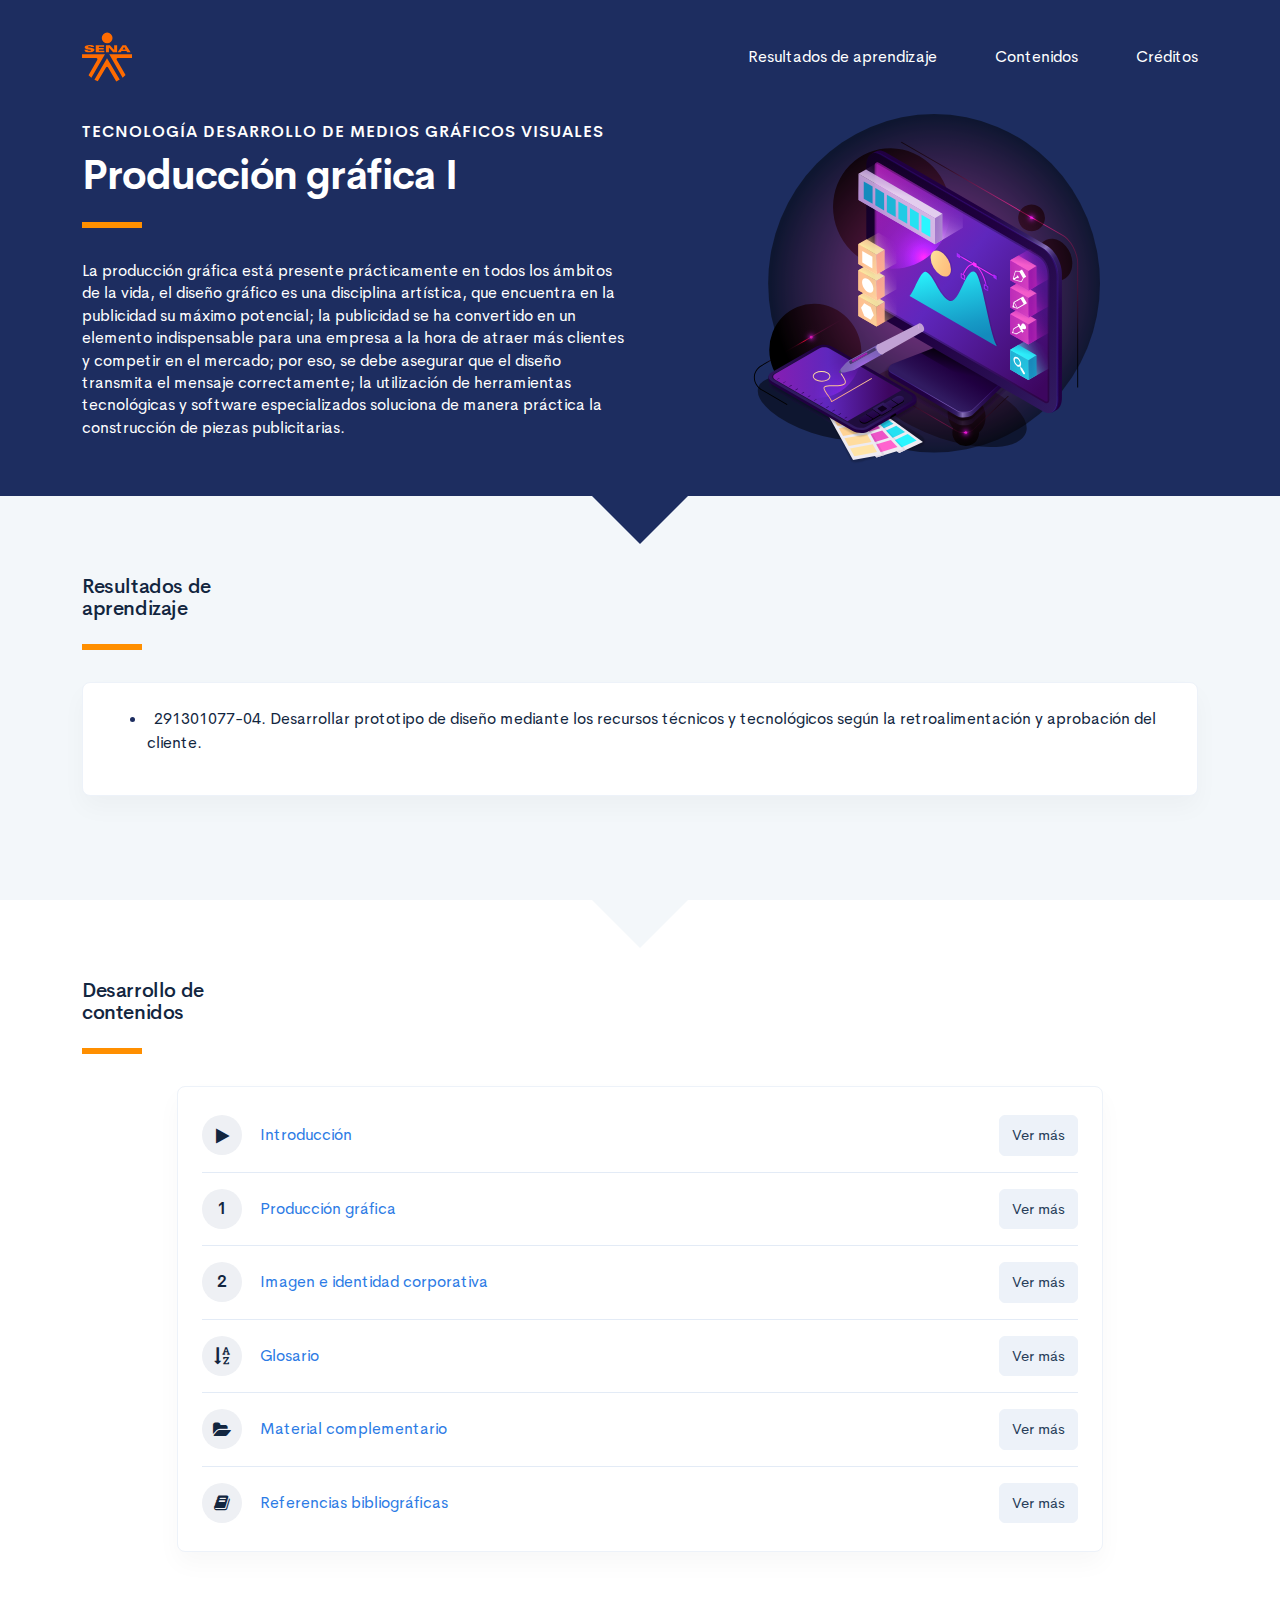
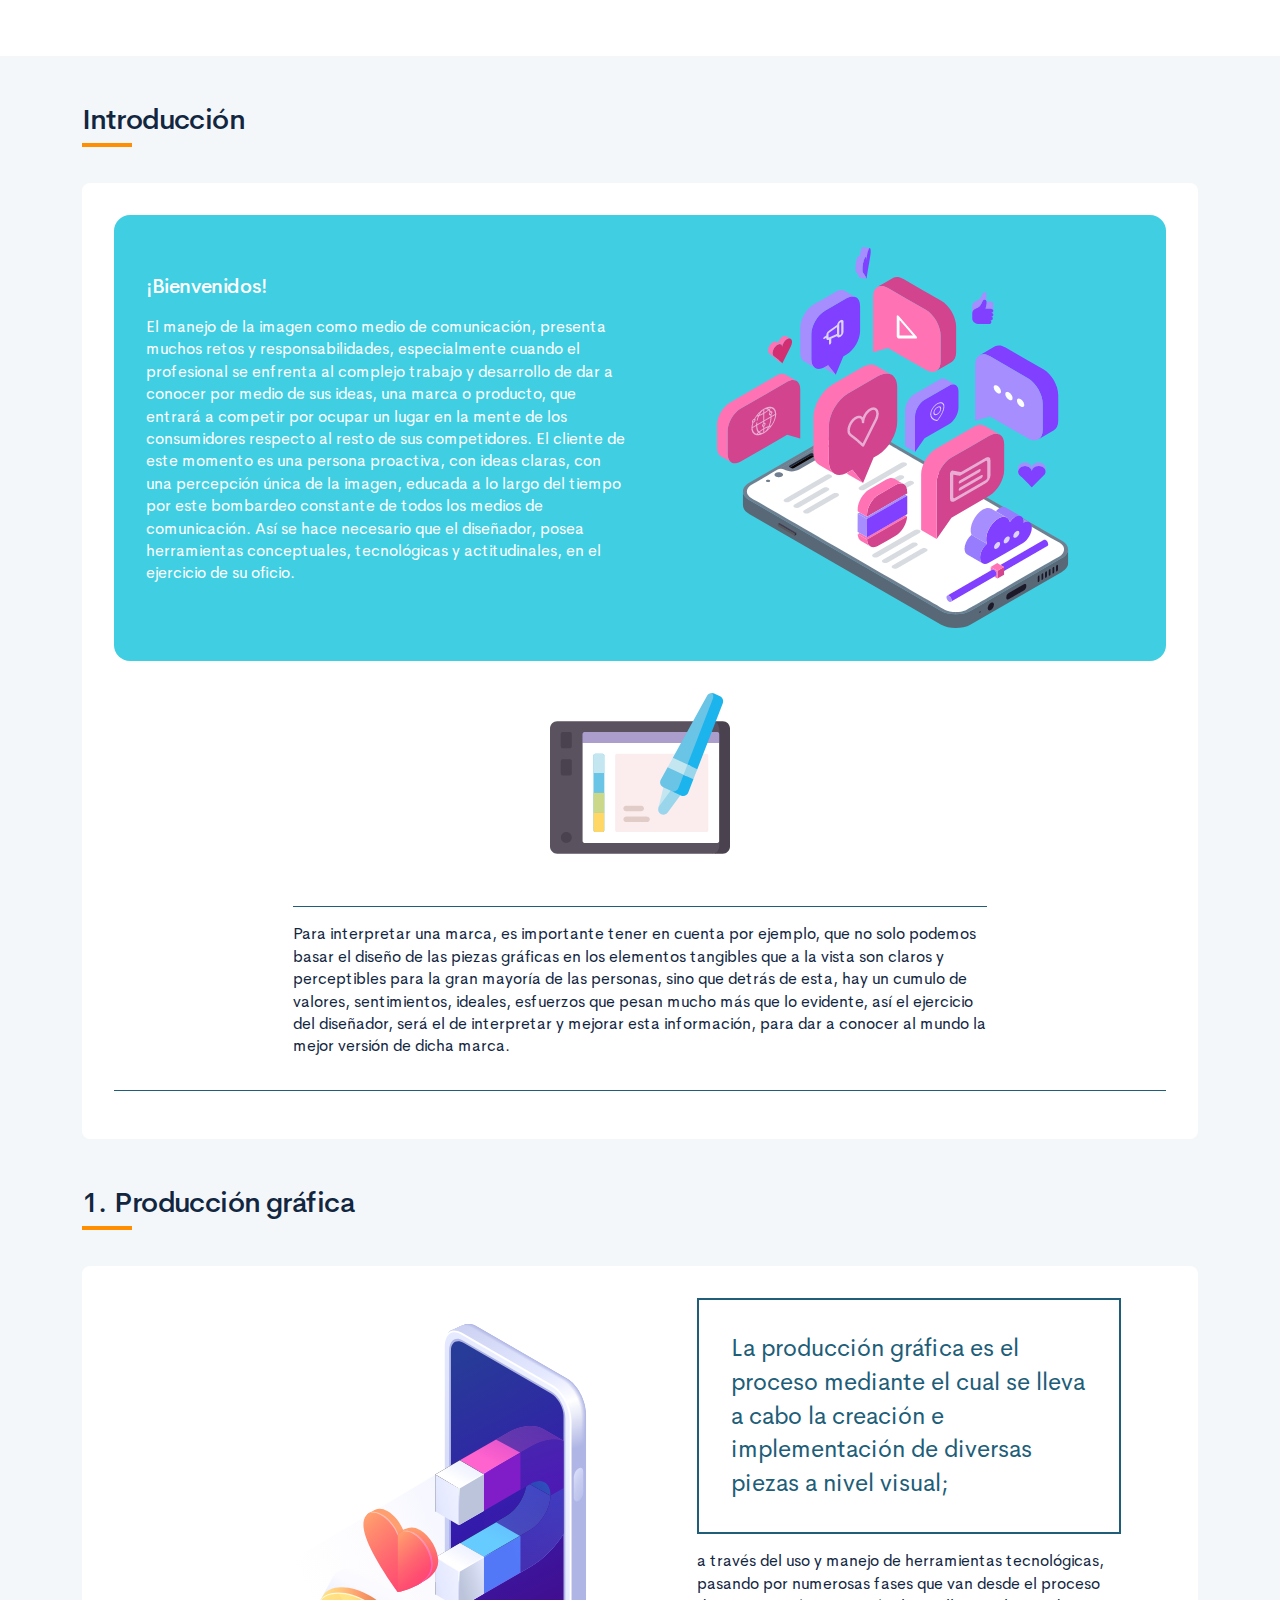
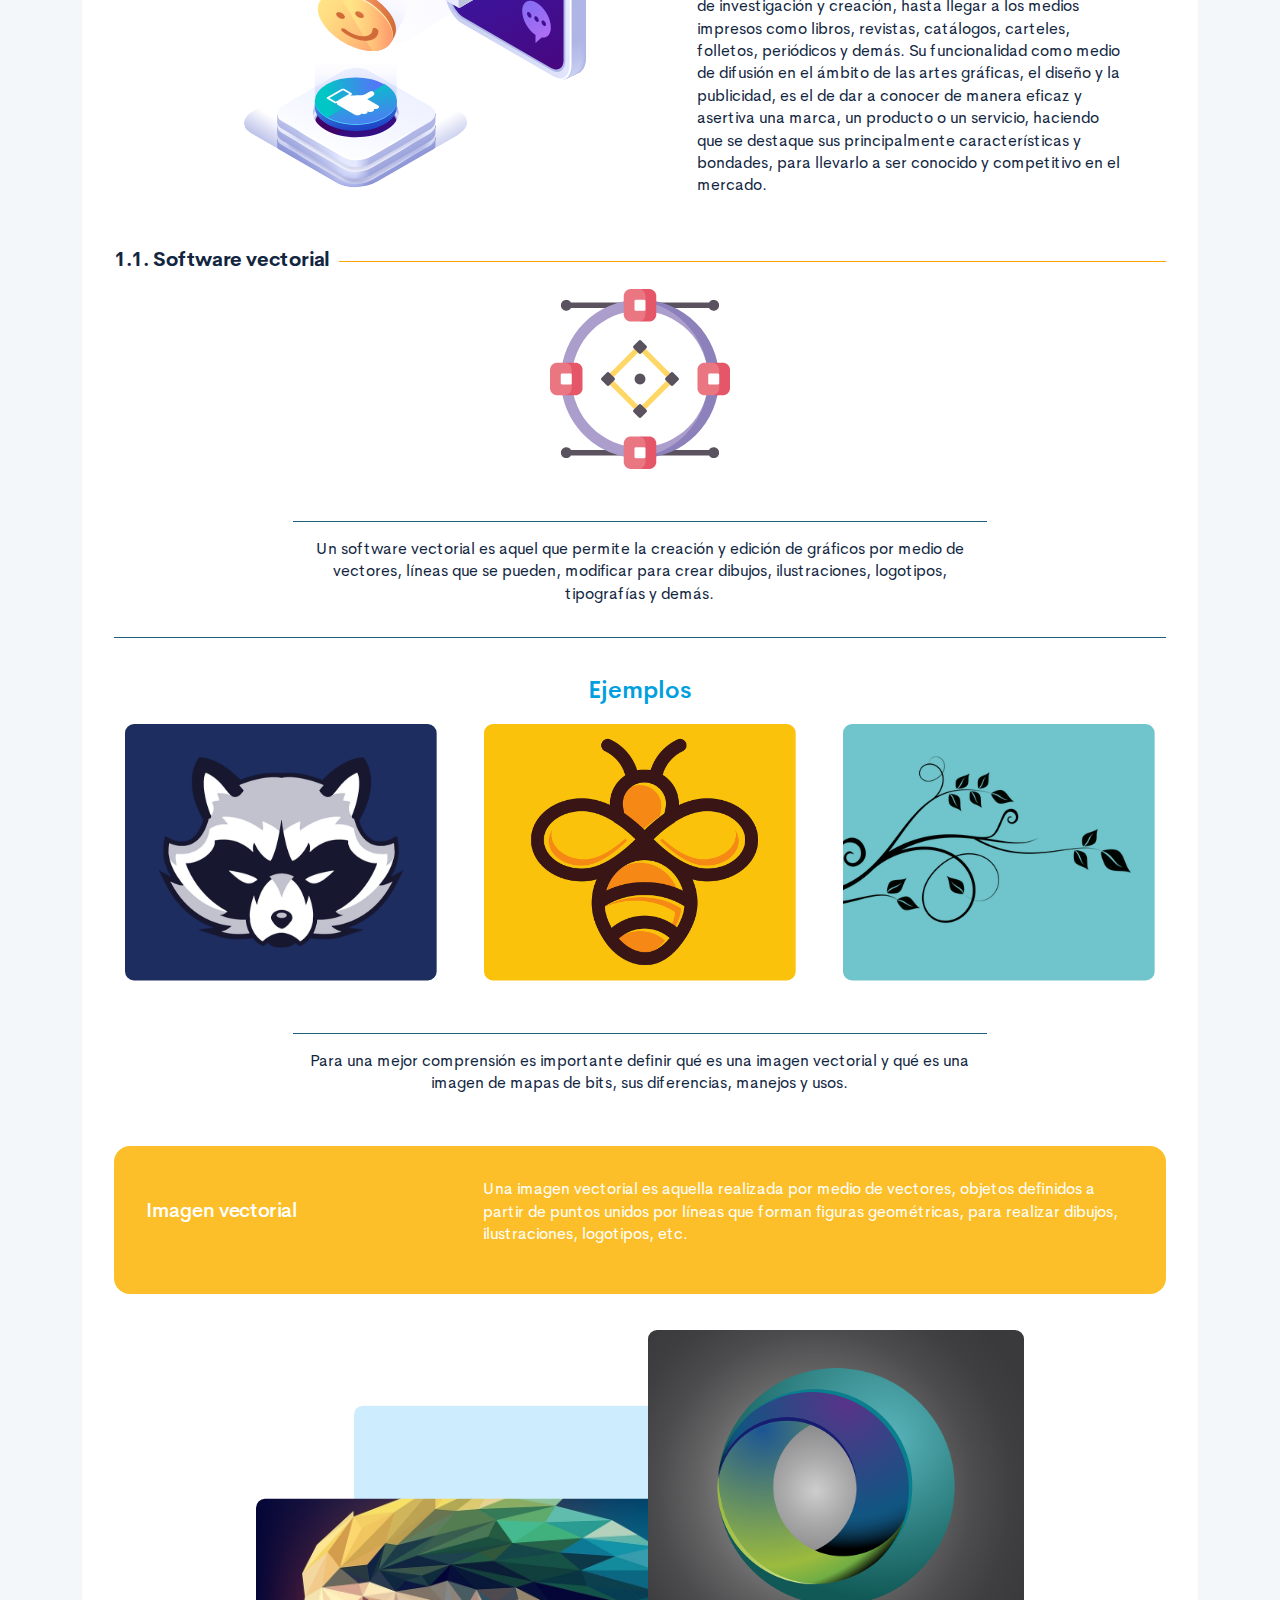
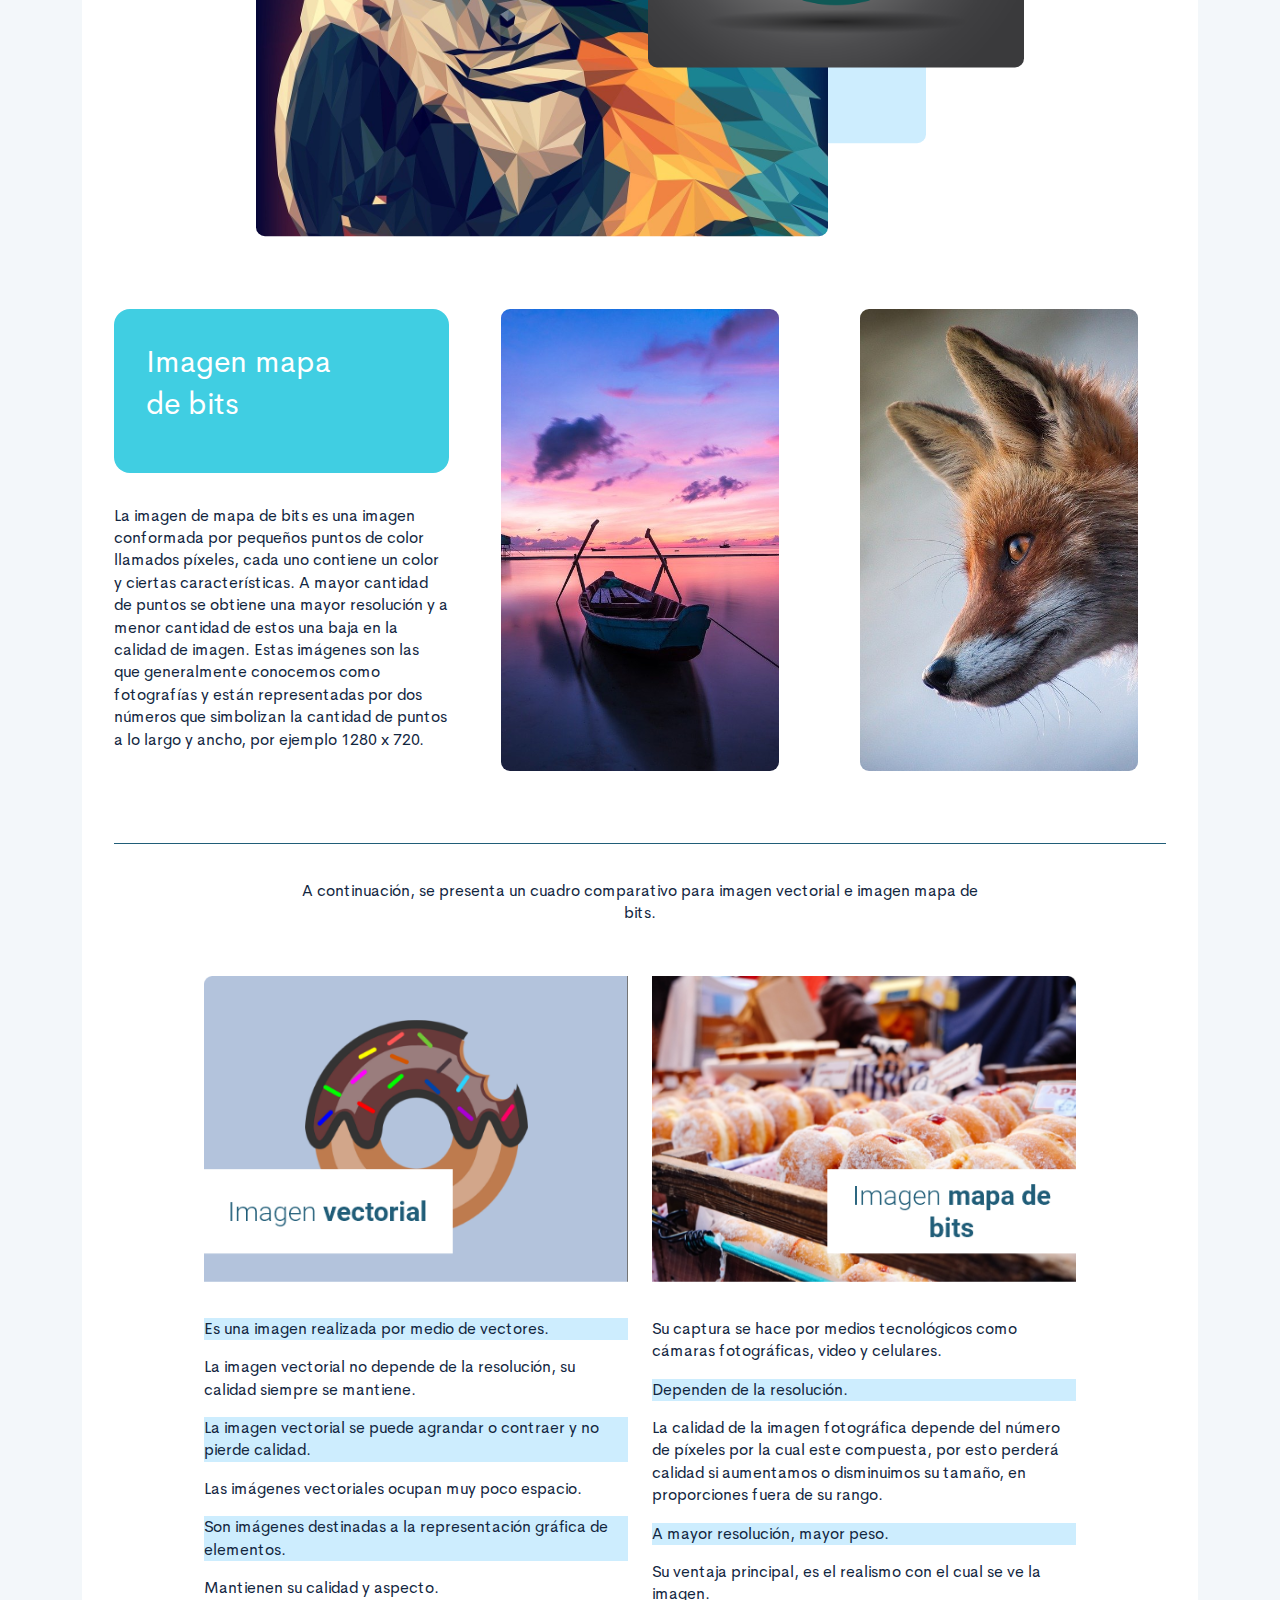
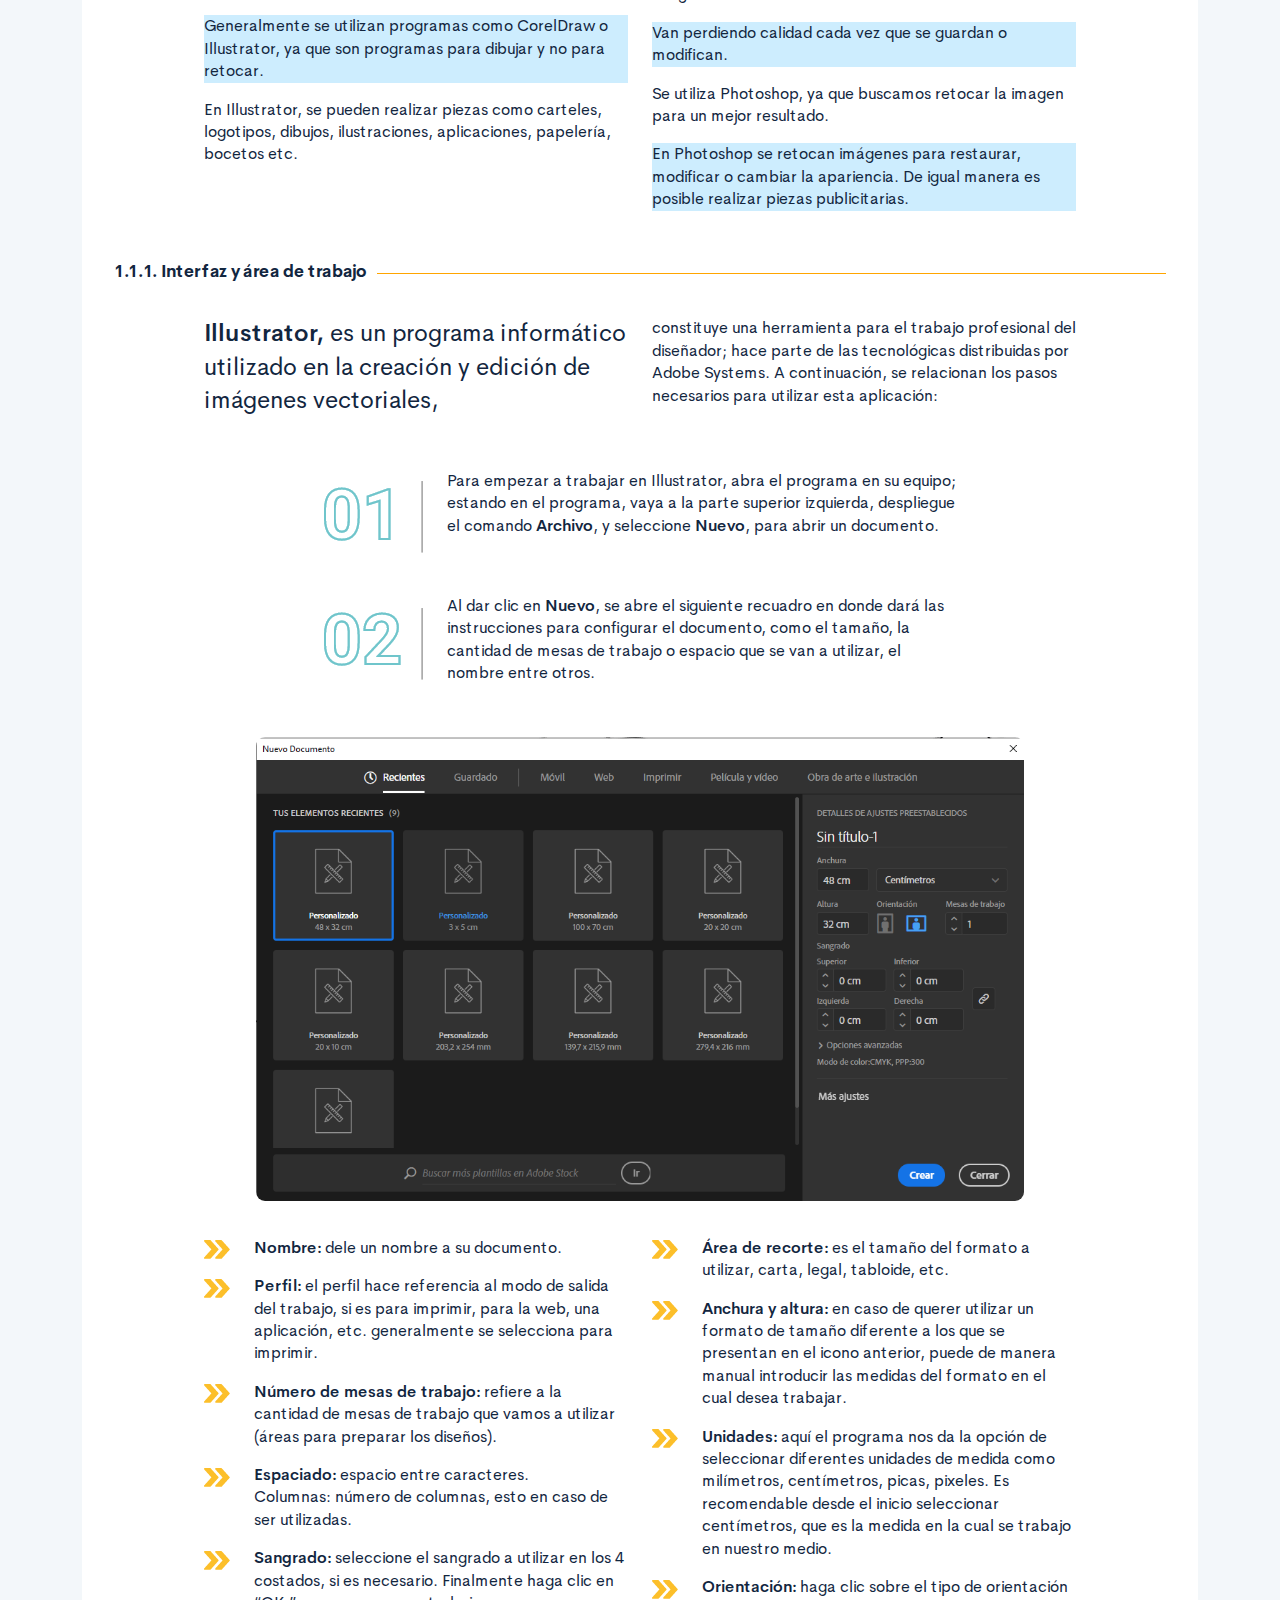
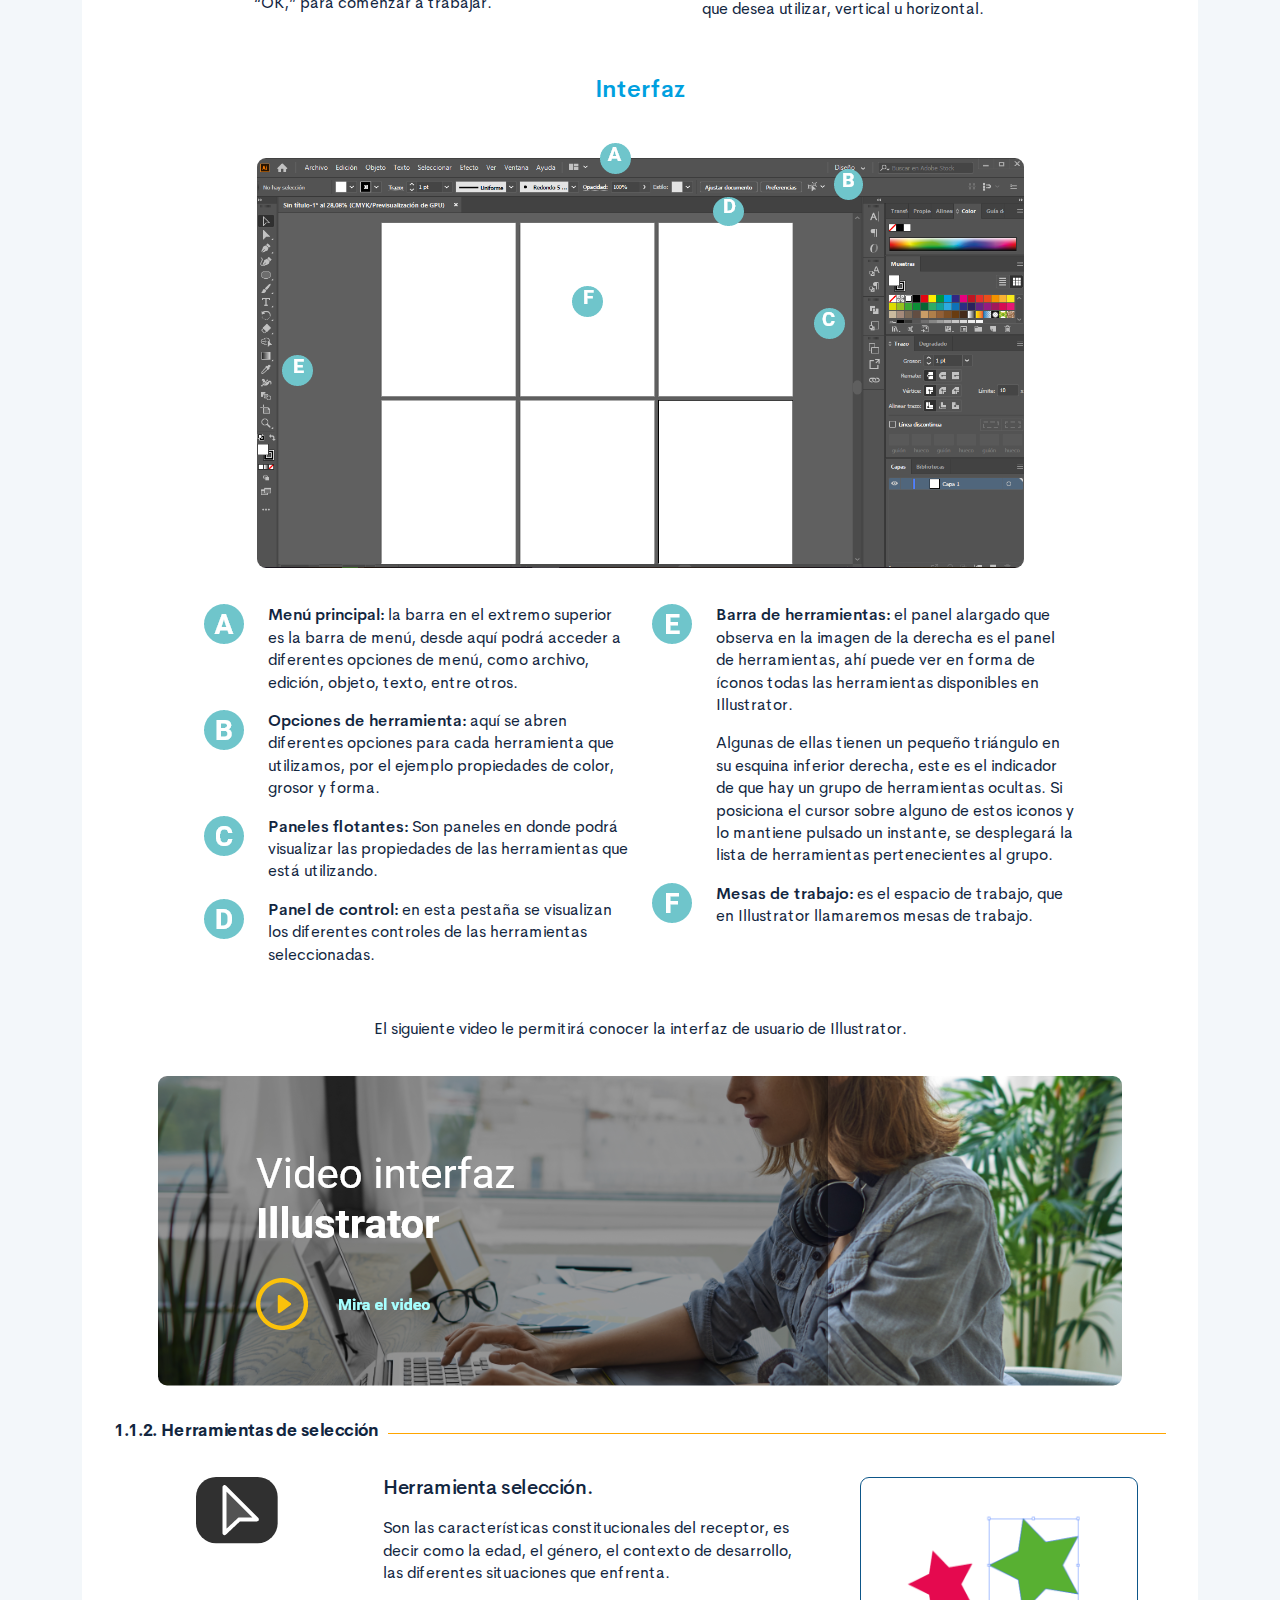
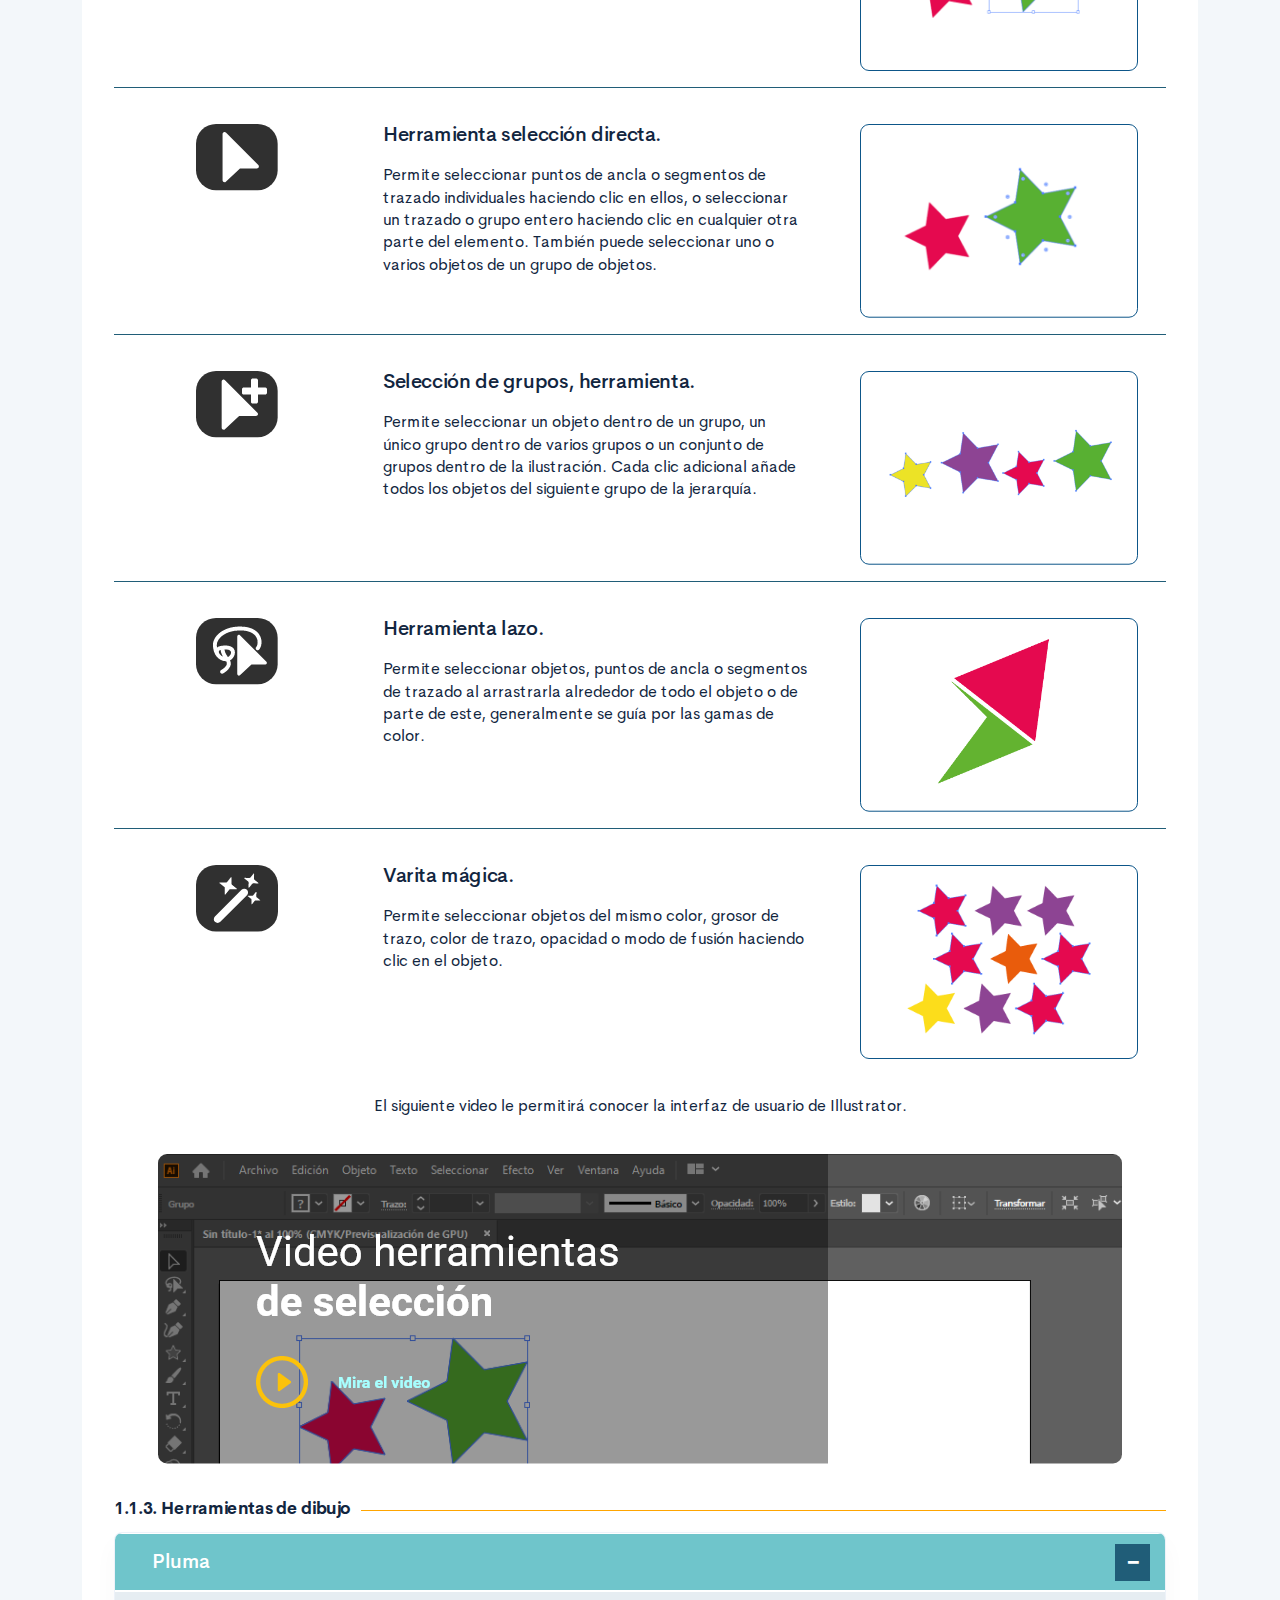
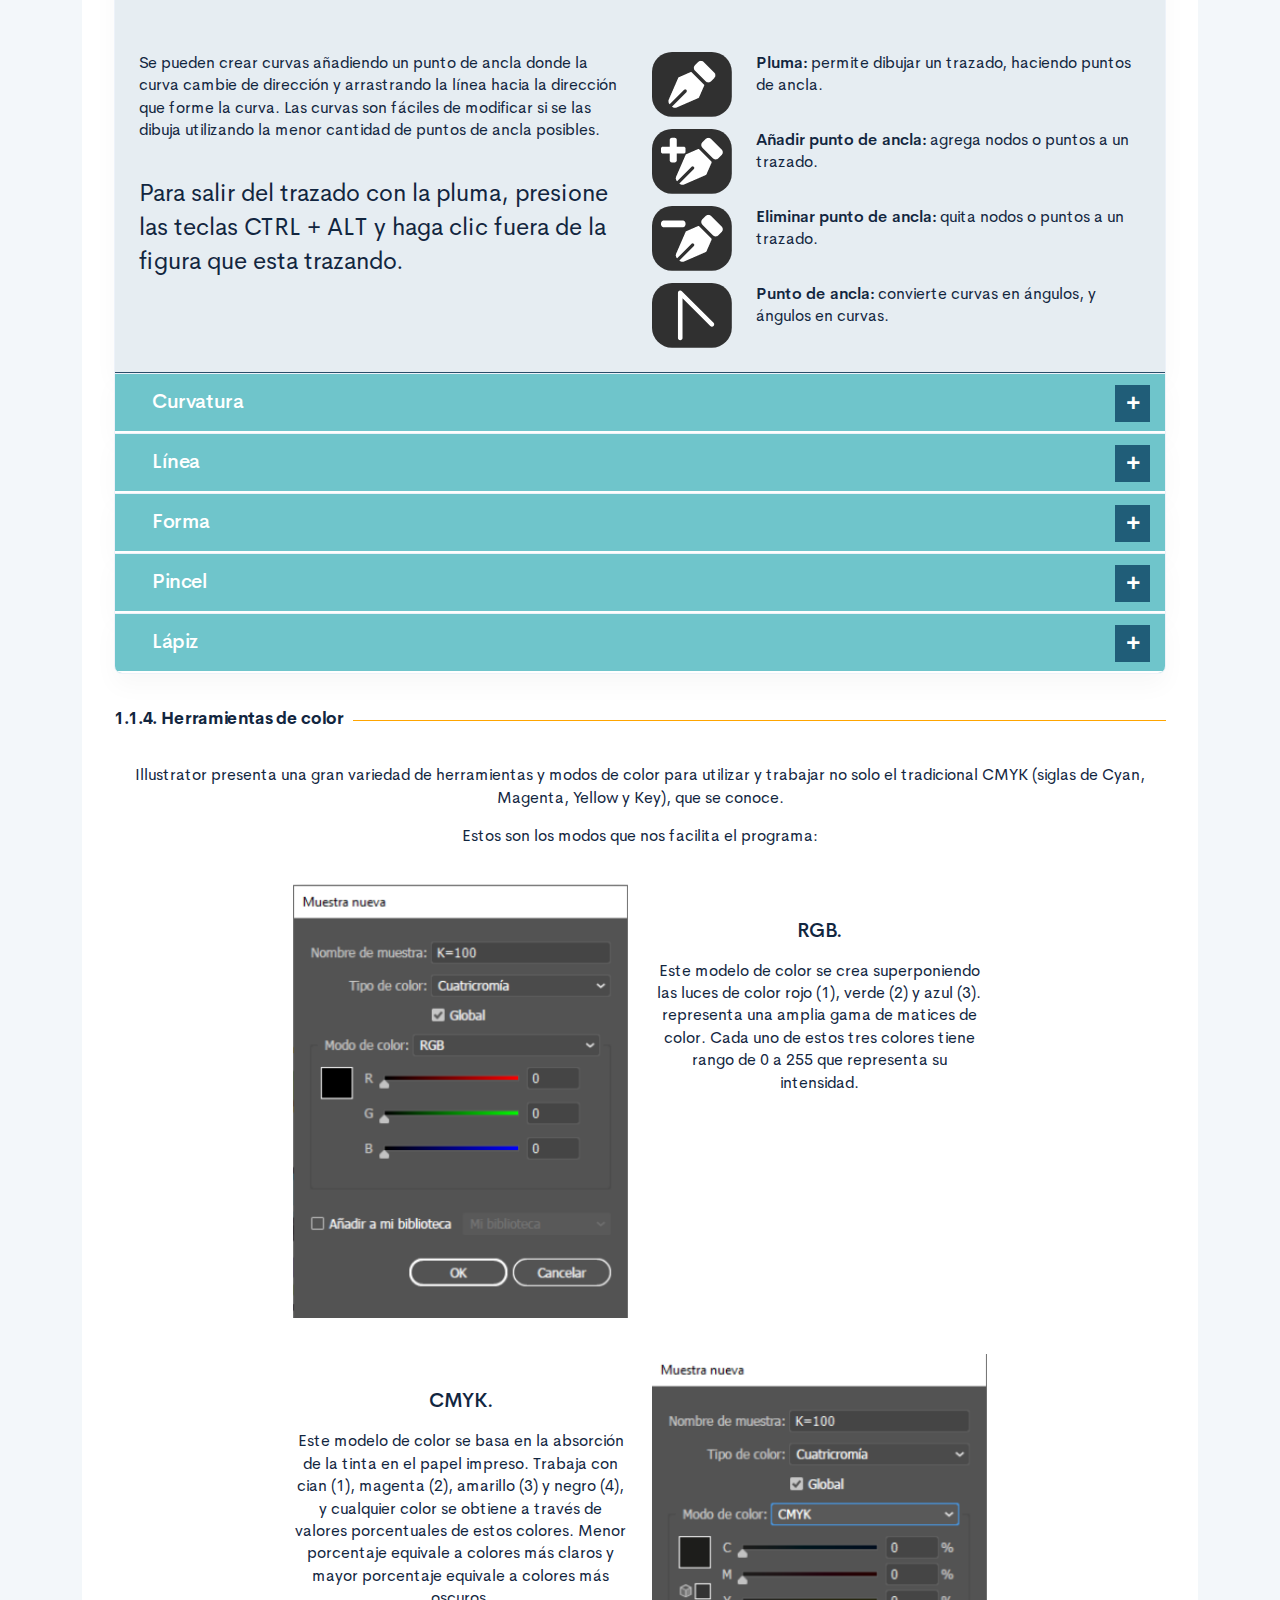
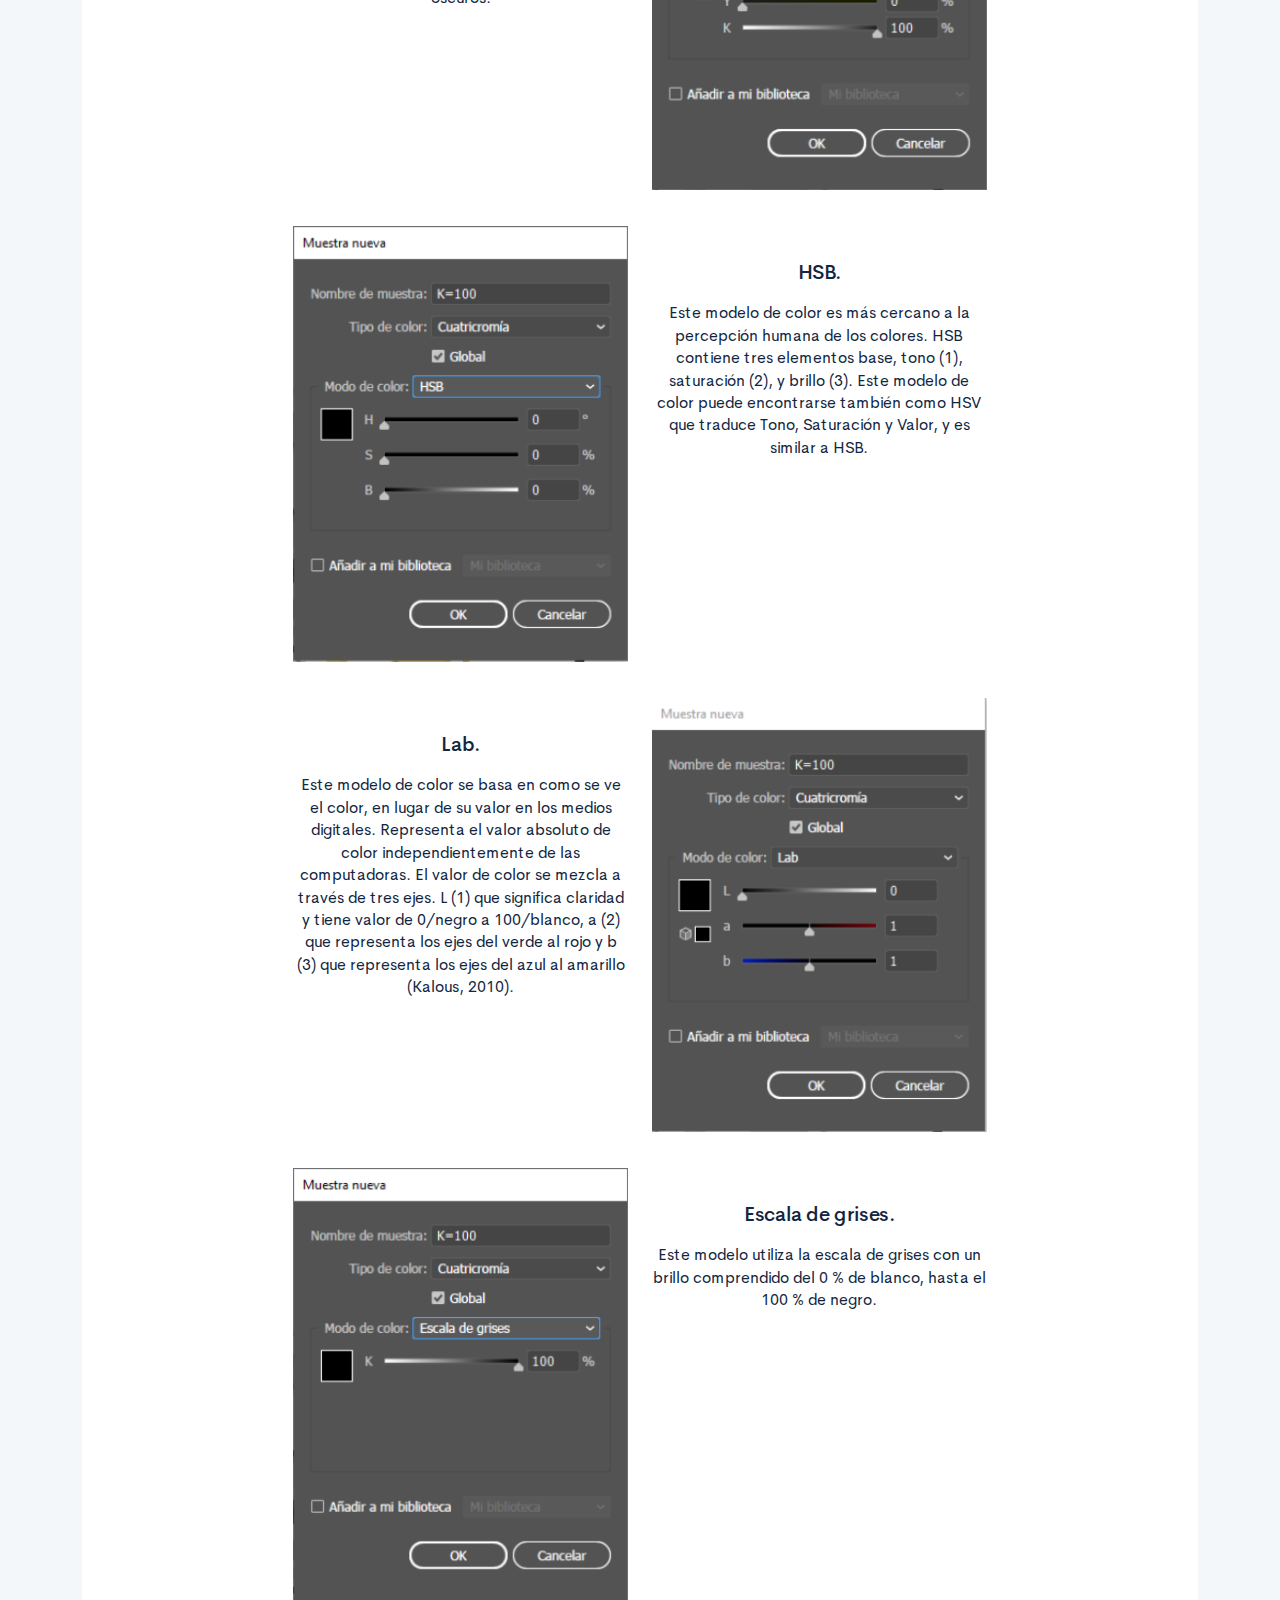
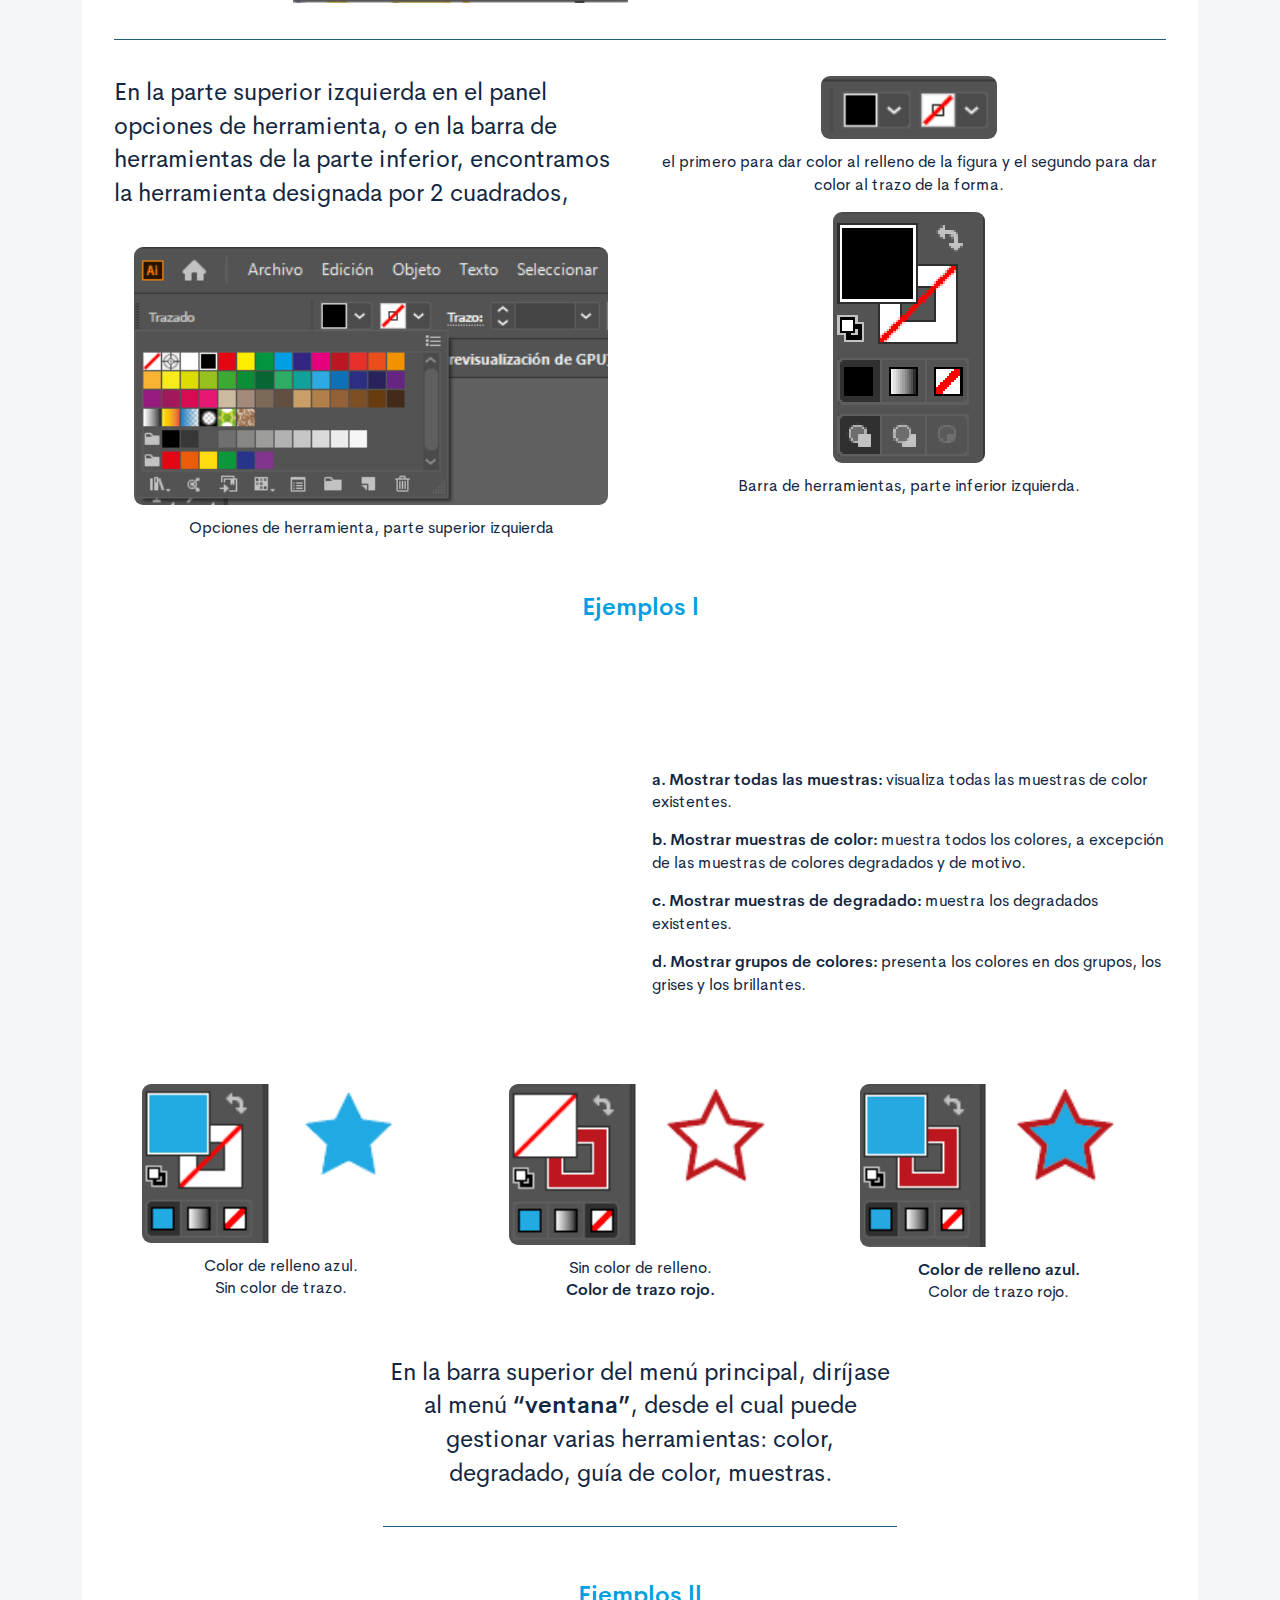
==== public/material.html @ a8b1a0a5 "Se finaliza el cargue de textos" ====
<!DOCTYPE html>
<html lang="es">
    <head>
        <meta charset="UTF-8">
        <meta name="viewport" content="width=device-width, user-scalable=no, initial-scale=1.0, maximum-scale=1.0, minimum-scale=1.0">
        <title>Plan de comunicación</title>
        <meta meta name="description" content="Un plan de comunicación como cualquier otro plan requiere la implementación de estrategias y acciones que lleven al cumplimiento de los objetivos propuestos, los cuales ya se han analizado en temas anteriores y deben tener dos tipos de enfoque: en los medios y en el mensaje. Por ende, en este plan se determinarán las actividades que una empresa debe realizar para el cumplimiento de dichos objetivos.">
        <link rel="icon" type="image/svg+xml" href="assets/images/logos/senaLogo.svg">
        <link rel="stylesheet" href="assets/fonts/feather/feather.css">
        <link rel="stylesheet" href="assets/fonts/fontawesome/css/font-awesome.css">
        <link href="assets/css/fancybox.css" rel="stylesheet">
        <link href="assets/css/animate.css" rel="stylesheet">
        <link rel="stylesheet" href="assets/css/main.css">
    </head>
    <body class="theme-dark page-header-textura" id="page-home">
        <header class="curso-presentacion page-header" id="CursoPresentacion">
            <div class="page-textura">
                <div class="container">
                    <div class="curso-topbar justify-content-center justify-content-md-between"><a class="curso-topbar__logo"><svg xmlns="http://www.w3.org/2000/svg" width="168.273" height="164.177" viewBox="0 0 168.273 164.177">
                                <path id="SENA_LOGO" data-name="SENA LOGO" d="M85.349,1a18.09,18.09,0,1,0,18.09,18.09h0A18.1,18.1,0,0,0,85.349,1ZM25.617,42.983a33.722,33.722,0,0,0-9.386,1.024,11.156,11.156,0,0,0-5.12,2.56A5.346,5.346,0,0,0,10.086,52.2c.683,1.707,2.56,2.9,4.608,3.584,4.437,1.536,9.386,1.877,13.994,2.731a5.1,5.1,0,0,1,2.389,1.024,1.369,1.369,0,0,1-.683,2.048,9.146,9.146,0,0,1-5.291.683A8.354,8.354,0,0,1,20.5,61.244a1.962,1.962,0,0,1-.853-2.389H9.233A7.663,7.663,0,0,0,10.6,63.463a7.59,7.59,0,0,0,4.267,2.389A28.541,28.541,0,0,0,23.4,66.876,52.426,52.426,0,0,0,35,66.023a11.043,11.043,0,0,0,5.8-2.9,5.358,5.358,0,0,0-1.365-8.533,21.267,21.267,0,0,0-5.8-2.048c-3.072-.683-5.973-1.024-9.045-1.536a9.114,9.114,0,0,1-3.072-.853,1.226,1.226,0,0,1,0-2.219,9.369,9.369,0,0,1,4.437-.683,10.554,10.554,0,0,1,4.608.853A1.877,1.877,0,0,1,31.59,49.81h9.9a5.669,5.669,0,0,0-1.195-3.584A8.875,8.875,0,0,0,35.515,43.5c-3.584-.341-6.827-.512-9.9-.512Zm21.333.683V67.217H75.792V62.1H57.531V57.489H73.744V52.54H57.531V48.786H75.109v-5.12Zm47.615,0H81.253V67.217H91.322V51.346l13.824,15.872h13.824V43.666H108.9v15.7Zm42.495,0L120.676,67.217h10.581l2.56-4.267H150.2l2.389,4.267h11.776l-15.53-23.551ZM142.35,49.3l5.12,8.533h-10.41ZM.7,74.044l.171,12.8L49,86.673c2.389.512,3.925,2.048,3.413,5.8l-29.7,51.711,9.557,9.045L78.01,74.044Zm91.646,0L137.4,152.89l9.9-8.874L117.433,92.3c-.512-3.584.853-5.291,3.413-5.8l48.127.171V74.044ZM84.837,87.185,42.512,159.546l11.264,5.461,28.159-47.615a4.283,4.283,0,0,1,2.9-1.195,4.681,4.681,0,0,1,3.072,1.195l28.159,47.786,11.605-5.973Z" transform="translate(-0.7 -1)" fill="#FF6B00" />
                            </svg>
                        </a><a class="curso-topbar__menubar collapsed btn-menu-responsive d-none" data-toggle="collapse" href="#curso-topbar__nav" aria-expanded="false"><span></span><span></span><span></span></a>
                        <nav class="curso-topbar__nav collapse show d-none d-md-block" id="curso-topbar__nav">
                            <ul class="curso-topbar__list">
                                <li class="curso-topbar__item"><a class="curso-topbar__link" href="#ResultadosAprendizaje"><span class="text-white">Resultados de aprendizaje</span></a></li>
                                <li class="curso-topbar__item"><a class="curso-topbar__link" href="#IndiceTematico"><span class="text-white">Contenidos</span></a></li>
                                <li class="curso-topbar__item"><a class="curso-topbar__link" href="#Creditos"><span class="text-white">Créditos</span></a></li>
                            </ul>
                        </nav>
                    </div>
                    <div class="curso-portada">
                        <div class="row align-items-center">
                            <div class="col-12 col-lg-6">
                                <h3 class="curso-subtitulo" id="curso-titulo-componente">TECNOLOGÍA DESARROLLO DE MEDIOS GRÁFICOS VISUALES</h3>
                                <h1 class="curso-titulo" id="curso-titulo-tema">Producción gráfica I</h1>
                                <div class="brand-line-primary"></div>
                                <p class="curso-descripcion">La producción gráfica está presente prácticamente en todos los ámbitos de la vida, el diseño gráfico es una disciplina artística, que encuentra en la publicidad su máximo potencial; la publicidad se ha convertido en un elemento indispensable para una empresa a la hora de atraer más clientes y competir en el mercado; por eso, se debe asegurar que el diseño transmita el mensaje correctamente; la utilización de herramientas tecnológicas y software especializados soluciona de manera práctica la construcción de piezas publicitarias. </p>
                            </div>
                            <div class="col-12 col-lg-6 text-center">
                                <div class="d-none d-lg-block"><img class="curso-imagen" src="assets/images/header/header_media.svg" /></div>
                            </div>
                        </div>
                    </div>
                </div>
            </div>
        </header>
        <section class="curso-resultados section bg-base-light" id="ResultadosAprendizaje">
            <div class="container">
                <h2> Resultados de <br>aprendizaje</h2>
                <div class="brand-line-primary"></div>
                <div class="card resultado-item">
                    <div class="card-body">
                        <ul class="bg-color-dark">
                            <li> <span>291301077-04. Desarrollar prototipo de diseño mediante los recursos técnicos y tecnológicos según la retroalimentación y aprobación del cliente.</span></li>
                        </ul>
                    </div>
                </div>
            </div>
        </section>
        <section class="curso-indice-tematico section" id="IndiceTematico">
            <div class="container">
                <h2>Desarrollo de <br>contenidos</h2>
                <div class="brand-line-primary"></div>
                <div class="row justify-content-center">
                    <div class="col-12 col-sm-10">
                        <div class="card wow flipInX" data-wow-delay=".4s">
                            <div class="card-body">
                                <ul class="list-group list-group-flush list my-n3 nav-temas">
                                    <li class="list-group-item nav-tema-item">
                                        <div class="row align-items-center">
                                            <div class="col-auto">
                                                <div class="avatar avatar-sm"><span class="nav-tema-item__icon avatar-title font-size-lg bg-secondary-soft rounded-circle text-primary font-weight-bold"> <i class="fa fa-play"></i></span></div>
                                            </div>
                                            <div class="col ml-n2"><span class="nav-tema-item__titulo"> <a href="#introduccion">Introducción</a></span></div>
                                            <div class="col-auto"> <a class="btn btn-light nav-tema-item__btn" href="#introduccion">Ver más</a></div>
                                        </div>
                                    </li>
                                    <li class="list-group-item nav-tema-item">
                                        <div class="row align-items-center">
                                            <div class="col-auto">
                                                <div class="avatar avatar-sm"><span class="nav-tema-item__icon avatar-title font-size-lg bg-secondary-soft rounded-circle text-primary font-weight-bold">1</span></div>
                                            </div>
                                            <div class="col ml-n2"><span class="nav-tema-item__titulo"> <a href="#tema-1">Producción gráfica</a></span></div>
                                            <div class="col-auto"> <a class="btn btn-light nav-tema-item__btn" href="#tema-1">Ver más</a></div>
                                        </div>
                                    </li>
                                    <li class="list-group-item nav-tema-item">
                                        <div class="row align-items-center">
                                            <div class="col-auto">
                                                <div class="avatar avatar-sm"><span class="nav-tema-item__icon avatar-title font-size-lg bg-secondary-soft rounded-circle text-primary font-weight-bold">2</span></div>
                                            </div>
                                            <div class="col ml-n2"><span class="nav-tema-item__titulo"> <a href="#tema-2">Imagen e identidad corporativa</a></span></div>
                                            <div class="col-auto"> <a class="btn btn-light nav-tema-item__btn" href="#tema-2">Ver más</a></div>
                                        </div>
                                    </li>
                                    <li class="list-group-item nav-tema-item">
                                        <div class="row align-items-center">
                                            <div class="col-auto">
                                                <div class="avatar avatar-sm"><span class="nav-tema-item__icon avatar-title font-size-lg bg-secondary-soft rounded-circle text-primary font-weight-bold"> <i class="fa fa-sort-alpha-asc"></i></span></div>
                                            </div>
                                            <div class="col ml-n2"><span class="nav-tema-item__titulo"> <a href="#glosario">Glosario</a></span></div>
                                            <div class="col-auto"> <a class="btn btn-light nav-tema-item__btn" href="#glosario">Ver más</a></div>
                                        </div>
                                    </li>
                                    <li class="list-group-item nav-tema-item">
                                        <div class="row align-items-center">
                                            <div class="col-auto">
                                                <div class="avatar avatar-sm"><span class="nav-tema-item__icon avatar-title font-size-lg bg-secondary-soft rounded-circle text-primary font-weight-bold"> <i class="fa fa-folder-open"></i></span></div>
                                            </div>
                                            <div class="col ml-n2"><span class="nav-tema-item__titulo"> <a href="#anexos">Material complementario</a></span></div>
                                            <div class="col-auto"> <a class="btn btn-light nav-tema-item__btn" href="#anexos">Ver más</a></div>
                                        </div>
                                    </li>
                                    <li class="list-group-item nav-tema-item">
                                        <div class="row align-items-center">
                                            <div class="col-auto">
                                                <div class="avatar avatar-sm"><span class="nav-tema-item__icon avatar-title font-size-lg bg-secondary-soft rounded-circle text-primary font-weight-bold"> <i class="fa fa-book"></i></span></div>
                                            </div>
                                            <div class="col ml-n2"><span class="nav-tema-item__titulo"> <a href="#referencias">Referencias bibliográficas</a></span></div>
                                            <div class="col-auto"> <a class="btn btn-light nav-tema-item__btn" href="#referencias">Ver más</a></div>
                                        </div>
                                    </li>
                                </ul>
                            </div>
                        </div>
                    </div>
                </div>
            </div>
        </section>
        <section id="mainContent">
            <div id="introduccion">
                <div class="container" id="page-introduccion">
                    <div class="header-ecored">
                        <h1>Introducción</h1>
                    </div>
                    <div class="jumbotron bg-white">
                        <div class="jumbotron jumbo_blue">
                            <div class="row justify-content-center align-items-center">
                                <div class="col-12 col-md-6">
                                    <h2>¡Bienvenidos!</h2>
                                    <p>El manejo de la imagen como medio de comunicación, presenta muchos retos y responsabilidades, especialmente cuando el profesional se enfrenta al complejo trabajo y desarrollo de dar a conocer por medio de sus ideas, una marca o producto, que entrará a competir por ocupar un lugar en la mente de los consumidores respecto al resto de sus competidores. El cliente de este momento es una persona proactiva, con ideas claras, con una percepción única de la imagen, educada a lo largo del tiempo por este bombardeo constante de todos los medios de comunicación. Así se hace necesario que el diseñador, posea herramientas conceptuales, tecnológicas y actitudinales, en el ejercicio de su oficio.</p>
                                </div>
                                <div class="col-12 col-md-6"><img class="img-a img-fluid" src="assets/images/pages/tema_1/img_1.png"></div>
                            </div>
                        </div><img class="img-a img-fluid" src="assets/images/pages/tema_1/img_2.png">
                        <div class="row justify-content-center align-items-center mt-5">
                            <div class="col-8">
                                <hr class="border-color-primary">
                                <p>Para interpretar una marca, es importante tener en cuenta por ejemplo, que no solo podemos basar el diseño de las piezas gráficas en los elementos tangibles que a la vista son claros y perceptibles para la gran mayoría de las personas, sino que detrás de esta, hay un cumulo de valores, sentimientos, ideales, esfuerzos que pesan mucho más que lo evidente, así el ejercicio del diseñador, será el de interpretar y mejorar esta información, para dar a conocer al mundo la mejor versión de dicha marca.</p>
                            </div>
                        </div>
                        <hr class="border-color-primary">
                    </div>
                </div>
            </div>
            <div id="tema-1">
                <div class="container">
                    <div class="header-ecored">
                        <h1>1. Producción gráfica</h1>
                    </div>
                    <div class="jumbotron bg-white">
                        <div class="row justify-content-center align-items-center">
                            <div class="col-12 col-md-6"><img class="img-a img-fluid" src="assets/images/pages/tema_1/img_3.png"></div>
                            <div class="col-12 col-md-5">
                                <p class="line_recua">La producción gráfica es el proceso mediante el cual se lleva a cabo la creación e implementación de diversas piezas a nivel visual; </p>
                                <p>a través del uso y manejo de herramientas tecnológicas, pasando por numerosas fases que van desde el proceso de investigación y creación, hasta llegar a los medios impresos como libros, revistas, catálogos, carteles, folletos, periódicos y demás. Su funcionalidad como medio de difusión en el ámbito de las artes gráficas, el diseño y la publicidad, es el de dar a conocer de manera eficaz y asertiva una marca, un producto o un servicio, haciendo que se destaque sus principalmente características y bondades, para llevarlo a ser conocido y competitivo en el mercado.</p>
                            </div>
                        </div>
                        <div class="sub-ecored mt-5" id="tema1_1">
                            <h2>1.1. Software vectorial</h2>
                        </div><img class="img-a img-fluid" src="assets/images/pages/tema_1/img_4.png">
                        <div class="row justify-content-center align-items-center mt-5">
                            <div class="col-8">
                                <hr class="border-color-primary">
                                <p class="text-center">Un software vectorial es aquel que permite la creación y edición de gráficos por medio de vectores, líneas que se pueden, modificar para crear dibujos, ilustraciones, logotipos, tipografías y demás.</p>
                            </div>
                        </div>
                        <hr class="border-color-primary">
                        <p class="mt-5 color_text text-center"><strong>Ejemplos</strong></p>
                        <div class="row justify-content-center align-items-center">
                            <div class="col-4 col-md-4"><img class="img-a img-fluid" src="assets/images/pages/tema_1/img_5.png"></div>
                            <div class="col-4 col-md-4"><img class="img-a img-fluid" src="assets/images/pages/tema_1/img_6.png"></div>
                            <div class="col-4 col-md-4"><img class="img-a img-fluid" src="assets/images/pages/tema_1/img_7.png"></div>
                        </div>
                        <div class="row justify-content-center align-items-center mt-5">
                            <div class="col-8">
                                <hr class="border-color-primary">
                                <p class="text-center">Para una mejor comprensión es importante definir qué es una imagen vectorial y qué es una imagen de mapas de bits, sus diferencias, manejos y usos.</p>
                            </div>
                        </div>
                        <div class="jumbotron jumbo_yel mt-5">
                            <div class="row justify-content-center align-items-center">
                                <div class="col-6 col-md-4">
                                    <h2>Imagen vectorial </h2>
                                </div>
                                <div class="col-6 col-md-8">
                                    <p>Una imagen vectorial es aquella realizada por medio de vectores, objetos definidos a partir de puntos unidos por líneas que forman figuras geométricas, para realizar dibujos, ilustraciones, logotipos, etc.</p>
                                </div>
                            </div>
                        </div><img class="mt-5 img-a img-fluid" src="assets/images/pages/tema_1/img_8.png">
                        <div class="row justify-content-center mt-6">
                            <div class="col-4 col-md-4">
                                <div class="jumbotron jumbo_blue">
                                    <p class="titulos_p">Imagen mapa <br>de bits</p>
                                </div>
                                <p>La imagen de mapa de bits es una imagen conformada por pequeños puntos de color llamados píxeles, cada uno contiene un color y ciertas características. A mayor cantidad de puntos se obtiene una mayor resolución y a menor cantidad de estos una baja en la calidad de imagen. Estas imágenes son las que generalmente conocemos como fotografías y están representadas por dos números que simbolizan la cantidad de puntos a lo largo y ancho, por ejemplo 1280 x 720.</p>
                            </div>
                            <div class="col-4 col-md-4"><img class="img-a img-fluid" src="assets/images/pages/tema_1/img_9.png"></div>
                            <div class="col-4 col-md-4"><img class="img-a img-fluid" src="assets/images/pages/tema_1/img_10.png"></div>
                        </div>
                        <hr class="border-color-primary mt-6">
                        <div class="row justify-content-center align-items-center mt-5">
                            <div class="col-8">
                                <p class="text-center">A continuación, se presenta un cuadro comparativo para imagen vectorial e imagen mapa de bits. </p>
                            </div>
                        </div>
                        <div class="row justify-content-center mt-5">
                            <div class="col-6 col-md-5"><img class="img-fluid" src="assets/images/pages/tema_1/img_11.png">
                                <p class="mt-5 text_blue">Es una imagen realizada por medio de vectores. </p>
                                <p>La imagen vectorial no depende de la resolución, su calidad siempre se mantiene. </p>
                                <p class="text_blue">La imagen vectorial se puede agrandar o contraer y no pierde calidad. </p>
                                <p>Las imágenes vectoriales ocupan muy poco espacio.</p>
                                <p class="text_blue">Son imágenes destinadas a la representación gráfica de elementos. </p>
                                <p>Mantienen su calidad y aspecto. </p>
                                <p class="text_blue">Generalmente se utilizan programas como CorelDraw o Illustrator, ya que son programas para dibujar y no para retocar. </p>
                                <p>En Illustrator, se pueden realizar piezas como carteles, logotipos, dibujos, ilustraciones, aplicaciones, papelería, bocetos etc. </p>
                            </div>
                            <div class="col-6 col-md-5"><img class="img-fluid" src="assets/images/pages/tema_1/img_12.png">
                                <p class="mt-5">Su captura se hace por medios tecnológicos como cámaras fotográficas, video y celulares. </p>
                                <p class="text_blue">Dependen de la resolución.</p>
                                <p>La calidad de la imagen fotográfica depende del número de píxeles por la cual este compuesta, por esto perderá calidad si aumentamos o disminuimos su tamaño, en proporciones fuera de su rango. </p>
                                <p class="text_blue">A mayor resolución, mayor peso.</p>
                                <p>Su ventaja principal, es el realismo con el cual se ve la imagen. </p>
                                <p class="text_blue">Van perdiendo calidad cada vez que se guardan o modifican. </p>
                                <p>Se utiliza Photoshop, ya que buscamos retocar la imagen para un mejor resultado. </p>
                                <p class="text_blue">En Photoshop se retocan imágenes para restaurar, modificar o cambiar la apariencia. De igual manera es posible realizar piezas publicitarias. </p>
                            </div>
                        </div>
                        <div class="sub-ecored mt-5" id="tema1_1_1">
                            <h3>1.1.1. Interfaz y área de trabajo</h3>
                            <div class="row justify-content-center mt-5">
                                <div class="col-6 col-md-5">
                                    <p class="tamano_text"><strong>Illustrator,</strong> es un programa informático utilizado en la creación y edición de imágenes vectoriales, </p>
                                </div>
                                <div class="col-6 col-md-5">
                                    <p>constituye una herramienta para el trabajo profesional del diseñador; hace parte de las tecnológicas distribuidas por Adobe Systems. A continuación, se relacionan los pasos necesarios para utilizar esta aplicación: </p>
                                </div>
                            </div>
                            <div class="row justify-content-center mt-5">
                                <div class="col-auto"> <img class="img-fluid" src="assets/images/pages/tema_1/img_13.png"></div>
                                <div class="col-6 col-md-6">
                                    <p>Para empezar a trabajar en Illustrator, abra el programa en su equipo; estando en el programa, vaya a la parte superior izquierda, despliegue el comando <strong>Archivo</strong>, y seleccione <strong>Nuevo</strong>, para abrir un documento. </p>
                                </div>
                            </div>
                            <div class="row justify-content-center mt-5">
                                <div class="col-auto"> <img class="img-fluid" src="assets/images/pages/tema_1/img_14.png"></div>
                                <div class="col-6 col-md-6">
                                    <p>Al dar clic en <strong>Nuevo</strong>, se abre el siguiente recuadro en donde dará las instrucciones para configurar el documento, como el tamaño, la cantidad de mesas de trabajo o espacio que se van a utilizar, el nombre entre otros. </p>
                                </div>
                            </div><img class="mt-5 img-a img-fluid" src="assets/images/pages/tema_1/img_15.png">
                            <div class="row justify-content-center mt-5">
                                <div class="col-6 col-md-5">
                                    <div class="row justify-content-center">
                                        <div class="col-auto"> <img class="img-fluid" src="assets/images/pages/tema_1/img_16.png"></div>
                                        <div class="col">
                                            <p><strong>Nombre:</strong> dele un nombre a su documento.</p>
                                        </div>
                                    </div>
                                    <div class="row justify-content-center">
                                        <div class="col-auto"> <img class="img-fluid" src="assets/images/pages/tema_1/img_16.png"></div>
                                        <div class="col">
                                            <p><strong>Perfil:</strong> el perfil hace referencia al modo de salida del trabajo, si es para imprimir, para la web, una aplicación, etc. generalmente se selecciona para imprimir. </p>
                                        </div>
                                    </div>
                                    <div class="row justify-content-center">
                                        <div class="col-auto"> <img class="img-fluid" src="assets/images/pages/tema_1/img_16.png"></div>
                                        <div class="col">
                                            <p><strong>Número de mesas de trabajo:</strong> refiere a la cantidad de mesas de trabajo que vamos a utilizar (áreas para preparar los diseños).</p>
                                        </div>
                                    </div>
                                    <div class="row justify-content-center">
                                        <div class="col-auto"> <img class="img-fluid" src="assets/images/pages/tema_1/img_16.png"></div>
                                        <div class="col">
                                            <p><strong>Espaciado:</strong> espacio entre caracteres. <br>Columnas: número de columnas, esto en caso de ser utilizadas.</p>
                                        </div>
                                    </div>
                                    <div class="row justify-content-center">
                                        <div class="col-auto"> <img class="img-fluid" src="assets/images/pages/tema_1/img_16.png"></div>
                                        <div class="col">
                                            <p><strong>Sangrado:</strong> seleccione el sangrado a utilizar en los 4 costados, si es necesario. Finalmente haga clic en “OK,” para comenzar a trabajar. </p>
                                        </div>
                                    </div>
                                </div>
                                <div class="col-6 col-md-5">
                                    <div class="row justify-content-center">
                                        <div class="col-auto"> <img class="img-fluid" src="assets/images/pages/tema_1/img_16.png"></div>
                                        <div class="col">
                                            <p><strong>Área de recorte:</strong> es el tamaño del formato a utilizar, carta, legal, tabloide, etc.</p>
                                        </div>
                                    </div>
                                    <div class="row justify-content-center">
                                        <div class="col-auto"> <img class="img-fluid" src="assets/images/pages/tema_1/img_16.png"></div>
                                        <div class="col">
                                            <p><strong>Anchura y altura:</strong> en caso de querer utilizar un formato de tamaño diferente a los que se presentan en el icono anterior, puede de manera manual introducir las medidas del formato en el cual desea trabajar. </p>
                                        </div>
                                    </div>
                                    <div class="row justify-content-center">
                                        <div class="col-auto"> <img class="img-fluid" src="assets/images/pages/tema_1/img_16.png"></div>
                                        <div class="col">
                                            <p><strong>Unidades:</strong> aquí el programa nos da la opción de seleccionar diferentes unidades de medida como milímetros, centímetros, picas, pixeles. Es recomendable desde el inicio seleccionar centímetros, que es la medida en la cual se trabajo en nuestro medio. </p>
                                        </div>
                                    </div>
                                    <div class="row justify-content-center">
                                        <div class="col-auto"> <img class="img-fluid" src="assets/images/pages/tema_1/img_16.png"></div>
                                        <div class="col">
                                            <p><strong>Orientación:</strong> haga clic sobre el tipo de orientación que desea utilizar, vertical u horizontal. </p>
                                        </div>
                                    </div>
                                </div>
                            </div>
                            <p class="mt-5 color_text text-center"><strong>Interfaz</strong></p><img class="mt-5 img-a img-fluid" src="assets/images/pages/tema_1/img_17.png">
                            <div class="row justify-content-center mt-5">
                                <div class="col-6 col-md-5">
                                    <div class="row justify-content-center">
                                        <div class="col-auto"> <img class="img-fluid" src="assets/images/pages/tema_1/img_18.png"></div>
                                        <div class="col">
                                            <p><strong>Menú principal:</strong> la barra en el extremo superior es la barra de menú, desde aquí podrá acceder a diferentes opciones de menú, como archivo, edición, objeto, texto, entre otros. </p>
                                        </div>
                                    </div>
                                    <div class="row justify-content-center">
                                        <div class="col-auto"> <img class="img-fluid" src="assets/images/pages/tema_1/img_19.png"></div>
                                        <div class="col">
                                            <p><strong>Opciones de herramienta:</strong> aquí se abren diferentes opciones para cada herramienta que utilizamos, por el ejemplo propiedades de color, grosor y forma.</p>
                                        </div>
                                    </div>
                                    <div class="row justify-content-center">
                                        <div class="col-auto"> <img class="img-fluid" src="assets/images/pages/tema_1/img_20.png"></div>
                                        <div class="col">
                                            <p><strong>Paneles flotantes:</strong> Son paneles en donde podrá visualizar las propiedades de las herramientas que está utilizando. </p>
                                        </div>
                                    </div>
                                    <div class="row justify-content-center">
                                        <div class="col-auto"> <img class="img-fluid" src="assets/images/pages/tema_1/img_21.png"></div>
                                        <div class="col">
                                            <p><strong>Panel de control:</strong> en esta pestaña se visualizan los diferentes controles de las herramientas seleccionadas.</p>
                                        </div>
                                    </div>
                                </div>
                                <div class="col-6 col-md-5">
                                    <div class="row justify-content-center">
                                        <div class="col-auto"> <img class="img-fluid" src="assets/images/pages/tema_1/img_22.png"></div>
                                        <div class="col">
                                            <p><strong>Barra de herramientas:</strong> el panel alargado que observa en la imagen de la derecha es el panel de herramientas, ahí puede ver en forma de íconos todas las herramientas disponibles en Illustrator.</p>
                                            <p>Algunas de ellas tienen un pequeño triángulo en su esquina inferior derecha, este es el indicador de que hay un grupo de herramientas ocultas. Si posiciona el cursor sobre alguno de estos iconos y lo mantiene pulsado un instante, se desplegará la lista de herramientas pertenecientes al grupo. </p>
                                        </div>
                                    </div>
                                    <div class="row justify-content-center">
                                        <div class="col-auto"> <img class="img-fluid" src="assets/images/pages/tema_1/img_23.png"></div>
                                        <div class="col">
                                            <p><strong>Mesas de trabajo:</strong> es el espacio de trabajo, que en Illustrator llamaremos mesas de trabajo.</p>
                                        </div>
                                    </div>
                                </div>
                            </div>
                            <p class="mt-5 text-center">El siguiente video le permitirá conocer la interfaz de usuario de Illustrator. </p>
                            <section class="my-5"><a href="https://youtu.be/L1wJVGV_fwI" target="_blank"> <img class="img-a img-fluid" src="assets/images/pages/tema_1/img_24.png" alt=""></a></section>
                        </div>
                        <div class="sub-ecored mt-5" id="tema1_1_2">
                            <h3>1.1.2. Herramientas de selección</h3>
                        </div>
                        <div class="row justify-content-center mt-5">
                            <div class="col-4 col-md-3"> <img class="img-a img-fluid" src="assets/images/pages/tema_1/img_25.png" alt=""></div>
                            <div class="col-4 col-md-5">
                                <h2>Herramienta selección.</h2>
                                <p>Son las características constitucionales del receptor, es decir como la edad, el género, el contexto de desarrollo, las diferentes situaciones que enfrenta. </p>
                            </div>
                            <div class="col-4 col-md-4"> <img class="img-a img-fluid" src="assets/images/pages/tema_1/img_26.png" alt=""></div>
                        </div>
                        <hr class="border-color-primary">
                        <div class="row justify-content-center mt-5">
                            <div class="col-4 col-md-3"> <img class="img-a img-fluid" src="assets/images/pages/tema_1/img_27.png" alt=""></div>
                            <div class="col-4 col-md-5">
                                <h2>Herramienta selección directa.</h2>
                                <p>Permite seleccionar puntos de ancla o segmentos de trazado individuales haciendo clic en ellos, o seleccionar un trazado o grupo entero haciendo clic en cualquier otra parte del elemento. También puede seleccionar uno o varios objetos de un grupo de objetos.</p>
                            </div>
                            <div class="col-4 col-md-4"> <img class="img-a img-fluid" src="assets/images/pages/tema_1/img_28.png" alt=""></div>
                        </div>
                        <hr class="border-color-primary">
                        <div class="row justify-content-center mt-5">
                            <div class="col-4 col-md-3"> <img class="img-a img-fluid" src="assets/images/pages/tema_1/img_29.png" alt=""></div>
                            <div class="col-4 col-md-5">
                                <h2>Selección de grupos, herramienta.</h2>
                                <p>Permite seleccionar un objeto dentro de un grupo, un único grupo dentro de varios grupos o un conjunto de grupos dentro de la ilustración. Cada clic adicional añade todos los objetos del siguiente grupo de la jerarquía.</p>
                            </div>
                            <div class="col-4 col-md-4"> <img class="img-a img-fluid" src="assets/images/pages/tema_1/img_30.png" alt=""></div>
                        </div>
                        <hr class="border-color-primary">
                        <div class="row justify-content-center mt-5">
                            <div class="col-4 col-md-3"> <img class="img-a img-fluid" src="assets/images/pages/tema_1/img_31.png" alt=""></div>
                            <div class="col-4 col-md-5">
                                <h2>Herramienta lazo.</h2>
                                <p>Permite seleccionar objetos, puntos de ancla o segmentos de trazado al arrastrarla alrededor de todo el objeto o de parte de este, generalmente se guía por las gamas de color.</p>
                            </div>
                            <div class="col-4 col-md-4"> <img class="img-a img-fluid" src="assets/images/pages/tema_1/img_32.png" alt=""></div>
                        </div>
                        <hr class="border-color-primary">
                        <div class="row justify-content-center mt-5">
                            <div class="col-4 col-md-3"> <img class="img-a img-fluid" src="assets/images/pages/tema_1/img_33.png" alt=""></div>
                            <div class="col-4 col-md-5">
                                <h2>Varita mágica.</h2>
                                <p>Permite seleccionar objetos del mismo color, grosor de trazo, color de trazo, opacidad o modo de fusión haciendo clic en el objeto.</p>
                            </div>
                            <div class="col-4 col-md-4"> <img class="img-a img-fluid" src="assets/images/pages/tema_1/img_34.png" alt=""></div>
                        </div>
                        <p class="mt-5 text-center">El siguiente video le permitirá conocer la interfaz de usuario de Illustrator. </p>
                        <section class="my-5"><a href="https://youtu.be/5JkAgpeyVIc" target="_blank"> <img class="img-a img-fluid" src="assets/images/pages/tema_1/img_35.png" alt=""></a></section>
                        <div class="sub-ecored mt-5" id="tema1_1_3">
                            <h3>1.1.3. Herramientas de dibujo</h3>
                        </div>
                        <div class="accordion" id="accordionExample">
                            <div class="card">
                                <div class="card-header" id="headingOne">
                                    <h2 class="mb-0"><button class="btn btn-link" type="button" data-toggle="collapse" data-target="#collapseOne" aria-expanded="true" aria-controls="collapseOne">
                                            <h2 class="mb-0 collapsable-title">Pluma</h2>
                                        </button></h2>
                                </div>
                                <div class="collapse show" id="collapseOne" aria-labelledby="headingOne" data-parent="#accordionExample">
                                    <div class="card-body">
                                        <div class="row justify-content-center mt-5">
                                            <div class="col-12 col-md-6">
                                                <p>Se pueden crear curvas añadiendo un punto de ancla donde la curva cambie de dirección y arrastrando la línea hacia la dirección que forme la curva. Las curvas son fáciles de modificar si se las dibuja utilizando la menor cantidad de puntos de ancla posibles.</p>
                                                <p class="tamano_text mt-5">Para salir del trazado con la pluma, presione las teclas CTRL + ALT y haga clic fuera de la figura que esta trazando.</p>
                                            </div>
                                            <div class="col-12 col-md-6">
                                                <div class="row justify-content-center">
                                                    <div class="col-auto"> <img class="img-fluid" src="assets/images/pages/tema_1/img_36.png" alt=""></div>
                                                    <div class="col">
                                                        <p><strong>Pluma:</strong> permite dibujar un trazado, haciendo puntos de ancla.</p>
                                                    </div>
                                                </div>
                                                <div class="row justify-content-center mt-3">
                                                    <div class="col-auto"> <img class="img-fluid" src="assets/images/pages/tema_1/img_37.png" alt=""></div>
                                                    <div class="col">
                                                        <p><strong>Añadir punto de ancla:</strong> agrega nodos o puntos a un trazado. </p>
                                                    </div>
                                                </div>
                                                <div class="row justify-content-center mt-3">
                                                    <div class="col-auto"> <img class="img-fluid" src="assets/images/pages/tema_1/img_38.png" alt=""></div>
                                                    <div class="col">
                                                        <p><strong>Eliminar punto de ancla:</strong> quita nodos o puntos a un trazado. </p>
                                                    </div>
                                                </div>
                                                <div class="row justify-content-center mt-3">
                                                    <div class="col-auto"> <img class="img-fluid" src="assets/images/pages/tema_1/img_39.png" alt=""></div>
                                                    <div class="col">
                                                        <p><strong>Punto de ancla:</strong> convierte curvas en ángulos, y ángulos en curvas. </p>
                                                    </div>
                                                </div>
                                            </div>
                                        </div>
                                    </div>
                                </div>
                            </div>
                            <div class="card">
                                <div class="card-header" id="headingTwo">
                                    <h2 class="mb-0"><button class="btn btn-link collapsed" type="button" data-toggle="collapse" data-target="#collapseTwo" aria-expanded="false" aria-controls="collapseTwo">
                                            <h2 class="mb-0 collapsable-title">Curvatura</h2>
                                        </button></h2>
                                </div>
                                <div class="collapse" id="collapseTwo" aria-labelledby="headingTwo" data-parent="#accordionExample">
                                    <div class="card-body">
                                        <div class="row justify-content-center mt-3">
                                            <div class="col-auto"> <img class="img-fluid" src="assets/images/pages/tema_1/img_40.png" alt=""></div>
                                            <div class="col-md-8">
                                                <p><strong>Curvatura:</strong> la herramienta curvatura funciona de manera similar que la pluma, facilita el trazo haciéndolo más intuitivo. </p>
                                            </div>
                                        </div>
                                    </div>
                                </div>
                            </div>
                            <div class="card">
                                <div class="card-header" id="headingThree">
                                    <h2 class="mb-0"><button class="btn btn-link collapsed" type="button" data-toggle="collapse" data-target="#collapseThree" aria-expanded="false" aria-controls="collapseThree">
                                            <h2 class="mb-0 collapsable-title">Línea</h2>
                                        </button></h2>
                                </div>
                                <div class="collapse" id="collapseThree" aria-labelledby="headingThree" data-parent="#accordionExample">
                                    <div class="card-body">
                                        <div class="row justify-content-center mt-5">
                                            <div class="col-12 col-md-6">
                                                <p>Permite realizar formas básicas basadas en la línea, como espirales, arcos y cuadrículas.</p>
                                            </div>
                                            <div class="col-12 col-md-6">
                                                <div class="row justify-content-center mt-3">
                                                    <div class="col-auto"> <img class="img-fluid" src="assets/images/pages/tema_1/img_41.png" alt=""></div>
                                                    <div class="col">
                                                        <p><strong>Herramienta Segmento de línea</strong></p>
                                                    </div>
                                                </div>
                                                <div class="row justify-content-center mt-3">
                                                    <div class="col-auto"> <img class="img-fluid" src="assets/images/pages/tema_1/img_42.png" alt=""></div>
                                                    <div class="col">
                                                        <p><strong>Herramienta Arco</strong></p>
                                                    </div>
                                                </div>
                                                <div class="row justify-content-center mt-3">
                                                    <div class="col-auto"> <img class="img-fluid" src="assets/images/pages/tema_1/img_43.png" alt=""></div>
                                                    <div class="col">
                                                        <p><strong>Herramienta Espiral</strong></p>
                                                    </div>
                                                </div>
                                                <div class="row justify-content-center mt-3">
                                                    <div class="col-auto"> <img class="img-fluid" src="assets/images/pages/tema_1/img_44.png" alt=""></div>
                                                    <div class="col">
                                                        <p><strong>Herramienta Cuadrícula rectangular</strong></p>
                                                    </div>
                                                </div>
                                                <div class="row justify-content-center mt-3">
                                                    <div class="col-auto"> <img class="img-fluid" src="assets/images/pages/tema_1/img_45.png" alt=""></div>
                                                    <div class="col">
                                                        <p><strong>Herramienta Cuadrícula polar</strong></p>
                                                    </div>
                                                </div>
                                            </div>
                                        </div>
                                    </div>
                                </div>
                            </div>
                            <div class="card">
                                <div class="card-header" id="headingFour">
                                    <h2 class="mb-0"><button class="btn btn-link collapsed" type="button" data-toggle="collapse" data-target="#collapseFour" aria-expanded="false" aria-controls="collapseFour">
                                            <h2 class="mb-0 collapsable-title">Forma</h2>
                                        </button></h2>
                                </div>
                                <div class="collapse" id="collapseFour" aria-labelledby="headingFour" data-parent="#accordionExample">
                                    <div class="card-body">
                                        <div class="row justify-content-center mt-5">
                                            <div class="col-12 col-md-6">
                                                <p>Esta herramienta sirve para crear diversas figuras como el círculo, rectángulo, elipse, etc. Con la tecla shift, logramos crear figuras que mantienen la proporción alto y ancho.</p>
                                                <p class="mt-3">En el caso de las herramientas polígono y estrella, podemos colocar la cantidad de lados que deseamos tenga una forma; por ejemplo, si se quiere dibujar una estrella de 9 puntas, lo primero que se debe hacer es seleccionar la herramienta estrella, luego ubicarse en la mesa de trabajo, dar clic izquierdo sobre el ratón, seguidamente se abre el siguiente cuadro en donde podemos determinar la cantidad de lados de la figura.</p>
                                                <p class="mt-3">Para termina haga clic en el botón OK, automáticamente el programa dibuja la forma. </p>
                                            </div>
                                            <div class="col-12 col-md-6">
                                                <div class="row justify-content-center mt-3">
                                                    <div class="col-auto"> <img class="img-fluid" src="assets/images/pages/tema_1/img_46.png" alt=""></div>
                                                    <div class="col">
                                                        <p><strong>Herramienta Rectángulo</strong></p>
                                                    </div>
                                                </div>
                                                <div class="row justify-content-center mt-3">
                                                    <div class="col-auto"> <img class="img-fluid" src="assets/images/pages/tema_1/img_47.png" alt=""></div>
                                                    <div class="col">
                                                        <p><strong>Herramienta Rectángulo redondeado</strong></p>
                                                    </div>
                                                </div>
                                                <div class="row justify-content-center mt-3">
                                                    <div class="col-auto"> <img class="img-fluid" src="assets/images/pages/tema_1/img_48.png" alt=""></div>
                                                    <div class="col">
                                                        <p><strong>Herramienta Elipse</strong></p>
                                                    </div>
                                                </div>
                                                <div class="row justify-content-center mt-3">
                                                    <div class="col-auto"> <img class="img-fluid" src="assets/images/pages/tema_1/img_49.png" alt=""></div>
                                                    <div class="col">
                                                        <p><strong>Herramienta Polígono</strong></p>
                                                    </div>
                                                </div>
                                                <div class="row justify-content-center mt-3">
                                                    <div class="col-auto"> <img class="img-fluid" src="assets/images/pages/tema_1/img_50.png" alt=""></div>
                                                    <div class="col">
                                                        <p><strong>Herramienta Estrella</strong></p>
                                                    </div>
                                                </div>
                                                <div class="row justify-content-center mt-3">
                                                    <div class="col-auto"> <img class="img-fluid" src="assets/images/pages/tema_1/img_51.png" alt=""></div>
                                                    <div class="col">
                                                        <p><strong>Herramienta Destello</strong></p>
                                                    </div>
                                                </div>
                                            </div>
                                        </div>
                                    </div>
                                </div>
                            </div>
                            <div class="card">
                                <div class="card-header" id="headingFive">
                                    <h2 class="mb-0"><button class="btn btn-link collapsed" type="button" data-toggle="collapse" data-target="#collapseFive" aria-expanded="false" aria-controls="collapseFive">
                                            <h2 class="mb-0 collapsable-title">Pincel</h2>
                                        </button></h2>
                                </div>
                                <div class="collapse" id="collapseFive" aria-labelledby="headingFive" data-parent="#accordionExample">
                                    <div class="card-body">
                                        <div class="row justify-content-center mt-5">
                                            <div class="col-12 col-md-6">
                                                <p>Illustrator proporciona distintos pinceles: caligráficos, de dispersión, de arte, de motivo, y pinceles de cerdas. Con estos pinceles se pueden conseguir diversos efectos; para acceder, seleccione la herramienta pincel, en la parte superior en opciones de herramienta, despliegue la opción definición del pincel y escoja la opción deseada de las bibliotecas. </p>
                                            </div>
                                            <div class="col-12 col-md-6">
                                                <div class="row justify-content-center mt-3">
                                                    <div class="col-auto"> <img class="img-fluid" src="assets/images/pages/tema_1/img_52.png" alt=""></div>
                                                    <div class="col">
                                                        <p><strong>Pincel</strong></p>
                                                    </div>
                                                </div>
                                            </div>
                                        </div>
                                    </div>
                                </div>
                            </div>
                            <div class="card">
                                <div class="card-header" id="headingSix">
                                    <h2 class="mb-0"><button class="btn btn-link collapsed" type="button" data-toggle="collapse" data-target="#collapseSix" aria-expanded="false" aria-controls="collapseSix">
                                            <h2 class="mb-0 collapsable-title">Lápiz</h2>
                                        </button></h2>
                                </div>
                                <div class="collapse" id="collapseSix" aria-labelledby="headingSix" data-parent="#accordionExample">
                                    <div class="card-body">
                                        <div class="row justify-content-center mt-3">
                                            <div class="col-auto"> <img class="img-fluid" src="assets/images/pages/tema_1/img_53.png" alt=""></div>
                                            <div class="col-md-8">
                                                <p><strong>Lápiz:</strong> Se utiliza como un lápiz normal, el cual dibuja la línea por donde se realiza el trazo.</p>
                                            </div>
                                        </div>
                                        <div class="row justify-content-center mt-3">
                                            <div class="col-auto"> <img class="img-fluid" src="assets/images/pages/tema_1/img_54.png" alt=""></div>
                                            <div class="col-md-8">
                                                <p><strong>Herramienta suavizar:</strong> suaviza el dibujo realizado con el lápiz, lo vuelve armónico, y quita las imperfecciones del mismo, simplemente se pasa por encima del trazo anteriormente realizado y así se suaviza. </p>
                                            </div>
                                        </div>
                                    </div>
                                </div>
                            </div>
                        </div>
                        <div class="sub-ecored mt-5" id="tema1_1_4">
                            <h3>1.1.4. Herramientas de color</h3>
                            <p class="mt-5 text-center">Illustrator presenta una gran variedad de herramientas y modos de color para utilizar y trabajar no solo el tradicional CMYK (siglas de Cyan, Magenta, Yellow y Key), que se conoce. </p>
                            <p class="text-center">Estos son los modos que nos facilita el programa: </p>
                        </div>
                        <div class="row justify-content-center mt-5">
                            <div class="col-md-4"><img class="img-a img-fluid" src="assets/images/pages/tema_1/img_55.png" alt=""></div>
                            <div class="col-md-4">
                                <h2 class="text-center mt-5">RGB.</h2>
                                <p class="text-center mt-3">Este modelo de color se crea superponiendo las luces de color rojo (1), verde (2) y azul (3). representa una amplia gama de matices de color. Cada uno de estos tres colores tiene rango de 0 a 255 que representa su intensidad.</p>
                            </div>
                        </div>
                        <div class="row justify-content-center mt-5">
                            <div class="col-md-4">
                                <h2 class="text-center mt-5">CMYK.</h2>
                                <p class="text-center mt-3">Este modelo de color se basa en la absorción de la tinta en el papel impreso. Trabaja con cian (1), magenta (2), amarillo (3) y negro (4), y cualquier color se obtiene a través de valores porcentuales de estos colores. Menor porcentaje equivale a colores más claros y mayor porcentaje equivale a colores más oscuros. </p>
                            </div>
                            <div class="col-md-4"><img class="img-a img-fluid" src="assets/images/pages/tema_1/img_56.png" alt=""></div>
                        </div>
                        <div class="row justify-content-center mt-5">
                            <div class="col-md-4"><img class="img-a img-fluid" src="assets/images/pages/tema_1/img_57.png" alt=""></div>
                            <div class="col-md-4">
                                <h2 class="text-center mt-5">HSB.</h2>
                                <p class="text-center mt-3">Este modelo de color es más cercano a la percepción humana de los colores. HSB contiene tres elementos base, tono (1), saturación (2), y brillo (3). Este modelo de color puede encontrarse también como HSV que traduce Tono, Saturación y Valor, y es similar a HSB.</p>
                            </div>
                        </div>
                        <div class="row justify-content-center mt-5">
                            <div class="col-md-4">
                                <h2 class="text-center mt-5">Lab.</h2>
                                <p class="text-center mt-3">Este modelo de color se basa en como se ve el color, en lugar de su valor en los medios digitales. Representa el valor absoluto de color independientemente de las computadoras. El valor de color se mezcla a través de tres ejes. L (1) que significa claridad y tiene valor de 0/negro a 100/blanco, a (2) que representa los ejes del verde al rojo y b (3) que representa los ejes del azul al amarillo (Kalous, 2010).</p>
                            </div>
                            <div class="col-md-4"><img class="img-a img-fluid" src="assets/images/pages/tema_1/img_58.png" alt=""></div>
                        </div>
                        <div class="row justify-content-center mt-5">
                            <div class="col-md-4"><img class="img-a img-fluid" src="assets/images/pages/tema_1/img_59.png" alt=""></div>
                            <div class="col-md-4">
                                <h2 class="text-center mt-5">Escala de grises.</h2>
                                <p class="text-center mt-3">Este modelo utiliza la escala de grises con un brillo comprendido del 0 % de blanco, hasta el 100 % de negro. </p>
                            </div>
                        </div>
                        <hr class="mt-5 border-color-primary">
                        <div class="row justify-content-center mt-5">
                            <div class="col-6 col-md-6">
                                <p class="tamano_text">En la parte superior izquierda en el panel opciones de herramienta, o en la barra de herramientas de la parte inferior, encontramos la herramienta designada por 2 cuadrados, </p><img class="mt-5 img-a img-fluid" src="assets/images/pages/tema_1/img_60.png" alt="">
                                <p class="mt-3 text-center">Opciones de herramienta, parte superior izquierda</p>
                            </div>
                            <div class="col-6 col-md-6"><img class="img-a img-fluid" src="assets/images/pages/tema_1/img_61.png" alt="">
                                <p class="mt-3 text-center">el primero para dar color al relleno de la figura y el segundo para dar color al trazo de la forma. </p><img class="mt-3 img-a img-fluid" src="assets/images/pages/tema_1/img_62.png" alt="">
                                <p class="mt-3 text-center">Barra de herramientas, parte inferior izquierda.</p>
                            </div>
                        </div>
                        <p class="mt-5 color_text text-center"><strong>Ejemplos l</strong></p>
                        <div class="row justify-content-center mt-5">
                            <div class="col-6 col-md-6"> <img class="mt-5 img-a img-fluid" src="assets/images/pages/tema_1/img_63.png" alt=""></div>
                            <div class="col-6 col-md-6">
                                <p class="mt-7"><strong>a. Mostrar todas las muestras:</strong> visualiza todas las muestras de color existentes.</p>
                                <p><strong>b. Mostrar muestras de color:</strong> muestra todos los colores, a excepción de las muestras de colores degradados y de motivo.</p>
                                <p><strong>c. Mostrar muestras de degradado:</strong> muestra los degradados existentes.</p>
                                <p><strong>d. Mostrar grupos de colores:</strong> presenta los colores en dos grupos, los grises y los brillantes. </p>
                            </div>
                        </div>
                        <div class="row justify-content-center mt-5">
                            <div class="col-4 col-md-4 mt-5"><img class="img-a img-fluid" src="assets/images/pages/tema_1/img_64.png" alt="">
                                <p class="mt-3 text-center">Color de relleno azul. <br>Sin color de trazo.</p>
                            </div>
                            <div class="col-4 col-md-4 mt-5"><img class="img-a img-fluid" src="assets/images/pages/tema_1/img_65.png" alt="">
                                <p class="mt-3 text-center">Sin color de relleno. <br> <strong>Color de trazo rojo.</strong></p>
                            </div>
                            <div class="col-4 col-md-4 mt-5"><img class="img-a img-fluid" src="assets/images/pages/tema_1/img_66.png" alt="">
                                <p class="mt-3 text-center"><strong>Color de relleno azul.</strong> <br>Color de trazo rojo.</p>
                            </div>
                        </div>
                        <div class="row justify-content-center">
                            <div class="col-6 col-md-6">
                                <p class="mt-5 tamano_text text-center">En la barra superior del menú principal, diríjase al menú <strong>“ventana”</strong>, desde el cual puede gestionar varias herramientas: color, degradado, guía de color, muestras.</p>
                                <hr class="mt-5 border-color-primary">
                            </div>
                        </div>
                        <p class="mt-5 color_text text-center"><strong>Ejemplos ll</strong></p><img class="mt-5 img-a img-fluid" src="assets/images/pages/tema_1/img_67.png" alt="">
                        <p class="mt-5 text-center">En el siguiente video aprenderá a manejar muestras de color, crear nuevos colores y gestionar paletas de colores.</p>
                        <section class="my-5"><a href="https://youtu.be/lLLYZj56FNM" target="_blank"> <img class="img-a img-fluid" src="assets/images/pages/tema_1/img_68.png" alt=""></a></section>
                        <div class="sub-ecored mt-5" id="tema1_1_5">
                            <h3>1.1.5. Herramientas de texto </h3><img class="mt-5 img-a img-fluid" src="assets/images/pages/tema_1/img_69.png" alt="">
                            <div class="row justify-content-center mt-5">
                                <div class="col-8 col-md-8">
                                    <hr class="mt-5 border-color-primary">
                                    <p>Al utilizar la herramienta “texto” es muy importante tener en cuenta todas las variaciones en la barra de herramientas. </p>
                                </div>
                            </div>
                            <hr class="border-color-primary"><img class="mt-5 img-a img-fluid" src="assets/images/pages/tema_1/img_70.png" alt="">
                            <p class="mt-5 text-center">Para utilizar la herramienta de texto, diríjase a la barra de herramientas en la parte izquierda denominada así. </p>
                        </div>
                        <div class="row justify-content-center mt-5">
                            <div class="col-auto"><img class="img-a img-fluid" src="assets/images/pages/tema_1/img_71.png" alt=""></div>
                            <div class="col-4 col-md-4"><img class="img-a img-fluid" src="assets/images/pages/tema_1/img_72.png" alt=""></div>
                            <div class="col-4 col-md-4">
                                <p>Al desplegar el menú, nos muestra todas las herramientas disponibles de texto. </p>
                                <p>La herramienta texto permiten escribir en cualquier parte de la mesa de trabajo, solo hay que seleccionar la herramienta, hacer clic en la mesa de trabajo y escribir. </p>
                            </div>
                        </div>
                        <div class="row justify-content-center mt-6">
                            <div class="col-auto"><img class="img-a img-fluid" src="assets/images/pages/tema_1/img_73.png" alt=""></div>
                            <div class="col-4 col-md-4">
                                <h2>Herramienta texto de área</h2>
                                <p>El texto se limita dentro de un área de trabajo específica. </p>
                            </div>
                            <div class="col-4 col-md-4"> <img class="img-a img-fluid" src="assets/images/pages/tema_1/img_74.png" alt=""></div>
                        </div>
                        <hr class="border-color-primary">
                        <div class="row justify-content-center mt-6">
                            <div class="col-auto"><img class="img-a img-fluid" src="assets/images/pages/tema_1/img_75.png" alt=""></div>
                            <div class="col-4 col-md-4">
                                <h2>Herramienta texto en trazado</h2>
                                <p>El texto toma el orden del trazado dibujado. </p>
                            </div>
                            <div class="col-4 col-md-4"> <img class="img-a img-fluid" src="assets/images/pages/tema_1/img_76.png" alt=""></div>
                        </div>
                        <hr class="border-color-primary">
                        <div class="row justify-content-center mt-6">
                            <div class="col-auto"><img class="img-a img-fluid" src="assets/images/pages/tema_1/img_77.png" alt=""></div>
                            <div class="col-4 col-md-4">
                                <h2>Herramienta texto vertical</h2>
                                <p>Hace que el texto se dirija esta dirección. </p>
                            </div>
                            <div class="col-4 col-md-4"> <img class="img-a img-fluid" src="assets/images/pages/tema_1/img_78.png" alt=""></div>
                        </div>
                        <hr class="border-color-primary">
                        <div class="row justify-content-center mt-6">
                            <div class="col-auto"><img class="img-a img-fluid" src="assets/images/pages/tema_1/img_79.png" alt=""></div>
                            <div class="col-4 col-md-4">
                                <h2>Herramienta texto vertical en trazado</h2>
                                <p>Hace que el texto fluya de manera vertical. </p>
                            </div>
                            <div class="col-4 col-md-4"> <img class="img-a img-fluid" src="assets/images/pages/tema_1/img_80.png" alt=""></div>
                        </div>
                        <hr class="border-color-primary">
                        <div class="row justify-content-center mt-6">
                            <div class="col-auto"><img class="img-a img-fluid" src="assets/images/pages/tema_1/img_81.png" alt=""></div>
                            <div class="col-4 col-md-4">
                                <h2>Herramienta texto de área vertical</h2>
                                <p>hace que el texto contenido en una figura vertical tome esta dirección. </p>
                            </div>
                            <div class="col-4 col-md-4"> <img class="img-a img-fluid" src="assets/images/pages/tema_1/img_82.png" alt=""></div>
                        </div>
                        <div class="row justify-content-center align-items-center mt-7">
                            <div class="col-6 col-md-4">
                                <p class="tamano_text">En opciones de herramienta menú <strong>“Ventana”</strong>, abrimos la opción de texto, donde puede editar varios aspectos como el tamaño de fuente, interlineado, kerning, tracking, tipo de párrafo, etc. </p>
                            </div>
                            <div class="col-auto"> <img class="img-a img-fluid" src="assets/images/pages/tema_1/img_83.png" alt=""></div>
                        </div>
                        <div class="row justify-content-center mt-5">
                            <div class="col-8 col-md-8">
                                <p class="text-center">En el siguiente video podrá reconocer las diferentes herramientas de texto y párrafo; modificar y editar texto, y generar efectos. </p>
                            </div>
                        </div>
                        <section class="my-5"><a href="https://youtu.be/HZheVkx1FPQ" target="_blank"> <img class="img-a img-fluid" src="assets/images/pages/tema_1/img_84.png" alt=""></a></section>
                        <div class="sub-ecored mt-5" id="tema1_1_6">
                            <h3>1.1.6. Herramientas de efectos </h3><img class="mt-5 img-a img-fluid" src="assets/images/pages/tema_1/img_85.png" alt="">
                            <p class="mt-5 tamano_text line_recua text-center">Efectos de <strong>Illustrator</strong></p>
                        </div>
                        <div class="accordion" id="accordionExample">
                            <div class="card">
                                <div class="card-header" id="headingSeven">
                                    <h2 class="mb-0"><button class="btn btn-link" type="button" data-toggle="collapse" data-target="#collapseSeven" aria-expanded="true" aria-controls="collapseSeven">
                                            <h2 class="mb-0 collapsable-title">Aplicar – girar</h2>
                                        </button></h2>
                                </div>
                                <div class="collapse show" id="collapseSeven" aria-labelledby="headingSevenv" data-parent="#accordionExample">
                                    <div class="card-body">
                                        <div class="row justify-content-center">
                                            <div class="col-8 col-md-8">
                                                <p>Permite que el objeto gire en su propio eje y que surja un elemento tridimensional. </p>
                                            </div>
                                        </div>
                                    </div>
                                </div>
                            </div>
                            <div class="card">
                                <div class="card-header" id="headingEight">
                                    <h2 class="mb-0"><button class="btn btn-link collapsed" type="button" data-toggle="collapse" data-target="#collapseEight" aria-expanded="false" aria-controls="collapseEight">
                                            <h2 class="mb-0 collapsable-title">3D</h2>
                                        </button></h2>
                                </div>
                                <div class="collapse" id="collapseEight" aria-labelledby="headingEight" data-parent="#accordionExample">
                                    <div class="card-body">
                                        <div class="row justify-content-center">
                                            <div class="col-md-8">
                                                <p>Convierte los trazos abiertos o cerrados, o los mapas de bits, en objetos tridimensionales (3D) que se pueden rotar, iluminar y sombrear. </p>
                                                <p>En esta herramienta encontramos 3 parámetros para trabajar, extrusión y biselado, girar y rotar, cada uno utilizado con una función específica.</p>
                                            </div>
                                        </div>
                                    </div>
                                </div>
                            </div>
                            <div class="card">
                                <div class="card-header" id="headingNine">
                                    <h2 class="mb-0"><button class="btn btn-link collapsed" type="button" data-toggle="collapse" data-target="#collapseNine" aria-expanded="false" aria-controls="collapseNine">
                                            <h2 class="mb-0 collapsable-title">Buscatrazos</h2>
                                        </button></h2>
                                </div>
                                <div class="collapse" id="collapseNine" aria-labelledby="headingNine" data-parent="#accordionExample">
                                    <div class="card-body">
                                        <div class="row justify-content-center mt-5">
                                            <div class="col-8-md-8">
                                                <p>Combina grupos, capas o subcapas en objetos editables sencillos. </p>
                                            </div>
                                        </div>
                                    </div>
                                </div>
                            </div>
                            <div class="card">
                                <div class="card-header" id="headingTen">
                                    <h2 class="mb-0"><button class="btn btn-link collapsed" type="button" data-toggle="collapse" data-target="#collapseTen" aria-expanded="false" aria-controls="collapseTen">
                                            <h2 class="mb-0 collapsable-title">Deformar</h2>
                                        </button></h2>
                                </div>
                                <div class="collapse" id="collapseTen" aria-labelledby="headingTen" data-parent="#accordionExample">
                                    <div class="card-body">
                                        <div class="row justify-content-center">
                                            <div class="col-8 col-md-8">
                                                <p>Distorsiona o deforma los objetos, incluidos trazados, texto, mallas, fusiones e imágenes rasterizadas.</p>
                                            </div>
                                        </div><img class="mt-5 img-a img-fluid" src="assets/images/pages/tema_1/img_86.png" alt="">
                                    </div>
                                </div>
                            </div>
                            <div class="card">
                                <div class="card-header" id="headingEleven">
                                    <h2 class="mb-0"><button class="btn btn-link collapsed" type="button" data-toggle="collapse" data-target="#collapseEleven" aria-expanded="false" aria-controls="collapseEleven">
                                            <h2 class="mb-0 collapsable-title">Distorsionar y deformar</h2>
                                        </button></h2>
                                </div>
                                <div class="collapse" id="collapseEleven" aria-labelledby="headingEleven" data-parent="#accordionExample">
                                    <div class="card-body">
                                        <div class="row justify-content-center">
                                            <div class="col-8 col-md-8">
                                                <p>Reforma objetos vectoriales o aplica los efectos a un relleno o un trazo añadido a un objeto de mapa de bits con el panel apariencia (Adobe, s.f.). </p>
                                            </div>
                                        </div>
                                    </div>
                                </div>
                            </div>
                            <div class="card">
                                <div class="card-header" id="headingTwelve">
                                    <h2 class="mb-0"><button class="btn btn-link collapsed" type="button" data-toggle="collapse" data-target="#collapseTwelve" aria-expanded="false" aria-controls="collapseTwelve">
                                            <h2 class="mb-0 collapsable-title">Rasterizar</h2>
                                        </button></h2>
                                </div>
                                <div class="collapse" id="collapseTwelve" aria-labelledby="headingTwelve" data-parent="#accordionExample">
                                    <div class="card-body">
                                        <div class="row justify-content-center mt-3">
                                            <div class="col-8-md-8">
                                                <p>convierte un gráfico vectorial en una imagen de mapa de bits.</p>
                                            </div>
                                        </div>
                                    </div>
                                </div>
                            </div>
                            <div class="card">
                                <div class="card-header" id="headingThirteen">
                                    <h2 class="mb-0"><button class="btn btn-link collapsed" type="button" data-toggle="collapse" data-target="#collapseThirteen" aria-expanded="false" aria-controls="collapseThirteen">
                                            <h2 class="mb-0 collapsable-title">Marcas de recorte</h2>
                                        </button></h2>
                                </div>
                                <div class="collapse" id="collapseThirteen" aria-labelledby="headingTwelve" data-parent="#accordionExample">
                                    <div class="card-body">
                                        <div class="row justify-content-center mt-3">
                                            <div class="col-8-md-8">
                                                <p>Muestra marcas de recorte del objeto.</p>
                                            </div>
                                        </div>
                                    </div>
                                </div>
                            </div>
                        </div>
                        <div class="row justify-content-center mt-5">
                            <div class="col-md-6">
                                <p class="text-center">En el siguiente video aprenderá a seleccionar una forma bidimensional y convertirla en tridimensional </p>
                            </div>
                        </div>
                        <section class="my-5"><a href="https://youtu.be/I_dSK7XeAlg" target="_blank"> <img class="img-a img-fluid" src="assets/images/pages/tema_1/img_87.png" alt=""></a></section>
                        <div class="row justify-content-center mt-5">
                            <div class="col-md-6">
                                <p class="text-center">En le siguiente video aprenderá a manejar la herramienta buscatrazos para crear nuevas formas a partir de formas básicas. </p>
                            </div>
                        </div>
                        <section class="my-5"><a href="https://youtu.be/gPOnR-GNOKg" target="_blank"> <img class="img-a img-fluid" src="assets/images/pages/tema_1/img_88.png" alt=""></a></section>
                        <div class="sub-ecored mt-5" id="tema1_1_7">
                            <h3>1.1.7. Almacenamiento, importación y exportación</h3>
                            <p class="mt-5 text-center">Al almacenar elementos en Illustrator es importante tener en cuenta:</p>
                            <div class="row justify-content-center mt-5">
                                <div class="col-12 col-md-6 my-6 my-md-0">
                                    <div class="card card_color">
                                        <div class="card-body text-center"><img class="img-a img-fluid" src="assets/images/pages/tema_1/img_89.png" alt="">
                                            <h4 class="mt-3">Tipografías e imágenes</h4>
                                            <p>En su gran mayoría cuando se trabaja textos en cualquier programa, se utilizan algunas fuentes tipográficas, es necesario llevar consigo las carpetas de dichas fuentes, ya que en muchos de los sitios de impresión es probable que no cuenten con las mismas, esto se hace para que no haya cambios imprevistos en el trabajo. </p>
                                            <p>Si no se cuenta con esta posibilidad, en el menú “texto – crear contornos”, puede convertir la tipografía en trazo.</p>
                                        </div>
                                    </div>
                                </div>
                                <div class="col-12 col-md-6 my-6 my-md-0">
                                    <div class="card card_color_1">
                                        <div class="card-body text-center"><img class="img-a img-fluid" src="assets/images/pages/tema_1/img_90.png" alt="">
                                            <h4 class="mt-3">Empaquetar archivos</h4>
                                            <p>Función disponible en Adobe Illustrator CS6, CC y posteriores. Puede recopilar los archivos utilizados, incluidas las fuentes (a excepción del chino, coreano y japonés) y los gráficos enlazados para distribuirlos de manera más fácil. Al empaquetar un archivo, se crea una carpeta que contiene el documento de Illustrator junto con todas las fuentes necesarias, gráficos enlazados y un informe del paquete. Este informe, se guarda como un archivo de texto, e incluye información sobre los archivos empaquetados (Adobe, 2017). </p>
                                        </div>
                                    </div>
                                </div>
                            </div>
                            <div class="row justify-content-center mt-5">
                                <div class="col-12 col-md-6 my-6 my-md-0">
                                    <div class="card card_color_2">
                                        <div class="card-body text-center"><img class="img-a img-fluid" src="assets/images/pages/tema_1/img_91.png" alt="">
                                            <h4 class="mt-3">Enlazar e incrustar</h4>
                                            <p>se emplean los términos enlazar e incrustar, para textos como imágenes. Enlazar hace referencia a que la imagen está conectada, pero es independiente del documento; mientras que incrustar la imagen se copia en el documento a resolución completa. </p>
                                        </div>
                                    </div>
                                </div>
                                <div class="col-12 col-md-6 my-6 my-md-0">
                                    <div class="card card_color_3">
                                        <div class="card-body">
                                            <p>Al guardar o exportar ilustraciones, Illustrator escribe los datos de la ilustración en un archivo. La estructura de los datos depende de la selección del formato de archivo. Hay cinco formatos de archivo básicos, en los que puede guardar ilustraciones (AI, PDF, EPS, FXG y SVG); estos son llamados formatos nativos, ya que permiten guardar todos los datos de Illustrator, incluidas varias mesas de trabajo. En el caso de seleccionar los formatos PDF y SVG, debe seleccionar la opción conservar capacidades de edición de Illustrator, para guardar todos los datos de Illustrator. Los formatos EPS y FXG permiten, además, guardar mesas de trabajo individuales como archivos independientes. En el formato SVG, aunque solo se guarda la mesa de trabajo activa, se exhibe el contenido de todas las mesas de trabajo.</p>
                                            <p class="mt-3">También es posible exportar ilustraciones en diferentes formatos de archivo para utilizarlas fuera de Illustrator. Estos formatos son llamados formatos no nativos, ya que Illustrator no podrá recuperar todos los datos si vuelve a abrir el archivo en programa. Por este motivo, es recomendable guardar las ilustraciones en formato “AI” hasta que termine de crearlas y, posteriormente, exportarlas al formato deseado.</p>
                                        </div>
                                    </div>
                                </div>
                            </div>
                        </div>
                        <div class="row justify-content-center mt-5">
                            <div class="col-md-6">
                                <p class="text-center">En el siguiente video aprenderá a importar y exportar elementos desde Illustrator y a enlazar e incrustar imágenes. </p>
                            </div>
                        </div>
                        <section class="my-5"><a href="https://youtu.be/6GzOsey_LuI" target="_blank"> <img class="img-a img-fluid" src="assets/images/pages/tema_1/img_92.png" alt=""></a></section>
                        <div class="header-arrow mt-5">
                            <h2 class="text-center">Para ampliar la información sobre el uso de Illustrator, se recomienda consultar la Ayuda de Adobe Illustrator CC, también disponible en el material complementario de este programa. </h2>
                        </div>
                        <div class="row justify-content-center mt-5">
                            <div class="col-6"><a class="media-link" href="https://helpx.adobe.com/es/pdf/illustrator_reference.pdf" target="_blank"> <img class="media-link-icon" src="assets/images/icons/icon_pdf.svg" alt="">
                                    <div class="media-link-title">
                                        <p><strong>Ayuda de Adobe Illustrator CC</strong></p>
                                    </div>
                                </a></div>
                        </div>
                    </div>
                </div>
            </div>
            <div id="tema-2">
                <div class="container">
                    <div class="header-ecored">
                        <h1>2. Imagen e identidad corporativa </h1>
                    </div>
                    <div class="jumbotron bg-white">
                        <div class="row justify-content-center mt-5">
                            <div class="col-6 col-md-6">
                                <p class="text-center">En el siguiente cuadro podrá conocer la definición de imagen e identidad corporativa. </p>
                            </div>
                        </div>
                        <div class="row justify-content-center mt-5">
                            <div class="col-12 col-md-5"><img class="img-fluid" src="assets/images/pages/tema_2/img_1.png">
                                <p class="mt-5">La imagen corporativa es la concepción que tenemos de una empresa, marca, producto, o servicio, en relación a si es bueno(a) o malo(a), cuál es el valor que percibimos de la misma, si cumple con lo que promete o no, entre otras. </p>
                                <p class="text_blue">La imagen corporativa hace referencia a los valores exernos de la marca. </p>
                                <p>Es percibida por la gente a través de los servicios que proyecta la empresa en el exterior. </p>
                                <p class="text_blue">o construye el público a partir de situaciones, vivencias, o influencia de otras personas. </p>
                                <p>El concepto que tiene un cliente sobre una marca o producto es muy dificil de controlar, ya que pesan elementos como la tradición, el precio, el empaque, etc. </p>
                            </div>
                            <div class="col-12 col-md-5"><img class="img-fluid" src="assets/images/pages/tema_2/img_2.png">
                                <p class="mt-5 text_blue">La identidad corporativa es de gran importancia en una organización, ya que influye en todos los ambitos decisivos de la misma. La identidad tiene que ver con los valores de la marca, su buen nombre, su espíritu y escencia, es el ADN de la misma. </p>
                                <p>La identidad corporativa son los factores internos de la organización, muchas veces intangibles. <br>Se crea una identidad distintiva dentro de toda la organización, por medio de rasgos característicos de la misma. </p>
                                <p class="text_blue">Se construye internamente a partir de lo que quiere y desea expresar la misma empresa. <br>Se controla a voluntad, ya que son los procesos internos de la empresa, los cuales por lo general tienen un equipo robusto de trabajo. </p>
                            </div>
                        </div>
                        <div class="sub-ecored mt-5" id="tema2_1">
                            <h2>2.1 Imagen e identidad corporativa </h2>
                        </div>
                        <div class="row justify-content-center mt-5">
                            <div class="col-12 col-md-6">
                                <h2>Diseño de marca</h2>
                                <p>El diseño de marca es la representación gráfica de los valores más relevantes de una empresa. Es parte de la cara visible de la empresa al público, esta compuesta por factores psicológicos, gráficos y visuales, intangibles, que son compartidos a los consumidores. </p>
                            </div>
                            <div class="col-12 col-md-6"><img class="img-a img-fluid" src="assets/images/pages/tema_2/img_3.png"></div>
                        </div>
                        <div class="row justify-content-center mt-5">
                            <div class="col-12 col-md-6"><img class="img-a img-fluid" src="assets/images/pages/tema_2/img_4.png"></div>
                            <div class="col-12 col-md-6">
                                <h2>Branding</h2>
                                <p>Se entienden como el proceso de construcción de una marca, y todos los aspectos que intervienen. Construir una marca es mucho más que elegir un nombre y diseñar un logotipo, es lograr que sea conocida y recordada en la mente de los consumidores; para ello es necesario crear un ecosistema completo donde todo esté interconectado y se generen acciones relacionadas con ese propósito. </p>
                                <p>El branding comprende experiencias, ideas, sensaciones, colores, y personas; un conjunto de elementos, mayormente intangibles, que tienen que ver más con las emociones y la psicología, que con lo externo de las cosas; pero que son capaces de transmitir la propuesta de valor que diferencia a la empresa en el mercado y la hace competitiva. </p>
                            </div>
                        </div>
                        <div class="row justify-content-center mt-5">
                            <div class="col-6 col-md-8">
                                <hr class="border-color-primary">
                                <p class="text-center">Estos son algunos de los pasos resumidos para la construcción de una marca:</p>
                            </div>
                        </div>
                        <hr class="border-color-primary">
                        <nav class="nav-tab-ecored my-5">
                            <div class="nav nav-tabs" id="nav-tab" role="tablist"><a class="nav-item nav-link active text-center" id="nav-01-tab" data-toggle="tab" href="#nav-01" role="tab" aria-controls="nav-01" aria-selected="true"> <img class="mt-4 img-a img-fluid" src="assets/images/pages/tema_2/img_42.png"><strong>Brief</strong></a><a class="nav-item nav-link text-center" id="nav-02-tab" data-toggle="tab" href="#nav-02" role="tab" aria-controls="nav-02" aria-selected="false"> <img class="mt-3 img-a img-fluid" src="assets/images/pages/tema_2/img_43.png"><strong>Investigación</strong></a><a class="nav-item nav-link text-center" id="nav-03-tab" data-toggle="tab" href="#nav-03" role="tab" aria-controls="nav-03" aria-selected="false"><img class="mt-2 img-a img-fluid" src="assets/images/pages/tema_2/img_44.png"><strong>Propuesta de valor</strong></a><a class="nav-item nav-link text-center" id="nav-04-tab" data-toggle="tab" href="#nav-04" role="tab" aria-controls="nav-04" aria-selected="false"> <img class="mt-1 img-a img-fluid" src="assets/images/pages/tema_2/img_45.png"><strong>Naming</strong></a><a class="nav-item nav-link text-center" id="nav-05-tab" data-toggle="tab" href="#nav-05" role="tab" aria-controls="nav-05" aria-selected="false"> <img class="mt-1 img-a img-fluid" src="assets/images/pages/tema_2/img_46.png"><strong>Diseño de marca</strong></a></div>
                            <div class="tab-content" id="nav-tabContent">
                                <div class="tab-pane fade show active" id="nav-01" role="tabpanel" aria-labelledby="nav-01-tab">
                                    <p>El brief es un factor que se debe tener en cuenta para un buen planteamiento del proyecto. Este informe que puede realizar de acuerdo con sus propios parámetros es fundamental, ya que allí están consignados y descritos, no solo la información del producto, sino los objetivos y resultados que el cliente espera obtener con el diseño de su marca. </p>
                                </div>
                                <div class="tab-pane fade" id="nav-02" role="tabpanel" aria-labelledby="nav-02-tab">
                                    <p>Antes del brief no se conoce realmente al cliente, como tampoco a la marca que representa; la cual será parte del análisis y trabajo del diseñador durante un periodo de tiempo; es por esto que, la etapa investigativa es esencial. Una vez realizada la investigación permitirá tener un mayor conocimiento del cliente, publico objetivo y herramientas requeridas, para la construcción de criterios con los cuales fundamentar la propuesta. Es importante hacer énfasis en el mercado, analizar la competencia por parte de otras marcas del sector, cuáles son las propuestas de valor que ofrecen, los clores que utilizan, las formas que emplean, las tipografías, como dinamizan el espacio, que lenguaje utilizan, cómo son los empaques, que materiales emplean, cuáles son sus estrategias, entre otros aspectos. </p>
                                </div>
                                <div class="tab-pane fade" id="nav-03" role="tabpanel" aria-labelledby="nav-03-tab">
                                    <p>Ya con una visión más realista y temporal, se realiza la construcción de los elementos principales que van a destacar la marca, que le darán valor, y que potencializarán y resaltarán sus características; en este paso pueden resultar elementos que valorizan la marca misma, además de aquellos que ya se conocen. </p>
                                </div>
                                <div class="tab-pane fade" id="nav-04" role="tabpanel" aria-labelledby="nav-04-tab">
                                    <div class="row justify-content-center align-items-center">
                                        <div class="col-6 col-md-6">
                                            <p class="tamano_text"><strong>El namign</strong> es el proceso que se lleva a cabo para determinar el mejor nombre para la marca. </p>
                                            <p class="mt-3">Es tan importante el naming que se convierte en un activo empresarial, ya que el público va a relacionar de primera mano el nombre de la marca, con sus atributos, valores, y beneficios.</p>
                                        </div>
                                        <div class="col-6 col-md-6"><img class="img-a img-fluid" src="assets/images/pages/tema_2/img_5.png"></div>
                                    </div>
                                    <p class="mt-5 tamano_text line_recua text-center">Tipos de <strong>naming</strong></p>
                                    <div class="row justify-content-center">
                                        <div class="col-12 col-md-6">
                                            <p class="text-right"><strong>Nombre descriptivo:</strong> el naming descriptivo, es aquel que en su marca cita específicamente o describe la actividad comercial principal del producto de la marca. Esta asociación de marca – producto, genera gran recordación en el cliente. Por ejemplo, Burger King, pinturas Tito Pabón.</p>
                                            <p class="text-right"><strong>Nombres acrónimos:</strong> un acrónimo, es el término formado por la unión de dos o más palabras; por ejemplo, docudrama, de documental dramático; MERCOSUR, de Mercado Común del Sur; es más práctico decir AFE que Asociación de Futbolistas Españoles; o CAR, que Corporaciones Autónomas Regionales (Rivas, 2020).</p>
                                        </div>
                                        <div class="col-12 col-md-6">
                                            <p><strong>Nombres abstractos:</strong> refiere principalmente al uso de palabras inventadas; por ejemplo, la palabra Google, proviene de la palabra “Googol”, creada por el matemático norteamericano Edward Kasner y cuyo significado es diez elevado a cien.</p>
                                            <p><strong>Nombres sugerentes:</strong> estos se construyen a partir de las sensaciones, emociones o experiencias que la marca genera en el consumidor; movilizan al cliente a la selección de dichos productos basados precisamente en la experiencia que les genera. </p>
                                        </div>
                                    </div>
                                    <div class="row justify-content-center align-items-center mt-5">
                                        <div class="col-12 col-md-6">
                                            <div class="jumbotron jumbo_yel">
                                                <p class="text-center">Características de <strong>un buen naming:</strong> </p>
                                            </div>
                                        </div>
                                        <div class="col-12 col-md-6">
                                            <p>Existen diferentes métodos para comprobar si el naming seleccionado es el adecuado o no, considere las siguientes características básicas:</p>
                                        </div>
                                    </div>
                                    <div class="row justify-content-center align-items-center mt-5">
                                        <div class="col-12 col-md-6"><img class="img-a img-fluid" src="assets/images/pages/tema_2/img_6.png"></div>
                                        <div class="col-12 col-md-6">
                                            <div class="row justify-content-center">
                                                <div class="col-12 col-md-6">
                                                    <h2>Expresión</h2>
                                                    <p>¿El nombre demuestra de qué se trata su marca? ¿Se ajusta a la personalidad de la marca?</p>
                                                </div>
                                                <div class="col-12 col-md-6">
                                                    <h2>Sonoridad</h2>
                                                    <p>Pronuncie el nombre en voz alta, ¿Cómo suena? ¿es fácil de decir? ¿es poético?</p>
                                                </div>
                                            </div>
                                            <div class="row justify-content-center">
                                                <div class="col-12 col-md-6">
                                                    <h2>Recuerdo</h2>
                                                    <p>¿Es fácil recordar el nombre? ¿Cuántas veces tienes que escucharlo antes de recordarlo?</p>
                                                </div>
                                                <div class="col-12 col-md-6">
                                                    <h2>Apariencia</h2>
                                                    <p>¿Cómo se ve la palabra impresa? ¿Se ve tan bien cómo suena? (Razak, s.f.).</p>
                                                </div>
                                            </div>
                                            <div class="row">
                                                <div class="col-12 col-md-6">
                                                    <h2>Distintivo</h2>
                                                    <p>¿Cómo se destaca el nombre entre la competencia?</p>
                                                </div>
                                            </div>
                                        </div>
                                    </div>
                                    <div class="tab-pane fade" id="nav-05" role="tabpanel" aria-labelledby="nav-05-tab"></div>
                                    <p>Una vez cubiertos los pasos anteriores, es momento de empezar a crear la marca, la estrategia de comunicación, diseñar y ejecutar las piezas propuestas, todo lo anterior, basado en los estudios previos realizados. </p>
                                </div>
                            </div>
                        </nav>
                        <div class="sub-ecored mt-5" id="tema2_1_1">
                            <h3>2.1.1. Tipos de branding</h3>
                        </div>
                        <div class="row justify-content-center mt-5">
                            <div class="col-12 col-md-4 my-6 my-md-0">
                                <div class="card">
                                    <div class="card-body text-center"><img class="img-a img-fluid" src="assets/images/pages/tema_2/img_7.png" alt="">
                                        <h4 class="mt-3">Branding personal</h4>
                                        <p class="text-center">Se refiere a personas que son su propia marca, que venden su imagen, formación, conocimiento o experiencias a un público en especifico; pueden ser conferencistas, personas de negocios, o cualquier individuo interesado en gestionar y proyectar su imagen. </p>
                                    </div>
                                </div>
                            </div>
                            <div class="col-12 col-md-4 my-6 my-md-0">
                                <div class="card text_blue" style="min-height: 400px;">
                                    <div class="card-body text-center"><img class="img-a img-fluid" src="assets/images/pages/tema_2/img_8.png" alt="">
                                        <h4 class="mt-3">Branding comercial</h4>
                                        <p class="text-center">Su principal función es la de diferenciar un producto frente a otro de la competencia, basado en sus características principales tangibles y sus valores intangibles. </p>
                                    </div>
                                </div>
                            </div>
                            <div class="col-12 col-md-4 my-6 my-md-0">
                                <div class="card">
                                    <div class="card-body text-center"><img class="img-a img-fluid" src="assets/images/pages/tema_2/img_9.png" alt="">
                                        <h4 class="mt-3">Country branding</h4>
                                        <p class="text-center">Este branding es utilizado por ciudades o países, para vender su propia marca, con ello desean consolidarse a nivel turístico, mostrando las diferencias que los hacen únicos frente a otros lugares similares, resaltando su cultura; paisajes, comida, hospitalidad de su gente, mejores precios, entre otros. </p>
                                    </div>
                                </div>
                            </div>
                        </div>
                        <div class="row justify-content-center">
                            <div class="col-12 col my-6 my-md-0">
                                <div class="card text_blue">
                                    <div class="card-body text-center"><img class="img-a img-fluid" src="assets/images/pages/tema_2/img_10.png" alt="">
                                        <h4 class="mt-3">Digital branding</h4>
                                        <p class="text-center">Hace referencia a estrategias de marca que se llevan a cabo concretamente a través de medios digitales; el branding digital es necesario para fomentar relaciones más estrechas y profundas entre las marcas y las personas. Dentro de estos escenarios digitales existen puntos de contacto como (Angie, 2020):</p>
                                        <div class="row justify-content-center mt-5">
                                            <div class="col-12 col-md-2">
                                                <div class="jumbotron jumbo_1">
                                                    <p>Social media</p>
                                                </div>
                                            </div>
                                            <div class="col-12 col-md-2">
                                                <div class="jumbotron jumbo_1">
                                                    <p> Marketing de influencia</p>
                                                </div>
                                            </div>
                                            <div class="col-12 col-md-2">
                                                <div class="jumbotron jumbo_1">
                                                    <p> Marketing de contenidos</p>
                                                </div>
                                            </div>
                                            <div class="col-12 col-md-2">
                                                <div class="jumbotron jumbo_1">
                                                    <p> Marketing de correo</p>
                                                </div>
                                            </div>
                                            <div class="col-12 col-md-2">
                                                <div class="jumbotron jumbo_1">
                                                    <p> Motores de búsqueda</p>
                                                </div>
                                            </div>
                                        </div>
                                    </div>
                                </div>
                            </div>
                        </div>
                        <div class="row justify-content-center align-items-center mt-5">
                            <div class="col-12 col-md-6">
                                <div class="jumbotron jumbo_1">
                                    <p class="tamano_text">Para ampliar la información, se recomienda consultar el libro de <strong>Paul Capriotti (2009),</strong> </p>
                                </div>
                            </div>
                            <div class="col-12 col-md-6">
                                <p>referente a <strong>Branding corporativo, fundamentos para la gestión estratégica de la identidad corporativa</strong>, disponible también en el material complementario de este programa. </p>
                            </div>
                        </div>
                        <div class="row justify-content-center mt-5">
                            <div class="col-6"><a class="media-link" href="http://www.analisisdemedios.com/branding/BrandingCorporativo.pdf" target="_blank"> <img class="media-link-icon" src="assets/images/icons/icon_pdf.svg" alt="">
                                    <div class="media-link-title">
                                        <p><strong>Branding corporativo, fundamentos para la gestión estratégica de la identidad corporativa</strong></p>
                                    </div>
                                </a></div>
                        </div>
                        <div class="sub-ecored mt-5" id="tema2_1_2">
                            <h3>2.1.2. Manual de identidad corporativa </h3>
                        </div>
                        <div class="row justify-content-center align-items-center mt-5">
                            <div class="col-12 col-md-6"><img class="img-a img-fluid" src="assets/images/pages/tema_2/img_11.png" alt=""></div>
                            <div class="col-12 col-md-6">
                                <p class="tamano_text">El <strong>manual de identidad corporativa</strong> es un documento que tiene como objetivo plasmar los lineamentos que tendrá la marca;</p>
                                <p>es decir, debe reunir los elementos visuales y comunicativos que permitan darle identidad a una empresa u organización y que también sirva como producto comunicativo en uso interno. </p>
                                <p>Pero no es solo la imagen y el texto lo que comunica en una identidad corporativa, también existe una cultura corporativa que se refleja en el comportamiento, ideología y creencias por parte de los miembros que la conforman, así como también la interacción que establecen con sus clientes; es decir, es una representación de la empresa ante todo el público.</p>
                            </div>
                        </div>
                        <div class="row justify-content-center align-items-center mt-5">
                            <div class="col-6 col-md-6">
                                <p class="text-center">La estructura de un manual de identidad corporativa se compone de los siguientes aspectos: </p>
                            </div>
                        </div>
                        <div class="row justify-content-center mt-5">
                            <div class="col-12 col-md-4 my-6 my-md-0">
                                <div class="card card_height">
                                    <div class="card-body"><img class="img-a img-fluid" src="assets/images/pages/tema_2/img_12.png" alt="">
                                        <h4 class="mt-3">Introducción a la marca</h4>
                                        <p>Se deben comunicar las bases sobre las cuales se va a construir la identidad corporativa, cuales son sus valores, que filosofía empresarial tiene. </p>
                                    </div>
                                </div>
                            </div>
                            <div class="col-12 col-md-4 my-6 my-md-0">
                                <div class="card text_blue card_height">
                                    <div class="card-body"><img class="img-a img-fluid" src="assets/images/pages/tema_2/img_13.png" alt="">
                                        <h4 class="mt-3">Logotipo</h4>
                                        <p class="text-center">Debe incluir las especificaciones referentes al diseño, el espacio entre los elementos, los colores y las escalas permitidas, así como el área de seguridad. También es necesario incluir los usos correctos e incorrectos del logo para evitar posibles errores. </p>
                                    </div>
                                </div>
                            </div>
                            <div class="col-12 col-md-4 my-6 my-md-0">
                                <div class="card card_height">
                                    <div class="card-body"><img class="img-a img-fluid" src="assets/images/pages/tema_2/img_14.png" alt="">
                                        <h4 class="mt-3">Color</h4>
                                        <p>Cuáles son los tonos permitidos en torno de la marca y cuáles combinaciones son inadmisibles, además de indicar los patrones para materiales impresos, así como el color HEX para aquellos digitales. </p>
                                    </div>
                                </div>
                            </div>
                        </div>
                        <div class="row justify-content-center mt-5">
                            <div class="col-12 col-md-4 my-6 my-md-0">
                                <div class="card text_blue card_height">
                                    <div class="card-body"><img class="img-a img-fluid" src="assets/images/pages/tema_2/img_15.png" alt="">
                                        <h4 class="mt-3">Composición</h4>
                                        <p>Contiene las normas básicas de diseño que reflejen la intención de la marca; ayuda a crear una disposición visual distintiva. </p>
                                    </div>
                                </div>
                            </div>
                            <div class="col-12 col-md-4 my-6 my-md-0">
                                <div class="card card_height">
                                    <div class="card-body"><img class="img-a img-fluid" src="assets/images/pages/tema_2/img_16.png" alt="">
                                        <h4 class="mt-3">Íconos y otros elementos</h4>
                                        <p>Explica como utilizar la biblioteca de íconos que la empresa incluye en impresos o medios digitales; por ejemplo, cómo utilizar el ícono de "descargar" en cuanto a tamaños y colores. </p>
                                    </div>
                                </div>
                            </div>
                            <div class="col-12 col-md-4 my-6 my-md-0">
                                <div class="card text_blue card_height">
                                    <div class="card-body"><img class="img-a img-fluid" src="assets/images/pages/tema_2/img_17.png" alt="">
                                        <h4 class="mt-3">Imágenes</h4>
                                        <p>Incluye el uso y tratamiento de las fotografías e ilustraciones, así como el tipo de enfoque permitido; por ejemplo, puede que la marca solo utilice imágenes duotono (compuestas solo por dos colores) o fotografías que transmitan diversidad.</p>
                                    </div>
                                </div>
                            </div>
                        </div>
                        <div class="row justify-content-center mt-5">
                            <div class="col-12 col-md-4 my-6 my-md-0">
                                <div class="card text_blue">
                                    <div class="card-body"><img class="img-a img-fluid" src="assets/images/pages/tema_2/img_18.png" alt="">
                                        <h4 class="mt-3">Tipografía</h4>
                                        <p>indique cómo utilizar las fuentes de tu marca, incluyendo tamaño, espaciado, uso de fondos oscuros y claros, así como combinaciones entre títulos y párrafos de texto; ejemplo, H1, H2, H3 y párrafo (Samsing, 2019).</p>
                                    </div>
                                </div>
                            </div>
                        </div>
                        <div class="sub-ecored mt-5" id="tema2_2">
                            <h2>2.2. Productos editoriales</h2><img class="img-a img-fluid" src="assets/images/pages/tema_2/img_19.png" alt="">
                            <div class="row justify-content-center mt-5">
                                <div class="col-12 col-md-6">
                                    <p class="text-right">Los podemos definir como todos aquellos productos que puedan ser impresos y que tengan como fin llegar a un público determinado; estas obras editoriales corresponden a libros, revistas, folletos, manuales técnicos y didácticos, carteles, y demás productos que requieran impresión y que en su contenido tengan una información concreta para un público especifico. </p>
                                </div>
                                <div class="col-12 col-md-6">
                                    <p>Cada producto editorial tiene una manera única de desarrollar su contenido; los cuales cuentan con algunos elementos y requerimientos que deben considerarse en la elaboración de las piezas editoriales; aún cuando la estructura puede ser similar, el desarrollo interno de cada uno será diferente.</p>
                                </div>
                            </div>
                            <p class="color_text"><strong>Los elementos que van a definir el producto gráfico y que debe tener muy en cuenta son:</strong> </p>
                            <div class="row justify-content-center mt-5">
                                <div class="col-12 col-md-7">
                                    <div class="row justify-content-center">
                                        <div class="col-8 col-md-10">
                                            <p class="jumbotron card_color_3 tamano_text_1"><strong>Cuáles</strong> serán los criterios de manejo de la información para la construcción editorial. </p>
                                        </div>
                                    </div>
                                    <div class="row justify-content-center">
                                        <div class="col-8 col-md-10">
                                            <p class="jumbotron card_color_3 tamano_text_1"><strong>Qué</strong> argumento va a desarrollarse en las ilustraciones que realcen su contenido. </p>
                                        </div>
                                    </div>
                                    <div class="row justify-content-center">
                                        <div class="col-8 col-md-10">
                                            <p class="jumbotron card_color_3 tamano_text_1"><strong>Cuáles</strong> son los requisitos de maquetación que harán parte del diseño interior de la paginas escritas y visuales del material editorial; <strong>sin olvidar las tintas y el proceso de color</strong>.</p>
                                        </div>
                                    </div>
                                </div>
                                <div class="col-12 col-md-5"> <img class="img-a img-fluid" src="assets/images/pages/tema_2/img_20.png" alt=""></div>
                            </div>
                            <div class="row justify-content-center mt-5">
                                <div class="col-12 col-md-5"> <img class="img-a img-fluid" src="assets/images/pages/tema_2/img_21.png" alt=""></div>
                                <div class="col-12 col-md-7">
                                    <div class="row justify-content-center">
                                        <div class="col-8 col-md-10">
                                            <p class="jumbotron card_color_3 tamano_text_1"><strong>Cuál</strong> será la organización y distribución de los elementos <strong>(maquetación y diagramación)</strong>. </p>
                                        </div>
                                    </div>
                                    <div class="row justify-content-center">
                                        <div class="col-8 col-md-10">
                                            <p class="jumbotron card_color_3 tamano_text_1"><strong>Qué</strong> requieren los productos impresos en su elaboración, teniendo en cuenta elementos textuales, gráficos, y tipográficos; <strong>esenciales para generar impacto visual e interés editorial</strong>.</p>
                                        </div>
                                    </div>
                                </div>
                            </div>
                            <div class="row justify-content-center align-items-center mt-5">
                                <div class="col-12 col-md-4">
                                    <p class="tamano_text text-right">Son tantos los componentes <strong>de estilo, forma y estructura</strong> que intervienen en los productos impresos, <strong>que cada editorial ha definido su modelo y estilo propio</strong>; </p>
                                </div>
                                <div class="col-12 col-md-8">
                                    <p>no se puede olvidar que la digitalización ha configurado una nueva dinámica en la industria editorial; pues aunque anteriormente se mencionan algunos de los aspectos a tomar en consideración al momento de generar un contenido editorial, desde la editorial digital también se cumplen con aquellas especificidades, aunque no hay material impreso la estructura de elaboración será la misma y en igual grado de importancia.</p>
                                    <p>Una corta reflexión y contextualización del tema, sugiere que la digitalización amplia de manera exponencial las posibilidades gráficas, generando una alta circulación a través de medios masivos de comunicación. En el contenido digital recobra interés lo gráfico, las posibilidades creativas, el nuevo lenguaje del color, las formas, los espacios, siendo elementos que no deben descuidarse.</p>
                                </div>
                            </div>
                        </div>
                        <div class="sub-ecored mt-5" id="tema2_2_1">
                            <h3>2.2.1. Editoriales</h3>
                            <div class="row justify-content-center mt-5">
                                <div class="col-6 col-md-6">
                                    <p class="text-right">Hacer referencia a editoriales, es establecer que son sociedades empresariales encargadas de publicar y distribuir escritos. Una empresa editorial tiene necesidades particulares y públicos específicos; esta es la base para que cada editorial conserve una línea en su concepto de contenido; esta línea de ejecución que es intelectual, conceptual y creativa, tiene una postura ideológica y desde ahí se desarrollan las propuestas; es decir, las estructuras comunicativas, el lenguaje, la iconografía, tipografía, imágenes, entre otros, son dados para llegar al mercado, clientes, lectores y consumidores del editorial.</p>
                                </div>
                                <div class="col-6 col-md-6"><img class="img-a img-fluid" src="assets/images/pages/tema_2/img_22.png" alt=""></div>
                            </div>
                            <div class="row justify-content-center align-items-center mt-5">
                                <div class="col-6 col-md-6"><img class="img-a img-fluid" src="assets/images/pages/tema_2/img_23.png" alt=""></div>
                                <div class="col-6 col-md-6">
                                    <p class="tamano_text line_recua">Ahora bien, la editorial tiene productos editoriales, esto es <strong>periódicos, revistas, libros, manuales didácticos, revistas corporativas</strong> y algunos otros productos derivados de mercado. </p>
                                </div>
                            </div>
                        </div>
                        <h2 class="mt-5 text-center">Periódico</h2>
                        <div class="row justify-content-center align-items-center mt-5">
                            <div class="col-6 col-md-6">
                                <p class="text-right">Dentro de los productos derivados de casa editorial están los periódicos; como su nombre lo indica es una publicación periódica, es decir estable y continua; su estructura editorial es noticiosa y narrativa puede desarrollarse como crónica o reportaje. Incluye la opinión desde sus columnistas, periodistas que a nombre propio asumen una posición acerca de un tema en particular del contexto de interés del periódico; de igual manera contiene información policial, económica, deportiva, cultural y de entretenimiento; </p>
                            </div>
                            <div class="col-6 col-md-6">
                                <p>por lo general, un periódico tiene un amplio espectro de información de esa manera tiene un público amplio en intereses, edades, y posturas ideológicas y políticas. Entendiendo lo anterior, tienen secciones como tiras cómicas, crucigramas u otras propuestas para el entretenimiento. En el mercado editorial se encuentran periódicos semanales o quincenales, que pueden abordar una sola temática, como la economía, que estaría dirigido a un solo segmento de público. Se destaca en el periódico las gráficas y el material fotográfico. </p>
                            </div>
                        </div>
                        <h2 class="mt-5 text-center">Revista</h2><img class="img-a img-fluid" src="assets/images/pages/tema_2/img_24.png" alt="">
                        <div class="row justify-content-center mt-5">
                            <div class="col-12 col-md-4">
                                <p>La revista también es una publicación periódica, podríamos decir que los tiempos de elaboración y por tanto de circulación son más amplios que en el periódico; es decir, seria quincenal o mensual por su formato y contenido. Su mercado principal es la publicidad por lo que tendrá dentro de su contenido espacios pactados y pautados que influenciarán en el diseño interior de cada página en la revista. Como el periódico pueden ser variada o de temáticas específicas, siendo las últimas las más frecuentes. </p>
                            </div>
                            <div class="col-12 col-md-8">
                                <p class="my-0 tamano_text"><strong>La iconografía, tipografía</strong> son altamente relevantes; </p>
                                <p>el aspecto físico de la revista es muy importante, ya que el impacto que debe dar al público debe ser el adecuado según su segmento de contenidos. Sus textos en la mayoría son artículos.</p>
                            </div>
                        </div>
                        <h2 class="mt-5 text-center">Libro</h2>
                        <div class="row justify-content-center mt-5">
                            <div class="col-12 col-md-6">
                                <p class="text-right">El libro, es una obra escrita, que en su mayoría y de manera tradicional se distribuye de manera impresa; sin embargo, hoy en día los libros tienen gran influencia de la era digital. Desde la impresión, el libro es una pieza escrita que tiene una estructura especifica ya asumida por los lectores; puede en su interior tener ilustraciones como imágenes que permitan visualizar algún contenido específico de su narrativa. Su estructura narrativa debe cumplir con los requerimientos del público según su género literario; lo anterior, debe entenderse cómo la forma narrativa del texto del libro expresa su dialogo con el lector. </p>
                            </div>
                            <div class="col-auto"> <img class="img-a img-fluid" src="assets/images/pages/tema_2/img_25.png" alt=""></div>
                        </div>
                        <div class="sub-ecored mt-5" id="tema2_3">
                            <h2>2.3. Productos gráficos </h2><img class="img-a img-fluid" src="assets/images/pages/tema_2/img_26.png" alt="">
                            <div class="row justify-content-center mt-5">
                                <div class="col-12 col-md-6">
                                    <hr class="border-color-primary">
                                    <p class="text-center">Constituyen la representación visual de una idea o concepto, hacer referencia a productos gráficos es identificar la necesidad de establecer los requerimientos necesarios para que la pieza de composición editorial se ajuste a las necesidades del cliente, su público y su marca. Para ello un producto gráfico en su proceso de desarrollo debe seguir una continuidad de pasos, para que el producto final cumpla con los requisitos en su composición editorial y composición gráfica.</p>
                                </div>
                            </div>
                            <hr class="border-color-primary">
                        </div>
                        <div class="sub-ecored mt-5" id="tema2_3_1">
                            <h2>2.3.1. Infografía</h2>
                            <div class="row justify-content-center">
                                <div class="col-12 col-md-8">
                                    <p class="tamano_text text-center">La infografía hace parte de las piezas publicitarias que sirve como herramienta comunicativa;</p>
                                    <p class="text-center">la mayor característica de una infografía es que utiliza ilustraciones, imágenes, texto, diagramas y tabulaciones, con el fin de entregar la publico un mensaje claro y contundente, donde el observador realice una lectura e interpretación de los elementos gráficos como refuerzo del mensaje descrito. </p>
                                </div>
                            </div>
                            <div class="row justify-content-center align-items-center mt-5">
                                <div class="col-auto"> <img class="img-a img-fluid" src="assets/images/pages/tema_2/img_27.png" alt=""></div>
                                <div class="col-12 col-md-8">
                                    <p class="jumbotron card_color_3 tamano_text"><strong>Los elementos de comunicación visual que la infografía presenta generan en el lector interés por el recurso utilizado</strong>, que de manera útil y ágil establece una comunicación directa, con facilidad de interpretación y comprensión. </p>
                                </div>
                            </div>
                            <div class="row justify-content-center align-items-center mt-5">
                                <div class="col-12 col-md-6">
                                    <p>La infografía es un recurso utilizado desde la docencia académica hasta en el área comercial, y su uso es de amplio interés ya que admite comunicar de manera simple conceptos que pueden llegar a ser complejos, además permite asimilar fácilmente la información al tener la posibilidad de observarla de manera inmediata, completa, e inadvertida. La utilización de texto, imágenes y tipografía es sumamente efectivo y bien apreciado por los medios gráficos.</p>
                                    <p>La infografía se puede utilizar en proyectos como:</p>
                                    <div class="row justify-content-center">
                                        <div class="col-auto"> <img class="img-fluid" src="assets/images/pages/tema_1/img_16.png"></div>
                                        <div class="col-8">
                                            <p><strong>Infografía publicitaria.</strong></p>
                                        </div>
                                    </div>
                                    <div class="row justify-content-center">
                                        <div class="col-auto"> <img class="img-fluid" src="assets/images/pages/tema_1/img_16.png"></div>
                                        <div class="col-8">
                                            <p><strong>Infografía corporativa.</strong></p>
                                        </div>
                                    </div>
                                    <div class="row justify-content-center">
                                        <div class="col-auto"> <img class="img-fluid" src="assets/images/pages/tema_1/img_16.png"></div>
                                        <div class="col-8">
                                            <p><strong>Infografía informática.</strong></p>
                                        </div>
                                    </div>
                                    <div class="row justify-content-center">
                                        <div class="col-auto"> <img class="img-fluid" src="assets/images/pages/tema_1/img_16.png"></div>
                                        <div class="col-8">
                                            <p><strong>Infografía didáctica.</strong></p>
                                        </div>
                                    </div>
                                </div>
                                <div class="col-auto"> <img class="img-a img-fluid" src="assets/images/pages/tema_2/img_28.png" alt=""></div>
                            </div>
                        </div>
                        <div class="sub-ecored mt-5" id="tema2_3_2">
                            <h3>2.3.2. Poster, afiche y cartel</h3>
                        </div>
                        <div class="card mt-4">
                            <div class="card-body">
                                <div class="row">
                                    <div class="col-3">
                                        <div class="nav flex-column nav-pills" id="v-pills-tab" role="tablist" aria-orientation="vertical"><a class="nav-link active" id="v-pills-home-tab" data-toggle="pill" href="#v-pills-home" role="tab" aria-controls="v-pills-home" aria-selected="true">Poster</a><a class="nav-link mt-3" id="v-pills-profile-tab" data-toggle="pill" href="#v-pills-profile" role="tab" aria-controls="v-pills-profile" aria-selected="false">Afiche</a><a class="nav-link mt-3" id="v-pills-messages-tab" data-toggle="pill" href="#v-pills-messages" role="tab" aria-controls="v-pills-messages" aria-selected="false">Cartel</a></div>
                                    </div>
                                    <div class="col-9">
                                        <div class="tab-content" id="v-pills-tabContent">
                                            <div class="tab-pane fade show active" id="v-pills-home" role="tabpanel" aria-labelledby="v-pills-home-tab">
                                                <div class="row justify-content-center align-items-center">
                                                    <div class="col">
                                                        <p>Este es un documento que está compuesto principalmente por imágenes, texto y recursos gráficos. Debe ser de gran tamaño y tener una tipografía estéticamente atractiva y de fácil lectura para el transeúnte; los espacios externos son los habituales para esta clase de productos gráficos.</p>
                                                    </div>
                                                    <div class="col-auto"> <img class="img-fluid" src="assets/images/pages/tema_2/img_29.png"></div>
                                                </div>
                                            </div>
                                            <div class="tab-pane fade" id="v-pills-profile" role="tabpanel" aria-labelledby="v-pills-profile-tab">
                                                <div class="row justify-content-center align-items-center">
                                                    <div class="col">
                                                        <p>Su intención comunicativa es la de convencer e invitar al público para adquirir un producto o servicio, o convencer al lector sobre algo determinado; por lo tanto, su texto informativo debe ser corto y contundente, con un diseño equilibrado entre elementos gráficos y texto, que permitan captar la atención de los usuarios. </p>
                                                    </div>
                                                    <div class="col-auto"> <img class="img-fluid" src="assets/images/pages/tema_2/img_30.png"></div>
                                                </div>
                                            </div>
                                            <div class="tab-pane fade" id="v-pills-messages" role="tabpanel" aria-labelledby="v-pills-messages-tab">
                                                <div class="row justify-content-center align-items-center">
                                                    <div class="col">
                                                        <p>A diferencia de los anteriores documentos gráficos, el cartel tiene como objetivo comunicar ideas, es decir, brindar información a la persona que lo observa; su tamaño no es estrictamente grande, tiene una combinación de imágenes y texto limitado, la información que ofrece debe ser original y básica para lograr una comunicación efectiva con el público. </p>
                                                    </div>
                                                    <div class="col-auto"> <img class="img-fluid" src="assets/images/pages/tema_2/img_31.png"></div>
                                                </div>
                                            </div>
                                        </div>
                                    </div>
                                </div>
                            </div>
                        </div>
                        <p>En los tres casos anteriores, los documentos gráficos deben ser visualmente atractivos y sugestivos desde la utilización de colores y tipografía, aspecto fundamental para que el contenido temático sea llamativo para el receptor. Además, deben tener un balance, el cual se traduce en los elementos necesarios entre texto, imagen e ilustraciones; de esta manera lograr que la comunicación que se establece con el público sea efectiva, y le permita al observador captar y comprender el punto central de la información. </p>
                        <div class="sub-ecored mt-5" id="tema2_3_3">
                            <h3>2.3.3. Material didáctico </h3>
                            <div class="row justify-content-center mt-5">
                                <div class="col-12 col-md-6">
                                    <p>El material didáctico dentro de los productos gráficos, son elementos que coadyuvan en la formación integral de los estudiantes, facilitando los procesos de enseñanza-aprendizaje; tanto en modalidad presencial como en ambientes virtuales. Los productos gráficos concebidos con propósitos educativos y diseñados correctamente tienen la capacidad de fortalecer los procesos de aprendizaje ya que estimula los órganos sensoriales de los aprendices, permitiendo la asimilación de contenidos académicos de manera más clara, fácil y directa.</p>
                                    <p class="tamano_text">Por supuesto, es necesario realizar un acercamiento a métodos de aprendizaje que permitan comprender <strong>el comportamiento de quien aprende y así buscar la manera de potencializar esas competencias a partir del uso de recurso digitales</strong>. </p>
                                </div>
                                <div class="col-auto"> <img class="img-fluid" src="assets/images/pages/tema_2/img_32.png"></div>
                            </div>
                            <p class="mt-5">Respecto al desarrollo gráfico, es necesario profundizar en elementos de ergonomía cognitiva; es decir, comprender cómo un ambiente puede promover ciertos aprendizajes a partir del uso de colores, tipografía, imágenes o fotografías; en este sentido, es importante el trabajo que desarrolla el diseñador, la reflexión frente al lenguaje visual de los contenidos, cuál es el lugar adecuado para la imagen, el color y la tipografía en la búsqueda de apoyar la comprensión de ideas y conceptos (Leyva, s.f.).</p><img class="mt-5 img-a img-fluid" src="assets/images/pages/tema_2/img_33.png" alt="">
                            <div class="row justify-content-center mt-5">
                                <div class="col-12 col-md-6">
                                    <p class="text-right">Estos materiales didácticos pueden tener varias presentaciones: libros, carteles, videos, cartillas, infografías, entre otros, estos recursos son elaborados a partir de la identificación de la necesidad educativa, y definición del público objetivo y sus características: área de conocimiento, nivel educativo, edad, conocimientos previos, capacidades, habilidades y experiencias; información valiosa que servirá de insumo para generar los conceptos gráficos. </p>
                                </div>
                                <div class="col-12 col-md-6">
                                    <p>Siempre será importante reconocer el contexto de los educandos; su desarrollo no solo cognitivo, sino también las habilidades tecnológicas que posee, y que son requeridas para el manejo efectivo de un material didáctico multimediático. Con toda esta información lo siguiente es determinar su ejecución, es decir que lenguaje narrativo se utilizará en el desarrollo de los contenidos, como será su presentación, y que nivel de interactividad deberá tener.</p>
                                </div>
                            </div>
                            <div class="row justify-content-center mt-5">
                                <div class="col-12 col-md-8">
                                    <p class="text-center">Todo material pedagógico es una pieza comunicativa gráfica con unas especificaciones y manejo del lenguaje textual y de imágenes estudiadas a fondo para llevar un mensaje claro, oportuno y de buen entendimiento a la comunidad estudiantil. </p>
                                </div>
                            </div>
                            <p class="color_text text-center"><strong>Se resalta algunas ventajas del material didáctico:</strong></p>
                            <div class="row justify-content-center mt-5">
                                <div class="col-auto"> <img class="img-a img-fluid" src="assets/images/pages/tema_2/img_34.png" alt=""></div>
                                <div class="col-12 col-md-6">
                                    <div class="row justify-content-center">
                                        <div class="col-auto"> <img class="img-fluid" src="assets/images/pages/tema_1/img_16.png"></div>
                                        <div class="col-8">
                                            <p>Favorece el desarrollo temprano del lenguaje.</p>
                                        </div>
                                    </div>
                                    <div class="row justify-content-center">
                                        <div class="col-auto"> <img class="img-fluid" src="assets/images/pages/tema_1/img_16.png"></div>
                                        <div class="col-8">
                                            <p><strong>Promueve habilidades para comprender y utilizar e interpretar símbolos.</strong></p>
                                        </div>
                                    </div>
                                    <div class="row justify-content-center">
                                        <div class="col-auto"> <img class="img-fluid" src="assets/images/pages/tema_1/img_16.png"></div>
                                        <div class="col-8">
                                            <p>Ofrece diferentes estructuras de organización de datos.</p>
                                        </div>
                                    </div>
                                    <div class="row justify-content-center">
                                        <div class="col-auto"> <img class="img-fluid" src="assets/images/pages/tema_1/img_16.png"></div>
                                        <div class="col-8">
                                            <p><strong>Permite una mayor capacidad de concentración, evitando el agotamiento mental.</strong></p>
                                        </div>
                                    </div>
                                    <div class="row justify-content-center">
                                        <div class="col-auto"> <img class="img-fluid" src="assets/images/pages/tema_1/img_16.png"></div>
                                        <div class="col-8">
                                            <p>Mejora la comprensión y aprehensión de los contenidos al brindar elementos multimediales.</p>
                                        </div>
                                    </div>
                                </div>
                            </div>
                        </div>
                        <div class="sub-ecored mt-5" id="tema2_4">
                            <h2>2.4. Productos publicitarios </h2>
                            <div class="row justify-content-center align-items-center mt-5">
                                <div class="col-12 col-md-4">
                                    <p class="tamano_text"> Hace referencia a un producto tangible, con un <strong>valor simbólico</strong>, que tiene como requisito entregar una <strong>información persuasiva</strong> a un publico en particular, </p>
                                </div>
                                <div class="col-12 col-md-8">
                                    <p>con el objetivo de motivar el interés y generar aceptación y gusto por una marca; como producto publicitario es generador de comunicación, busca orientar estrategias para dar a conocer productos y servicios a partir de la identificar de las necesidades del publico; el producto publicitario cumple con el objetivo cuando comunica de manera convincente la marca influyendo en el comportamiento de compra de un potencial cliente. </p>
                                </div>
                            </div>
                        </div>
                        <div class="sub-ecored mt-5" id="tema2_4_1">
                            <h3>2.4.1. Material P.O.P. </h3>
                            <p>Los productos publicitarios P.O.P. se podría comprender como un solo producto promocional distribuido en muchas piezas; lo particular de esta publicidad es que se puede asumir como un regalo al cliente para que tenga recordación en el marca; es decir, son piezas u objetos que servirán de plataforma para imprimir la publicidad, pueden ser: vasos, esferos, mug, afiches, camisetas, bolsas, llaveros y muchos otros artículos u elementos que permitan la impresión, para ser obsequiados por una empresa como herramienta de marketing. </p>
                            <div class="row justify-content-center align-items-center mt-5">
                                <div class="col-12 col-md-4"><img class="img-a img-fluid" src="assets/images/pages/tema_2/img_35.png" alt=""></div>
                                <div class="col-12 col-md-8">
                                    <p class="mt-3">El campo de la publicidad es amplio, tanto en sus productos como en lugares de representación de la marca, uno de ellos es el punto de venta; en donde se debe destacar y generar aceptación por parte de los asistentes, por esta razón el material P.O.P. se obsequian al público.</p>
                                    <p>Esta forma de publicidad, como las anteriores, busca también la recordación de la marca; la diferencia de los materiales P.O.P. es que su exhibición como estrategia fundamental del ejercicio publicitario, propone un espacio pensado en el cliente, con la pieza comunicativa adecuada; y con el diseño de elementos funcionales y útiles para quienes se los llevan, lo cual, genera un impacto certero. Esto hará que el cliente se sienta exclusivo e incluido en los bienes y servicios de una marca en particular. </p>
                                </div>
                            </div>
                            <div class="row justify-content-center align-items-center mt-5">
                                <div class="col-12 col-md-4">
                                    <p class="tamano_text">Lo que busca <strong>la promoción</strong>, y que está en el obsequio que se regala al público, es generar el <strong>impacto de marca</strong>; </p>
                                    <p>la utilización de los diferentes artículos como estrategia, es importante porque no solo está entregando la marca impresa, sino que también está ofreciendo un artículo que beneficia al cliente (camiseta, mug, bolsas, esfero, vasos, etc.), si bien, es un beneficio simple este también ofrece una experiencia importante al consumidor.</p>
                                </div>
                                <div class="col-12 col-md-8"><img class="img-a img-fluid" src="assets/images/pages/tema_2/img_36.png" alt=""></div>
                            </div>
                            <div class="row justify-content-center align-items-center mt-5">
                                <div class="col-12 col-md-8">
                                    <p>Respecto a las impresione en los diferentes artículos mencionados, es importante tener en cuenta que se deben cumplir con unos estándares de calidad, que garanticen que la marca tenga una buena representación en los artículos; estos aspectos son: la impresión, tamaño de la impresión, el diseño, mensaje e imagen del producto, los cuales deben ser claros y de muy buena presentación en su composición, de igual manera los textos tienen que tener una tipografía adecuada, que se ajuste al concepto de la marca.</p>
                                </div>
                            </div>
                            <div class="row justify-content-center align-items-center mt-5">
                                <div class="col-12 col-md-8">
                                    <p class="tamano_text">Las piezas P.O.P <strong>deben comunicar el mensaje de una forma clara y breve</strong>, sus diseños no deben generar ninguna distracción visual y deben destacar lo más significativo de la marca;</p>
                                </div>
                            </div>
                            <div class="row justify-content-center align-items-center mt-5">
                                <div class="col-12 col-md-10">
                                    <p>el contraste en los colores, la intensidad de sus líneas, y las estructuras de las piezas gráficas deben ser estables al momento de la impresión, esto se percibe a través del color, y las formas; pues estos artículos su diseño e impresión son una ventana para la marca, es una trasferencia clara de lo que la marca puede ofrecerle al cliente y esto se puede representar en calidad, inmediatez, servicio, distinción, es decir; transmitirle al cliente lo mejor de la marca. Por supuesto no debemos olvidar los enlaces web dentro del diseño, que remita al sito web de la empresa o sus redes sociales.</p>
                                </div>
                            </div>
                            <p class="color_text text-center"><strong>Los artículos más utilizados como estrategia publicitaria son:</strong>
                            <div class="row justify-content-center align-items-center mt-5">
                                <div class="col-12 col-md-3">
                                    <p class="text-right text_red"><strong>Folletos, plegables volantes, catálogos como estrategia informativa.</strong></p>
                                    <p class="text-right text_red">Vasos para consumo de bebidas.</p>
                                </div>
                                <div class="col-12 col-md-4"><img class="img-a img-fluid" src="assets/images/pages/tema_2/img_37.png" alt=""></div>
                                <div class="col-12 col-md-3">
                                    <p class="text-right text_red"><strong>Esferos o cuadernos en sus variadas presentaciones.</strong> </p>
                                    <p class="text-right text_red">Camiseta, gorras, pañoletas.</p>
                                    <p class="text-right text_red"><strong>Pendones, afiches.</strong></p>
                                </div>
                            </div>
                            </p>
                            <div class="row justify-content-center align-items-center mt-5">
                                <div class="col-12 col-md-8">
                                    <p class="text-center">En fin, todos artículos que permitan impresión y que puedan ser no solo utilizados sino también exhibidos por los clientes en su día a día, en sus sitios de trabajo u otros contextos, lo cual posibilitará que otras personas también conozcan la marca. </p>
                                </div>
                            </div>
                        </div>
                        <div class="sub-ecored mt-5" id="tema2_5">
                            <h2>2.5. Productos corporativos</h2>
                            <div class="row justify-content-center align-items-center mt-5">
                                <div class="col-12 col-md-6">
                                    <p class="tamano_text line_recua">Las piezas gráficas que las empresas utilizan para sus comunicaciones externas, es una publicidad a manera de productos comunicativos y también generan identidad corporativa.</p>
                                    <p>Para el desarrollo de estas piezas se debe tener claro cuáles son las necesidades comunicativas y como es la mejor manera de transformar esas necesidades en productos físicos que se ajusten a los requerimientos de la empresa. En esta sociedad donde hay un uso exponencial de marcas, referencia y publicidades, los productos corporativos se han desarrollado creativamente hasta llegar a competir en diseño con la publicidad comercial; esto nos permite pensar en el grado de compromiso, seriedad y creatividad que se debe tener el diseñador para desarrollar productos como estos. </p>
                                </div>
                                <div class="col-12 col-md-6"><img class="img-a img-fluid" src="assets/images/pages/tema_2/img_38.png" alt=""></div>
                            </div>
                        </div>
                        <div class="sub-ecored mt-5" id="tema2_5_1">
                            <h3>2.5.1. Brochure</h3>
                            <div class="row justify-content-center mt-5">
                                <div class="col-12 col-md-4">
                                    <p class="tamano_text">El brochure es <strong>un documento gráfico en presentación de folleto plegable, en su gran mayoría en el se hace referencia a los servicios que ofrece la empresa</strong>. El folleto es una pieza plegable con muchas caras en su superficie por su misma funcionalidad.</p><img class="img-a img-fluid" src="assets/images/pages/tema_2/img_39.png" alt="">
                                </div>
                                <div class="col-12 col-md-6"><img class="img-a img-fluid" src="assets/images/pages/tema_2/img_40.png" alt="">
                                    <p class="mt-3">Esta es una publicidad en todo sentido, da una información, genera respuestas a necesidades del público, busca despertar el interés hacia algún aspecto de la empresa. Es decir, es un contacto más prudente, pero con la intención de vender productos o servicios. El brochure, en su mayoría se distribuye como material impreso, tiene como objetivo también crear un canal de información interno y externo.</p>
                                    <p>Por ser un producto relacionado directamente con las agencias de publicidad el material gráfico, de preferencia impreso, es un referente de los servicios y productos que la empresa tiene para el público; pero también se debe reconocer que es un dialogo directo de la marca de la empresa con un potencial cliente; por lo tanto, habrá que pensar que es reflejo de la misma, su carta de presentación, siendo necesario considerar los colores, tipografía, ilustraciones y demás aspectos que representan la marca, convirtiéndose en una valiosa herramienta de marketing.</p>
                                    <p class="tamano_text">Como generador de contenido grafico debe tener en cuenta cuales son las funciones de un brochure y el para qué de su realización; </p>
                                    <p>una de estas funciones es <stron>informativa</stron>; tiene como objetivo dar a conocer que sucede, como se desarrolla algún tema en particular o general, desde ahí habrá que saber que estilo de contenido textual, gráfico y fotográfico se utilizará; otra función es la <strong>publicitaria</strong> en la cual su dialogo al exterior tiene otros valores estéticos, estilísticos y funcionales. La última función es la <strong>representativa</strong>; donde se asume el brochure como un elemento integral de la empresa; parte de ella, no solo por el contenido, por lo que dice, por lo que expone; sino también por lo que proyecta; respeto, credibilidad, entendimiento, entre otros elementos que no solo se pueden observar en el folleto, si no también se pueden intuir desde el diseño visual.</p>
                                    <p>En el desarrollo del folleto como pieza grafica, se debe considerar elementos como: el contenido, el formato, el diseño y la impresión. </p>
                                </div>
                            </div>
                            <div class="row bg-03 rounded mb-6 d-flex mt-5">
                                <div class="col-12 col-md-5 bg-02 d-flex justify-content-center align-items-center">
                                    <p class="tamano_text">Para definir el<br> <strong>contenido</strong> debe <br>comenzar por: </p>
                                </div>
                                <div class="col-12 col-md-7 d-flex justify-content-center align-items-center position-relative">
                                    <div class="element2 bg-02"> </div>
                                    <div class="zIndex">
                                        <p class="bg-white rounded m-4 p-4 zIndex">identificar qué es lo que se desea comunicar, es decir que información va a tener el folleto; posteriormente es necesario jerarquizarlo, qué secuencia tendrá, en orden de importancia y según su necesidad comunicativa, piense que un mismo texto se puede expresarse de manera distinta según la intencionalidad de la organización; finalmente es recomendable realizar un boceto de tamaño real y con los pliegues proyectados para reconocer los espacios y dimensiones donde intervendrán el texto, imágenes y gráficos, con estos sabrá el números de la paginas y cuál puede ser el aspecto de la pieza final.</p>
                                    </div>
                                </div>
                            </div>
                            <div class="row bg-03 rounded mb-6 d-flex">
                                <div class="col-12 col-md-5 bg-04 d-flex justify-content-center align-items-center">
                                    <p class="tamano_text mt-5">En el <strong>formato</strong>, se <br>hace referencia a las <br>dimensiones de la <br>pieza grafica o el <br>folleto; las más <br>comunes son las <br> medidas estándar <br>como: </p>
                                </div>
                                <div class="col-12 col-md-7 d-flex justify-content-center align-items-center position-relative">
                                    <div class="element2 bg-04"> </div>
                                    <div class="zIndex">
                                        <p class="bg-white rounded m-4 p-4 zIndex">A1, A2, A3, A4, A5, A6, etc. Si se tiene la posibilidad de utilizar formatos no estandarizados que permitan tener una superficie más amplia y por tanto más contenido, esto puede generar mayor impacto en el publico focal. Sin embargo, sea cual sea el formato, lo ideal es aprovechar al máximo toda la superficie para el contenido. </p>
                                    </div>
                                </div>
                            </div>
                            <div class="row bg-03 rounded mb-6 d-flex">
                                <div class="col-12 col-md-5 bg-05 d-flex justify-content-center align-items-center">
                                    <p class="tamano_text mt-5">En cuanto al <strong>diseño</strong> <br>que es la parte por <br>supuesto más <br>llamativa, hay que <br>tener en cuenta <br>algunas pautas para <br>desarrollar una <br>adecuada pieza <br>publicitaria, </p>
                                </div>
                                <div class="col-12 col-md-7 d-flex justify-content-center align-items-center position-relative">
                                    <div class="element2 bg-05"> </div>
                                    <div class="zIndex">
                                        <p class="bg-white rounded m-4 p-4 zIndex">aunque un folleto en la mayoría de los casos tiene seis caras por sus tres pliegues, o cuatro caras por sus dos pliegues, siempre debe llevar una portada; esto es importante pues será el primer contacto que el cliente tendrá con la pieza, por lo que deberá contener información general sobre lo que contendrá el folleto. <br> <br> Tener presente que debe llevar un título que impacte, que sobresalga, y un logotipo que represente a la empresa o marca. En la contraportada podrá llevar datos de la empresa, dirección, sitio web, redes sociales; en fin, todo aquello que le permita al cliente contactar con la entidad; así también no olvidar los subtítulos y destacados.</p>
                                    </div>
                                </div>
                            </div>
                            <div class="row justify-content-center align-items-center mt-5">
                                <div class="col-12 col-md-6">
                                    <p class="text-center">Todos estos referentes deben tener la intensión de atraer la atención del lector a cada parte específica del folleto, pues finalmente es una herramienta que tiene la empresa para presentarle al cliente sus productos o servicios; que un diseño adecuado, se convertirá en un elemento publicitario de alto impacto, que seguramente el cliente recordará. </p>
                                </div>
                            </div>
                        </div>
                        <div class="sub-ecored mt-5" id="tema2_5_2">
                            <h3>2.5.2. Membrete</h3>
                            <div class="row justify-content-center align-items-center mt-5">
                                <div class="col-12 col-md-6"><img class="img-a img-fluid" src="assets/images/pages/tema_2/img_41.png" alt=""></div>
                                <div class="col-12 col-md-6">
                                    <p class="tamano_text line_recua">La membresía es la información que está en la parte superior o inferior sobre el material impreso; esta información puede corresponder a un nombre o a un logotipo que represente a la empresa o marca. </p>
                                    <p>La utilidad de este documento, que en la mayoría de los casos corresponden a hojas de papel, es que servirá para escribir a mano o imprimir, pero que, al contar con una identidad visual, le otorga credibilidad al momento de ser entregado a sus clientes. </p>
                                </div>
                            </div>
                        </div>
                    </div>
                </div>
            </div>
            <div id="glosario">
                <div class="container">
                    <div class="header-ecored">
                        <h1>Glosario</h1>
                    </div>
                    <div class="jumbotron bg-white">
                        <p><strong class="mr-2">Branding: </strong>hace referencia al proceso para construir y gestionar una marca, se vincula en forma directa o indirecta al nombre y/o símbolo (logotipo), que la identifican, la hacen única y competitiva.</p>
                        <p><strong class="mr-2">Editorial: </strong>corresponde a un articulo que expresa la opinión sobre un tema determinado, generalmente de interés público; a través de un medio de comunicación como el periódico o la revista.</p>
                        <p><strong class="mr-2">Exponencial: </strong>Relativo a crecimiento, que se incrementa cada vez más rápido. </p>
                        <p><strong class="mr-2">Interfaz de usuario: </strong>en el ámbito de la informática se conoce como el medio que le permite al usuario comunicarse con la máquina. Generalmente los programas informáticos usan una interfaz intuitiva, que facilita la navegación e interacción.</p>
                        <p><strong class="mr-2">Marca: </strong>se entiende como una identificación comercial, conformada por atributos y valores que la hacen única.</p>
                        <p><strong class="mr-2">Publicidad: </strong>es una forma de comunicación con el propósito de presentar, divulgar o promocionar productos o servicios.</p>
                        <p><strong class="mr-2">Software vectorial: </strong>permite la creación de diseños con gran valor artístico a través de vectores, y con la ventaja que se pueden ampliar o reducir sin perder la calidad.</p>
                    </div>
                </div>
            </div>
            <div id="anexos">
                <div class="container">
                    <div class="header-ecored">
                        <h1>Material complementario</h1>
                    </div>
                    <div class="jumbotron bg-white">
                        <table class="table table-bordered table-striped">
                            <thead class="thead-dark">
                                <tr>
                                    <th class="text-center">Autor, (año del documento o material), Nombre del documento o material.</th>
                                    <th class="text-center">Tipo de material ( Video, capítulo de libro, articulo, otro) </th>
                                    <th class="text-center" style="width:150px">Enlace del Recurso o Archivo del documento o material</th>
                                </tr>
                            </thead>
                            <tbody>
                                <tr>
                                    <td>Adobe. (2016). Ayuda de Adobe Illustrator CC.</td>
                                    <td>Documento PDF</td>
                                    <td> <a href="https://helpx.adobe.com/es/pdf/illustrator_reference.pdf" target="_blank"><span class="fa fa-download" aria-hidden="true"></span> Descargar </a></td>
                                </tr>
                                <tr>
                                    <td>Capriotti, P. (2009). Branding corporativo, fundamentos para la gestión estratégica de la identidad corporativa. </td>
                                    <td>Documento PDF</td>
                                    <td> <a href="http://www.analisisdemedios.com/branding/BrandingCorporativo.pdf" target="_blank"><span class="fa fa-download" aria-hidden="true"></span> Descargar</a></td>
                                </tr>
                            </tbody>
                        </table>
                    </div>
                </div>
            </div>
            <div id="referencias">
                <div class="container">
                    <div class="header-ecored">
                        <h1>Referencias bibliográficas</h1>
                    </div>
                    <div class="jumbotron bg-white referencias">
                        <p>Adobe. (2016). Ayuda de Adobe Illustrator CC.<a class="ml-2" href="https://helpx.adobe.com/es/pdf/illustrator_reference.pdf" target="_blank">https://helpx.adobe.com/es/pdf/illustrator_reference.pdf</a></p>
                        <hr>
                        <p>Adobe. (2017). Empaquetado de archivos.<a class="ml-2" href="https://helpx.adobe.com/es/illustrator/using/package-files.html" target="_blank">https://helpx.adobe.com/es/illustrator/using/package-files.html</a></p>
                        <hr>
                        <p>Adobe. (s.f.). Resumen de efectos.<a class="ml-2" href="https://helpx.adobe.com/es/illustrator/using/summary-effects.html" target="_blank">https://helpx.adobe.com/es/illustrator/using/summary-effects.html</a></p>
                        <hr>
                        <p>Angie. (2020). Tipos de Branding.<a class="ml-2" href="https://www.grupoendor.com/tipos-de-branding/" target="_blank">https://www.grupoendor.com/tipos-de-branding/</a></p>
                        <hr>
                        <p>Capriotti P. (2009). Branding corporativo Fundamentos para la gestión estratégica de la identidad corporativa.<a class="ml-2" href="http://www.analisisdemedios.com/branding/BrandingCorporativo.pdf" target="_blank">http://www.analisisdemedios.com/branding/BrandingCorporativo.pdf</a></p>
                        <hr>
                        <p>Kalous, P. (2010). Una introducción a las herramientas de color de Illustrator.<a class="ml-2" href="https://design.tutsplus.com/es/tutorials/an-introduction-to-illustrators-color-tools--vector-3549" target="_blank">https://design.tutsplus.com/es/tutorials/an-introduction-to-illustrators-color-tools--vector-3549</a></p>
                        <hr>
                        <p>Leyva, V. (s.f.). El diseño gráfico de materiales educativos.<a class="ml-2" href="https://foroalfa.org/articulos/el-diseno-grafico-de-materiales-educativos" target="_blank">https://foroalfa.org/articulos/el-diseno-grafico-de-materiales-educativos</a></p>
                        <hr>
                        <p>Razak, A. (s.f.). Naming: definición, tipos y guía paso a paso.<a class="ml-2" href="https://www.branfluence.com/guia-proceso-de-naming/" target="_blank">https://www.branfluence.com/guia-proceso-de-naming/</a></p>
                        <hr>
                        <p>Rivas, T. (2020). ¿Qué es un acrónimo?.<a class="ml-2" href="https://www.estandarte.com/noticias/idioma-espanol/qu-es-un-acrnimo_2120.html" target="_blank">https://www.estandarte.com/noticias/idioma-espanol/qu-es-un-acrnimo_2120.html</a></p>
                        <hr>
                        <p>Samsing, C. (2019). Branding Empresarial: cómo crear un manual de identidad corporativa.<a class="ml-2" href="https://blog.hubspot.es/marketing/branding-e-identidad-corporativa-guias-de-estilo" target="_blank">https://blog.hubspot.es/marketing/branding-e-identidad-corporativa-guias-de-estilo</a></p>
                        <hr>
                        <div class="row justify-content-between align-items-center">
                            <div class="col-12 col-md-5 my-4">
                                <div class="jumbotron p-4">
                                    <div class="d-flex justify-content-center align-items-center">
                                        <p class="text-center pl-4"><i class="fa fa-picture-o fa-2x text-center"></i></p>
                                        <p class="text-center flex-grow-1">Fotografías y vectores tomados de <a href="https://www.shutterstock.com/" target="_blank">https://www.shutterstock.com/</a> y <a href="https://www.freepik.es/" target="_blank">https://www.freepik.es/</a></p>
                                    </div>
                                </div>
                            </div>
                            <div class="col-12 col-md-5 my-4">
                                <div class="jumbotron p-4">
                                    <div class="d-flex justify-content-center align-items-center">
                                        <p class="text-center pl-4"><i class="fa fa-creative-commons fa-2x text-center"></i></p>
                                        <p class="text-center flex-grow-1">Licencia Creative Commons <br> <strong>CC BY-NC-SA</strong><br> <a href="https://creativecommons.org/licenses/by-nc-sa/3.0/es/" target="_blank">Ver licencia.</a> </p>
                                    </div>
                                </div>
                            </div>
                        </div>
                    </div>
                </div>
            </div>
        </section>
        <footer class="footer" id="Creditos">
            <div class="container">
                <h1>Créditos </h1>
                <div class="brand-line-primary"></div>
                <div class="row">
                    <div class="col-12 col-md-5">
                        <h3 class="footer-subtitulo mb-4">ECOSISTEMA DE RECURSOS EDUCATIVOS DIGITALES </h3>
                        <p class="footer-texto mb-2"><strong>Maria Camila Garcia Santamaria</strong><br /> <span class="text-small">Líder del equipo</span></p>
                    </div>
                </div>
                <div class="row mt-5">
                    <div class="col-12 col-md-6">
                        <h4 class="footer-subtitulo-2 mt-0">
                            <div class="fa fa-caret-right mr-2"></div>Contenido Instruccional
                        </h4>
                        <p class="footer-texto mb-2"><strong>Rafael Nelftalí Lizcano Reyes</strong><br /> <span class="text-small">Asesor metodológico y pedagógico<br /></span></p>
                        <p class="footer-texto"><span class="text-small text-uppercase">CENTRO INDUSTRIAL DEL DISEÑO Y LA MANUFACTURA </span><br><span class="text-small">Regional Santander </span></p>
                        <p class="footer-texto mb-2"><strong>Guillermo Eduardo González Tarazona</strong><br /><span class="text-small">Experto temático<br /></span></p>
                        <p class="footer-texto"><span class="text-small text-uppercase">Centro para la Industria de la Comunicación Gráfica</span><br><span class="text-small">Regional Distrito Capital</span></p>
                        <p class="footer-texto mb-2"><strong>Dayra Maritza Paz Calderón</strong><br /> <span class="text-small">Diseñadora Instruccional<br /></span></p>
                        <p class="footer-texto"><span class="text-small text-uppercase">Centro de Diseño y Metrología </span><br><span class="text-small">Regional Distrito Capital</span></p>
                        <p class="footer-texto mb-2"><strong>Martha Isabel Martínez Vargas</strong><br /> <span class="text-small">Revisora de estilo<br /></span></p>
                        <p class="footer-texto"><span class="text-small text-uppercase">Centro Industrial Del Diseño Y La Manufactura</span><br><span class="text-small">Regional Santander</span></p>
                    </div>
                    <div class="col-12 col-md-6">
                        <h4 class="footer-subtitulo-2 mt-0">
                            <div class="fa fa-caret-right mr-2"></div>Diseño y desarrollo de recursos educativos digitales
                        </h4>
                        <p class="footer-texto"><strong>Francisco José Lizcano Reyes </strong><br /> <span class="text-small">Responsable del equipo<br /></span></p>
                        <p class="footer-texto"><strong>Leyson Fabian Castaño Perez</strong><br /> <span class="text-small">Soporte organizacional<br /></span></p>
                        <p class="footer-texto"> <strong>José Jaime Luis Tang Pinzón</strong><br />
                            <strong>Luis Gabriel Urueta Álvarez</strong><br />
                            <strong>Wilson Andrés Arenales Cáceres</strong><br /><span class="text-small">Diseño web & producción audiovisual<br /></span></p>
                        <p class="footer-texto"><strong>Ricardo Alfonso Gonzalez Vargas</strong><br /> <span class="text-small">Desarrollo front-end<br /></span></p>
                        <p class="footer-texto"><span class="text-small text-uppercase">CENTRO INDUSTRIAL DEL DISEÑO Y LA MANUFACTURA </span><br><span class="text-small">Regional Santander</span></p>
                        <h4 class="footer-subtitulo-2 mt-5">
                            <div class="fa fa-caret-right mr-2"></div>Gestores de repositorio
                        </h4>
                        <p class="footer-texto"><strong>Milady Tatiana Villamil Castellanos</strong><br /> <span class="text-small">Validación de recursos.<br /></span></p>
                        <p class="footer-texto"><span class="text-small text-uppercase">Centro de comercio y servicios </span><br><span class="text-small">Regional Tolima</span></p>
                    </div>
                </div>
                <div class="row justify-content-center align-items-center mt-5"><img src="assets/images/logos/senaLogo.svg" style="max-width:100px"></div>
            </div>
        </footer>
        <section id="cc">
            <div class="container">
                <div class="d-flex flex-column flex-sm-row"><span class="pr-3"><i class="icon cc"></i></span><span>Este material puede ser distribuido, copiado y exhibido por terceros si se muestra en los créditos. No se puede obtener ningún beneficio comercial y las obras derivadas tienen que estar bajo los mismos términos de la licencia que el trabajo original.</span></div>
            </div>
        </section><a class="scroll-to-top-btn">
            <div class="fa fa-angle-up fa-2x"></div>
        </a>
        <script src="assets/js/vendor.js"></script>
        <script src="js/local.js"></script>
    </body>
</html>
---- public/assets/fonts/feather/feather.css ----
@font-face {
  font-family: 'Feather';
  src:
    url('fonts/Feather.ttf?sdxovp') format('truetype'),
    url('fonts/Feather.woff?sdxovp') format('woff'),
    url('fonts/Feather.svg?sdxovp#Feather') format('svg');
  font-weight: normal;
  font-style: normal;
}

.fe {
  /* use !important to prevent issues with browser extensions that change fonts */
  font-family: 'Feather' !important;
  speak: none;
  font-style: normal;
  font-weight: normal;
  font-variant: normal;
  text-transform: none;
  line-height: 1;

  /* Better Font Rendering =========== */
  -webkit-font-smoothing: antialiased;
  -moz-osx-font-smoothing: grayscale;
}

.fe-activity:before {
  content: "\e900";
}
.fe-airplay:before {
  content: "\e901";
}
.fe-alert-circle:before {
  content: "\e902";
}
.fe-alert-octagon:before {
  content: "\e903";
}
.fe-alert-triangle:before {
  content: "\e904";
}
.fe-align-center:before {
  content: "\e905";
}
.fe-align-justify:before {
  content: "\e906";
}
.fe-align-left:before {
  content: "\e907";
}
.fe-align-right:before {
  content: "\e908";
}
.fe-anchor:before {
  content: "\e909";
}
.fe-aperture:before {
  content: "\e90a";
}
.fe-archive:before {
  content: "\e90b";
}
.fe-arrow-down:before {
  content: "\e90c";
}
.fe-arrow-down-circle:before {
  content: "\e90d";
}
.fe-arrow-down-left:before {
  content: "\e90e";
}
.fe-arrow-down-right:before {
  content: "\e90f";
}
.fe-arrow-left:before {
  content: "\e910";
}
.fe-arrow-left-circle:before {
  content: "\e911";
}
.fe-arrow-right:before {
  content: "\e912";
}
.fe-arrow-right-circle:before {
  content: "\e913";
}
.fe-arrow-up:before {
  content: "\e914";
}
.fe-arrow-up-circle:before {
  content: "\e915";
}
.fe-arrow-up-left:before {
  content: "\e916";
}
.fe-arrow-up-right:before {
  content: "\e917";
}
.fe-at-sign:before {
  content: "\e918";
}
.fe-award:before {
  content: "\e919";
}
.fe-bar-chart:before {
  content: "\e91a";
}
.fe-bar-chart-2:before {
  content: "\e91b";
}
.fe-battery:before {
  content: "\e91c";
}
.fe-battery-charging:before {
  content: "\e91d";
}
.fe-bell:before {
  content: "\e91e";
}
.fe-bell-off:before {
  content: "\e91f";
}
.fe-bluetooth:before {
  content: "\e920";
}
.fe-bold:before {
  content: "\e921";
}
.fe-book:before {
  content: "\e922";
}
.fe-book-open:before {
  content: "\e923";
}
.fe-bookmark:before {
  content: "\e924";
}
.fe-box:before {
  content: "\e925";
}
.fe-briefcase:before {
  content: "\e926";
}
.fe-calendar:before {
  content: "\e927";
}
.fe-camera:before {
  content: "\e928";
}
.fe-camera-off:before {
  content: "\e929";
}
.fe-cast:before {
  content: "\e92a";
}
.fe-check:before {
  content: "\e92b";
}
.fe-check-circle:before {
  content: "\e92c";
}
.fe-check-square:before {
  content: "\e92d";
}
.fe-chevron-down:before {
  content: "\e92e";
}
.fe-chevron-left:before {
  content: "\e92f";
}
.fe-chevron-right:before {
  content: "\e930";
}
.fe-chevron-up:before {
  content: "\e931";
}
.fe-chevrons-down:before {
  content: "\e932";
}
.fe-chevrons-left:before {
  content: "\e933";
}
.fe-chevrons-right:before {
  content: "\e934";
}
.fe-chevrons-up:before {
  content: "\e935";
}
.fe-chrome:before {
  content: "\e936";
}
.fe-circle:before {
  content: "\e937";
}
.fe-clipboard:before {
  content: "\e938";
}
.fe-clock:before {
  content: "\e939";
}
.fe-cloud:before {
  content: "\e93a";
}
.fe-cloud-drizzle:before {
  content: "\e93b";
}
.fe-cloud-lightning:before {
  content: "\e93c";
}
.fe-cloud-off:before {
  content: "\e93d";
}
.fe-cloud-rain:before {
  content: "\e93e";
}
.fe-cloud-snow:before {
  content: "\e93f";
}
.fe-code:before {
  content: "\e940";
}
.fe-codepen:before {
  content: "\e941";
}
.fe-command:before {
  content: "\e942";
}
.fe-compass:before {
  content: "\e943";
}
.fe-copy:before {
  content: "\e944";
}
.fe-corner-down-left:before {
  content: "\e945";
}
.fe-corner-down-right:before {
  content: "\e946";
}
.fe-corner-left-down:before {
  content: "\e947";
}
.fe-corner-left-up:before {
  content: "\e948";
}
.fe-corner-right-down:before {
  content: "\e949";
}
.fe-corner-right-up:before {
  content: "\e94a";
}
.fe-corner-up-left:before {
  content: "\e94b";
}
.fe-corner-up-right:before {
  content: "\e94c";
}
.fe-cpu:before {
  content: "\e94d";
}
.fe-credit-card:before {
  content: "\e94e";
}
.fe-crop:before {
  content: "\e94f";
}
.fe-crosshair:before {
  content: "\e950";
}
.fe-database:before {
  content: "\e951";
}
.fe-delete:before {
  content: "\e952";
}
.fe-disc:before {
  content: "\e953";
}
.fe-dollar-sign:before {
  content: "\e954";
}
.fe-download:before {
  content: "\e955";
}
.fe-download-cloud:before {
  content: "\e956";
}
.fe-droplet:before {
  content: "\e957";
}
.fe-edit:before {
  content: "\e958";
}
.fe-edit-2:before {
  content: "\e959";
}
.fe-edit-3:before {
  content: "\e95a";
}
.fe-external-link:before {
  content: "\e95b";
}
.fe-eye:before {
  content: "\e95c";
}
.fe-eye-off:before {
  content: "\e95d";
}
.fe-facebook:before {
  content: "\e95e";
}
.fe-fast-forward:before {
  content: "\e95f";
}
.fe-feather:before {
  content: "\e960";
}
.fe-file:before {
  content: "\e961";
}
.fe-file-minus:before {
  content: "\e962";
}
.fe-file-plus:before {
  content: "\e963";
}
.fe-file-text:before {
  content: "\e964";
}
.fe-film:before {
  content: "\e965";
}
.fe-filter:before {
  content: "\e966";
}
.fe-flag:before {
  content: "\e967";
}
.fe-folder:before {
  content: "\e968";
}
.fe-folder-minus:before {
  content: "\e969";
}
.fe-folder-plus:before {
  content: "\e96a";
}
.fe-gift:before {
  content: "\e96b";
}
.fe-git-branch:before {
  content: "\e96c";
}
.fe-git-commit:before {
  content: "\e96d";
}
.fe-git-merge:before {
  content: "\e96e";
}
.fe-git-pull-request:before {
  content: "\e96f";
}
.fe-github:before {
  content: "\e970";
}
.fe-gitlab:before {
  content: "\e971";
}
.fe-globe:before {
  content: "\e972";
}
.fe-grid:before {
  content: "\e973";
}
.fe-hard-drive:before {
  content: "\e974";
}
.fe-hash:before {
  content: "\e975";
}
.fe-headphones:before {
  content: "\e976";
}
.fe-heart:before {
  content: "\e977";
}
.fe-help-circle:before {
  content: "\e978";
}
.fe-home:before {
  content: "\e979";
}
.fe-image:before {
  content: "\e97a";
}
.fe-inbox:before {
  content: "\e97b";
}
.fe-info:before {
  content: "\e97c";
}
.fe-instagram:before {
  content: "\e97d";
}
.fe-italic:before {
  content: "\e97e";
}
.fe-layers:before {
  content: "\e97f";
}
.fe-layout:before {
  content: "\e980";
}
.fe-life-buoy:before {
  content: "\e981";
}
.fe-link:before {
  content: "\e982";
}
.fe-link-2:before {
  content: "\e983";
}
.fe-linkedin:before {
  content: "\e984";
}
.fe-list:before {
  content: "\e985";
}
.fe-loader:before {
  content: "\e986";
}
.fe-lock:before {
  content: "\e987";
}
.fe-log-in:before {
  content: "\e988";
}
.fe-log-out:before {
  content: "\e989";
}
.fe-mail:before {
  content: "\e98a";
}
.fe-map:before {
  content: "\e98b";
}
.fe-map-pin:before {
  content: "\e98c";
}
.fe-maximize:before {
  content: "\e98d";
}
.fe-maximize-2:before {
  content: "\e98e";
}
.fe-menu:before {
  content: "\e98f";
}
.fe-message-circle:before {
  content: "\e990";
}
.fe-message-square:before {
  content: "\e991";
}
.fe-mic:before {
  content: "\e992";
}
.fe-mic-off:before {
  content: "\e993";
}
.fe-minimize:before {
  content: "\e994";
}
.fe-minimize-2:before {
  content: "\e995";
}
.fe-minus:before {
  content: "\e996";
}
.fe-minus-circle:before {
  content: "\e997";
}
.fe-minus-square:before {
  content: "\e998";
}
.fe-monitor:before {
  content: "\e999";
}
.fe-moon:before {
  content: "\e99a";
}
.fe-more-horizontal:before {
  content: "\e99b";
}
.fe-more-vertical:before {
  content: "\e99c";
}
.fe-move:before {
  content: "\e99d";
}
.fe-music:before {
  content: "\e99e";
}
.fe-navigation:before {
  content: "\e99f";
}
.fe-navigation-2:before {
  content: "\e9a0";
}
.fe-octagon:before {
  content: "\e9a1";
}
.fe-package:before {
  content: "\e9a2";
}
.fe-paperclip:before {
  content: "\e9a3";
}
.fe-pause:before {
  content: "\e9a4";
}
.fe-pause-circle:before {
  content: "\e9a5";
}
.fe-percent:before {
  content: "\e9a6";
}
.fe-phone:before {
  content: "\e9a7";
}
.fe-phone-call:before {
  content: "\e9a8";
}
.fe-phone-forwarded:before {
  content: "\e9a9";
}
.fe-phone-incoming:before {
  content: "\e9aa";
}
.fe-phone-missed:before {
  content: "\e9ab";
}
.fe-phone-off:before {
  content: "\e9ac";
}
.fe-phone-outgoing:before {
  content: "\e9ad";
}
.fe-pie-chart:before {
  content: "\e9ae";
}
.fe-play:before {
  content: "\e9af";
}
.fe-play-circle:before {
  content: "\e9b0";
}
.fe-plus:before {
  content: "\e9b1";
}
.fe-plus-circle:before {
  content: "\e9b2";
}
.fe-plus-square:before {
  content: "\e9b3";
}
.fe-pocket:before {
  content: "\e9b4";
}
.fe-power:before {
  content: "\e9b5";
}
.fe-printer:before {
  content: "\e9b6";
}
.fe-radio:before {
  content: "\e9b7";
}
.fe-refresh-ccw:before {
  content: "\e9b8";
}
.fe-refresh-cw:before {
  content: "\e9b9";
}
.fe-repeat:before {
  content: "\e9ba";
}
.fe-rewind:before {
  content: "\e9bb";
}
.fe-rotate-ccw:before {
  content: "\e9bc";
}
.fe-rotate-cw:before {
  content: "\e9bd";
}
.fe-rss:before {
  content: "\e9be";
}
.fe-save:before {
  content: "\e9bf";
}
.fe-scissors:before {
  content: "\e9c0";
}
.fe-search:before {
  content: "\e9c1";
}
.fe-send:before {
  content: "\e9c2";
}
.fe-server:before {
  content: "\e9c3";
}
.fe-settings:before {
  content: "\e9c4";
}
.fe-share:before {
  content: "\e9c5";
}
.fe-share-2:before {
  content: "\e9c6";
}
.fe-shield:before {
  content: "\e9c7";
}
.fe-shield-off:before {
  content: "\e9c8";
}
.fe-shopping-bag:before {
  content: "\e9c9";
}
.fe-shopping-cart:before {
  content: "\e9ca";
}
.fe-shuffle:before {
  content: "\e9cb";
}
.fe-sidebar:before {
  content: "\e9cc";
}
.fe-skip-back:before {
  content: "\e9cd";
}
.fe-skip-forward:before {
  content: "\e9ce";
}
.fe-slack:before {
  content: "\e9cf";
}
.fe-slash:before {
  content: "\e9d0";
}
.fe-sliders:before {
  content: "\e9d1";
}
.fe-smartphone:before {
  content: "\e9d2";
}
.fe-speaker:before {
  content: "\e9d3";
}
.fe-square:before {
  content: "\e9d4";
}
.fe-star:before {
  content: "\e9d5";
}
.fe-stop-circle:before {
  content: "\e9d6";
}
.fe-sun:before {
  content: "\e9d7";
}
.fe-sunrise:before {
  content: "\e9d8";
}
.fe-sunset:before {
  content: "\e9d9";
}
.fe-tablet:before {
  content: "\e9da";
}
.fe-tag:before {
  content: "\e9db";
}
.fe-target:before {
  content: "\e9dc";
}
.fe-terminal:before {
  content: "\e9dd";
}
.fe-thermometer:before {
  content: "\e9de";
}
.fe-thumbs-down:before {
  content: "\e9df";
}
.fe-thumbs-up:before {
  content: "\e9e0";
}
.fe-toggle-left:before {
  content: "\e9e1";
}
.fe-toggle-right:before {
  content: "\e9e2";
}
.fe-trash:before {
  content: "\e9e3";
}
.fe-trash-2:before {
  content: "\e9e4";
}
.fe-trending-down:before {
  content: "\e9e5";
}
.fe-trending-up:before {
  content: "\e9e6";
}
.fe-triangle:before {
  content: "\e9e7";
}
.fe-truck:before {
  content: "\e9e8";
}
.fe-tv:before {
  content: "\e9e9";
}
.fe-twitter:before {
  content: "\e9ea";
}
.fe-type:before {
  content: "\e9eb";
}
.fe-umbrella:before {
  content: "\e9ec";
}
.fe-underline:before {
  content: "\e9ed";
}
.fe-unlock:before {
  content: "\e9ee";
}
.fe-upload:before {
  content: "\e9ef";
}
.fe-upload-cloud:before {
  content: "\e9f0";
}
.fe-user:before {
  content: "\e9f1";
}
.fe-user-check:before {
  content: "\e9f2";
}
.fe-user-minus:before {
  content: "\e9f3";
}
.fe-user-plus:before {
  content: "\e9f4";
}
.fe-user-x:before {
  content: "\e9f5";
}
.fe-users:before {
  content: "\e9f6";
}
.fe-video:before {
  content: "\e9f7";
}
.fe-video-off:before {
  content: "\e9f8";
}
.fe-voicemail:before {
  content: "\e9f9";
}
.fe-volume:before {
  content: "\e9fa";
}
.fe-volume-1:before {
  content: "\e9fb";
}
.fe-volume-2:before {
  content: "\e9fc";
}
.fe-volume-x:before {
  content: "\e9fd";
}
.fe-watch:before {
  content: "\e9fe";
}
.fe-wifi:before {
  content: "\e9ff";
}
.fe-wifi-off:before {
  content: "\ea00";
}
.fe-wind:before {
  content: "\ea01";
}
.fe-x:before {
  content: "\ea02";
}
.fe-x-circle:before {
  content: "\ea03";
}
.fe-x-square:before {
  content: "\ea04";
}
.fe-youtube:before {
  content: "\ea05";
}
.fe-zap:before {
  content: "\ea06";
}
.fe-zap-off:before {
  content: "\ea07";
}
.fe-zoom-in:before {
  content: "\ea08";
}
.fe-zoom-out:before {
  content: "\ea09";
}
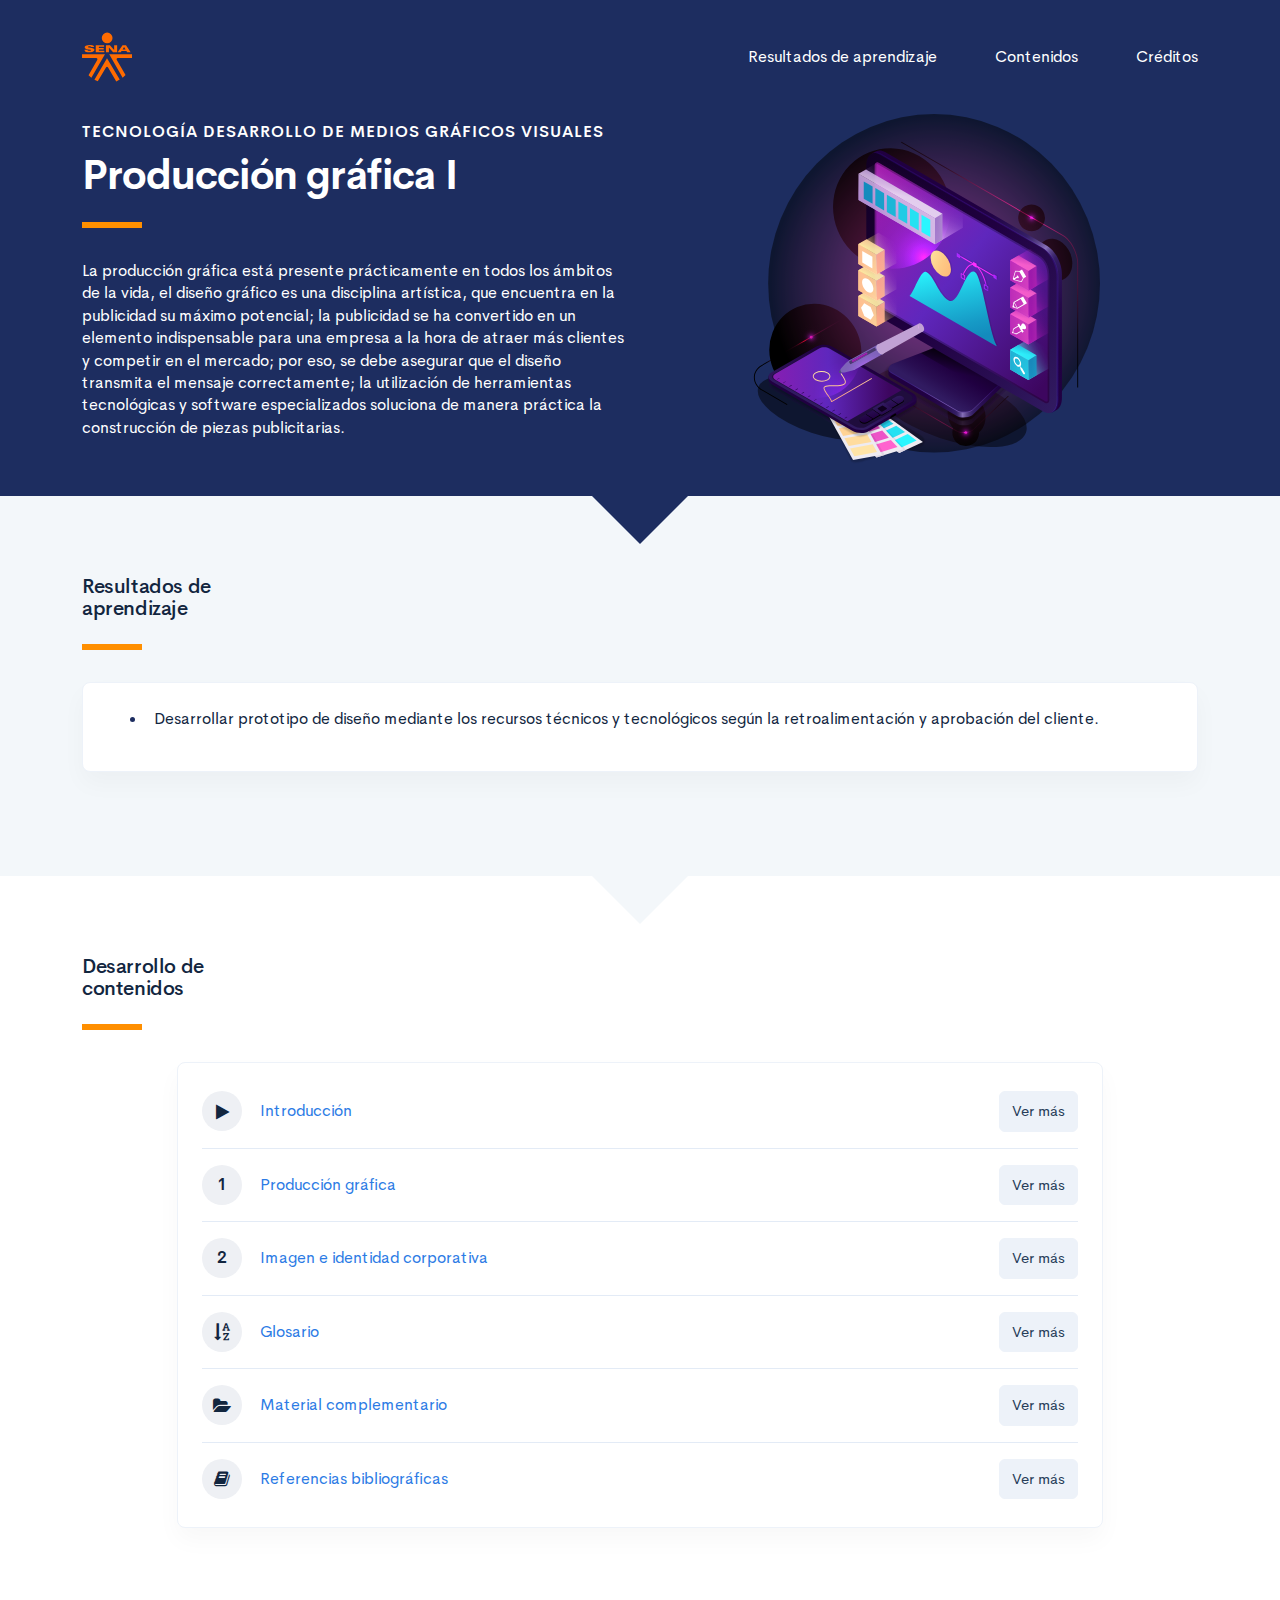
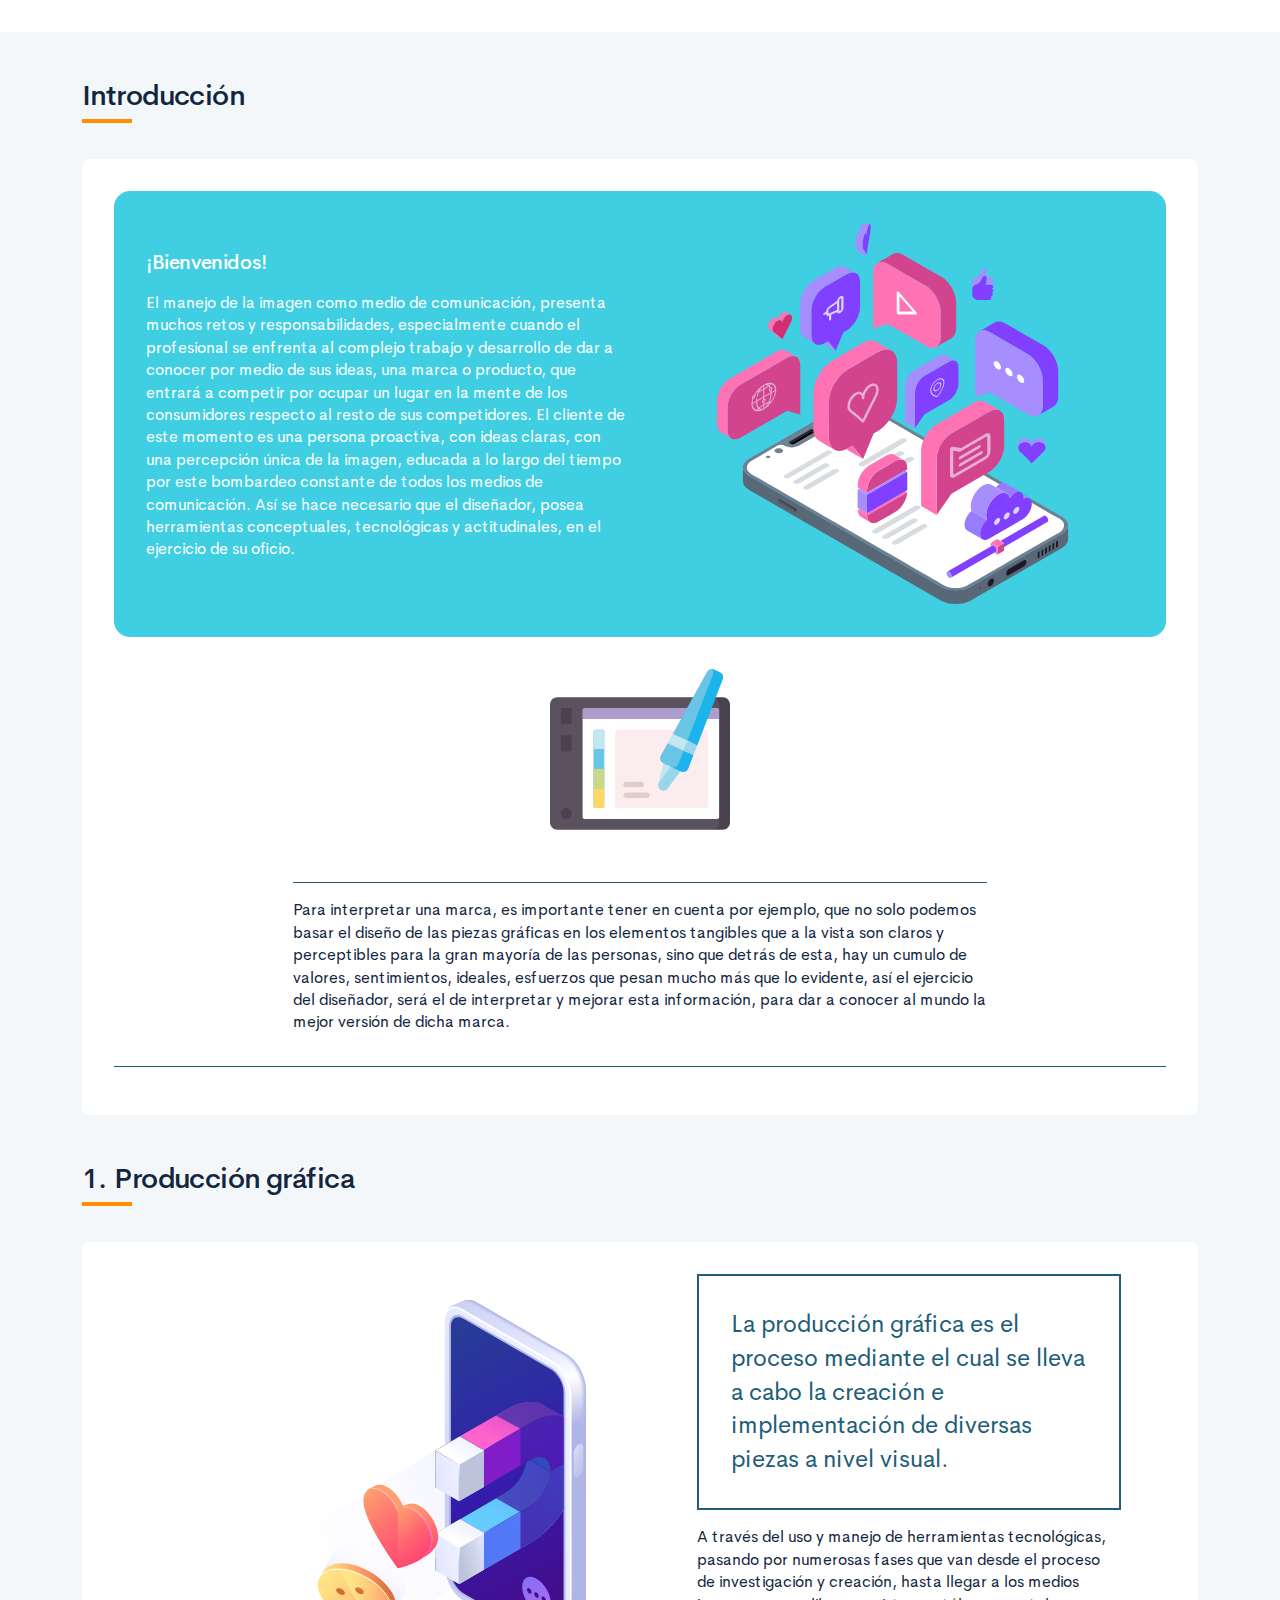
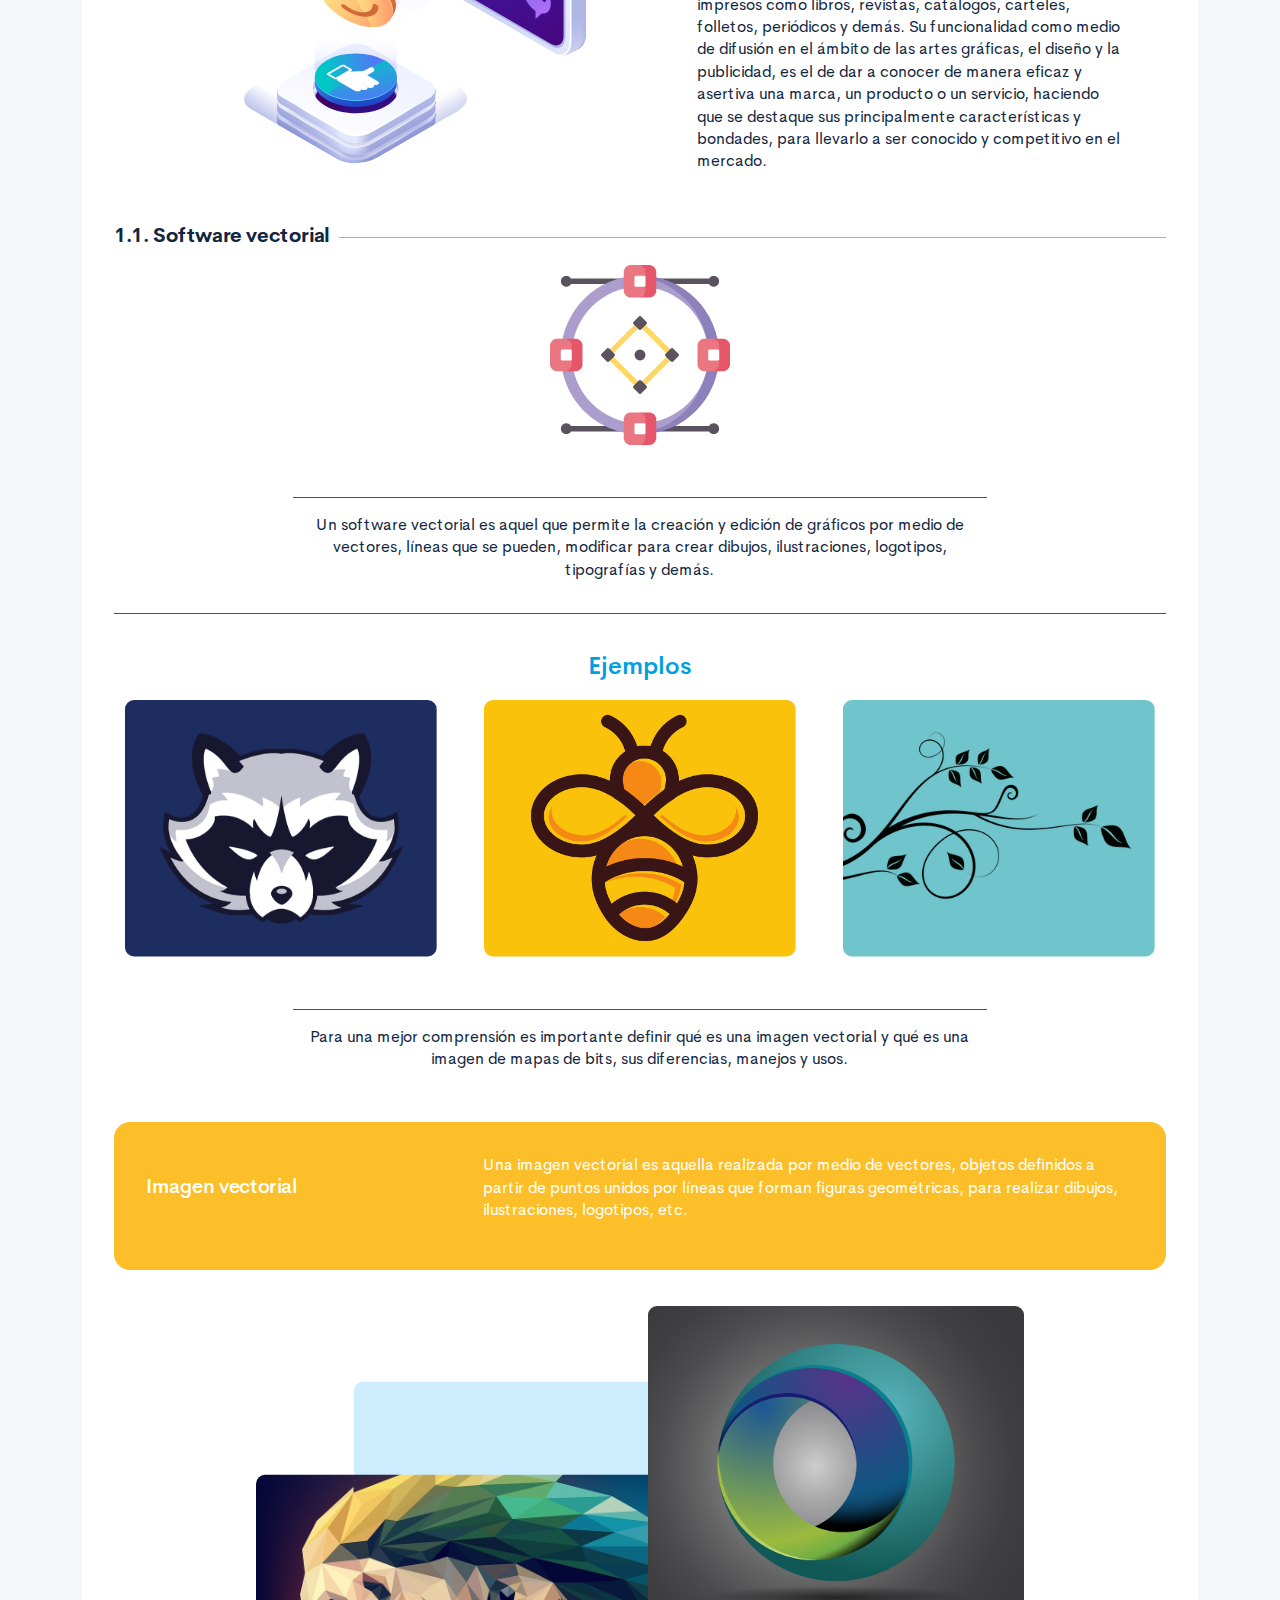
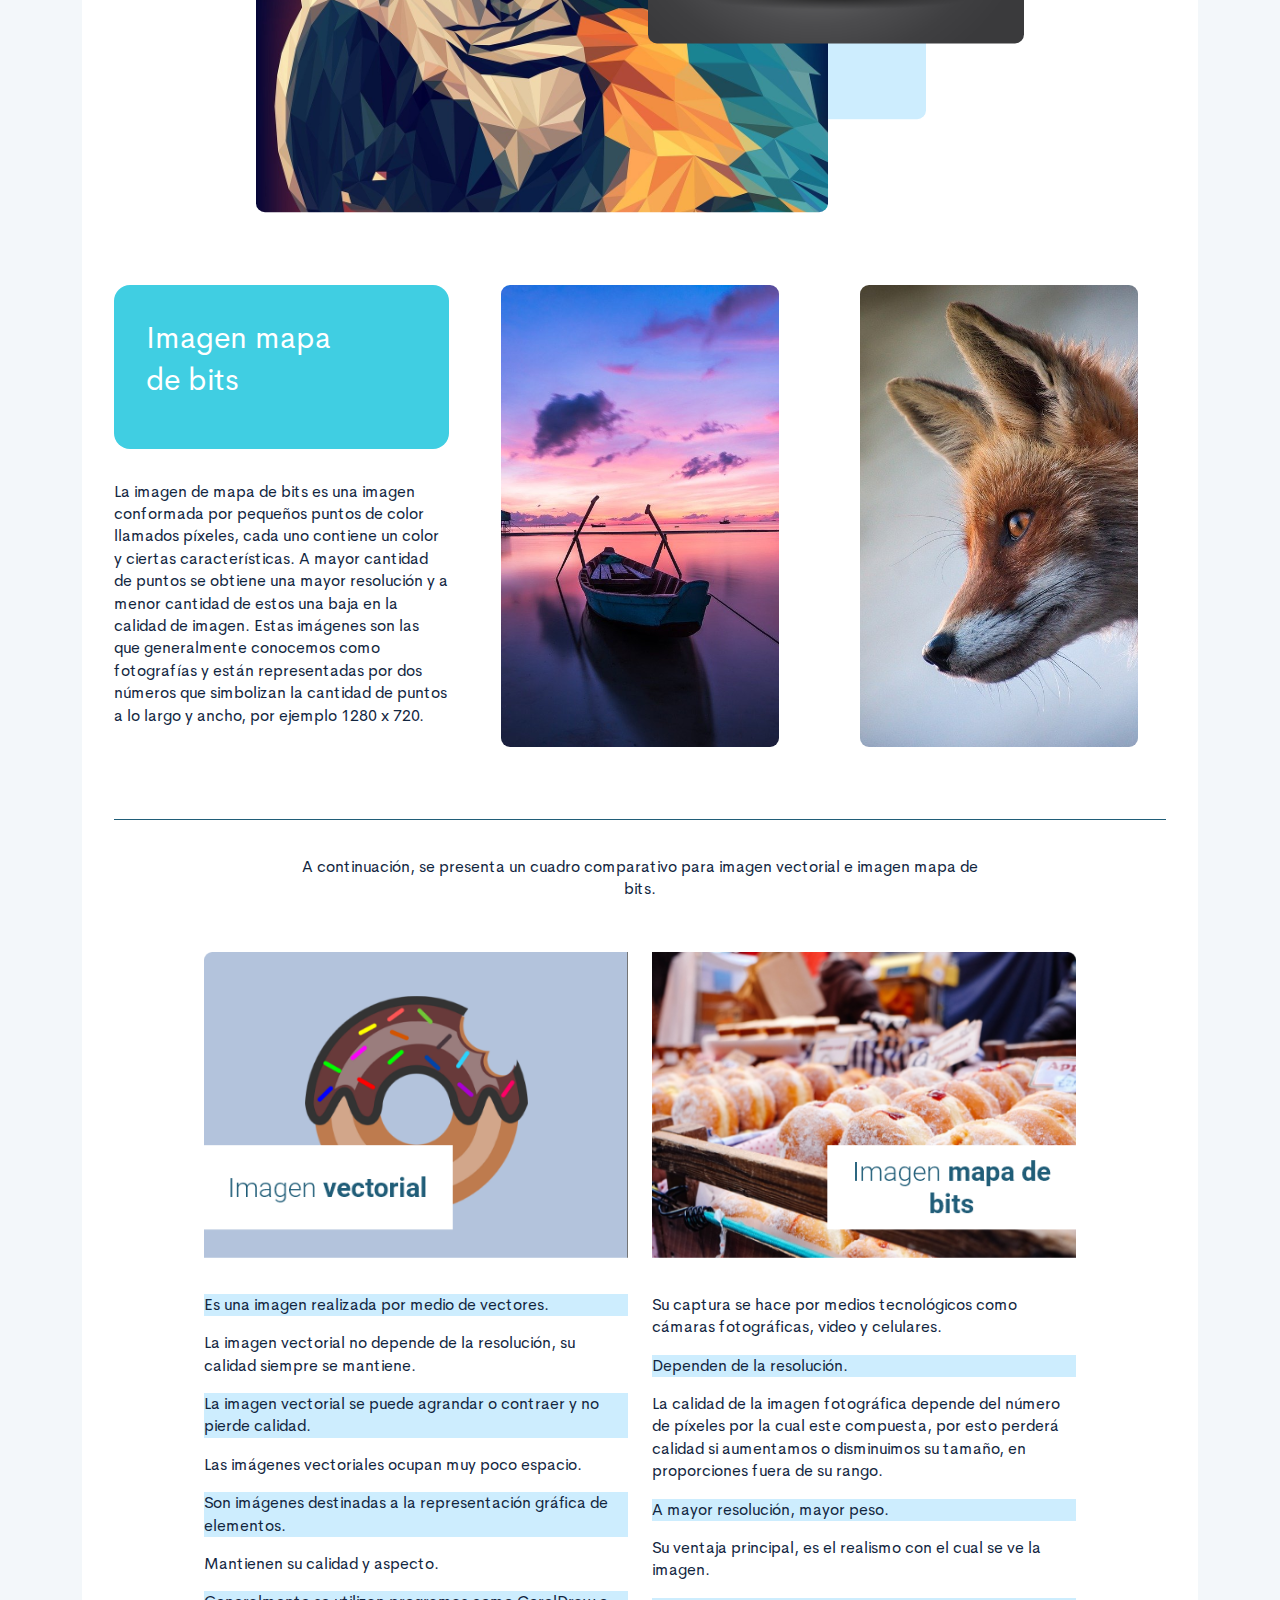
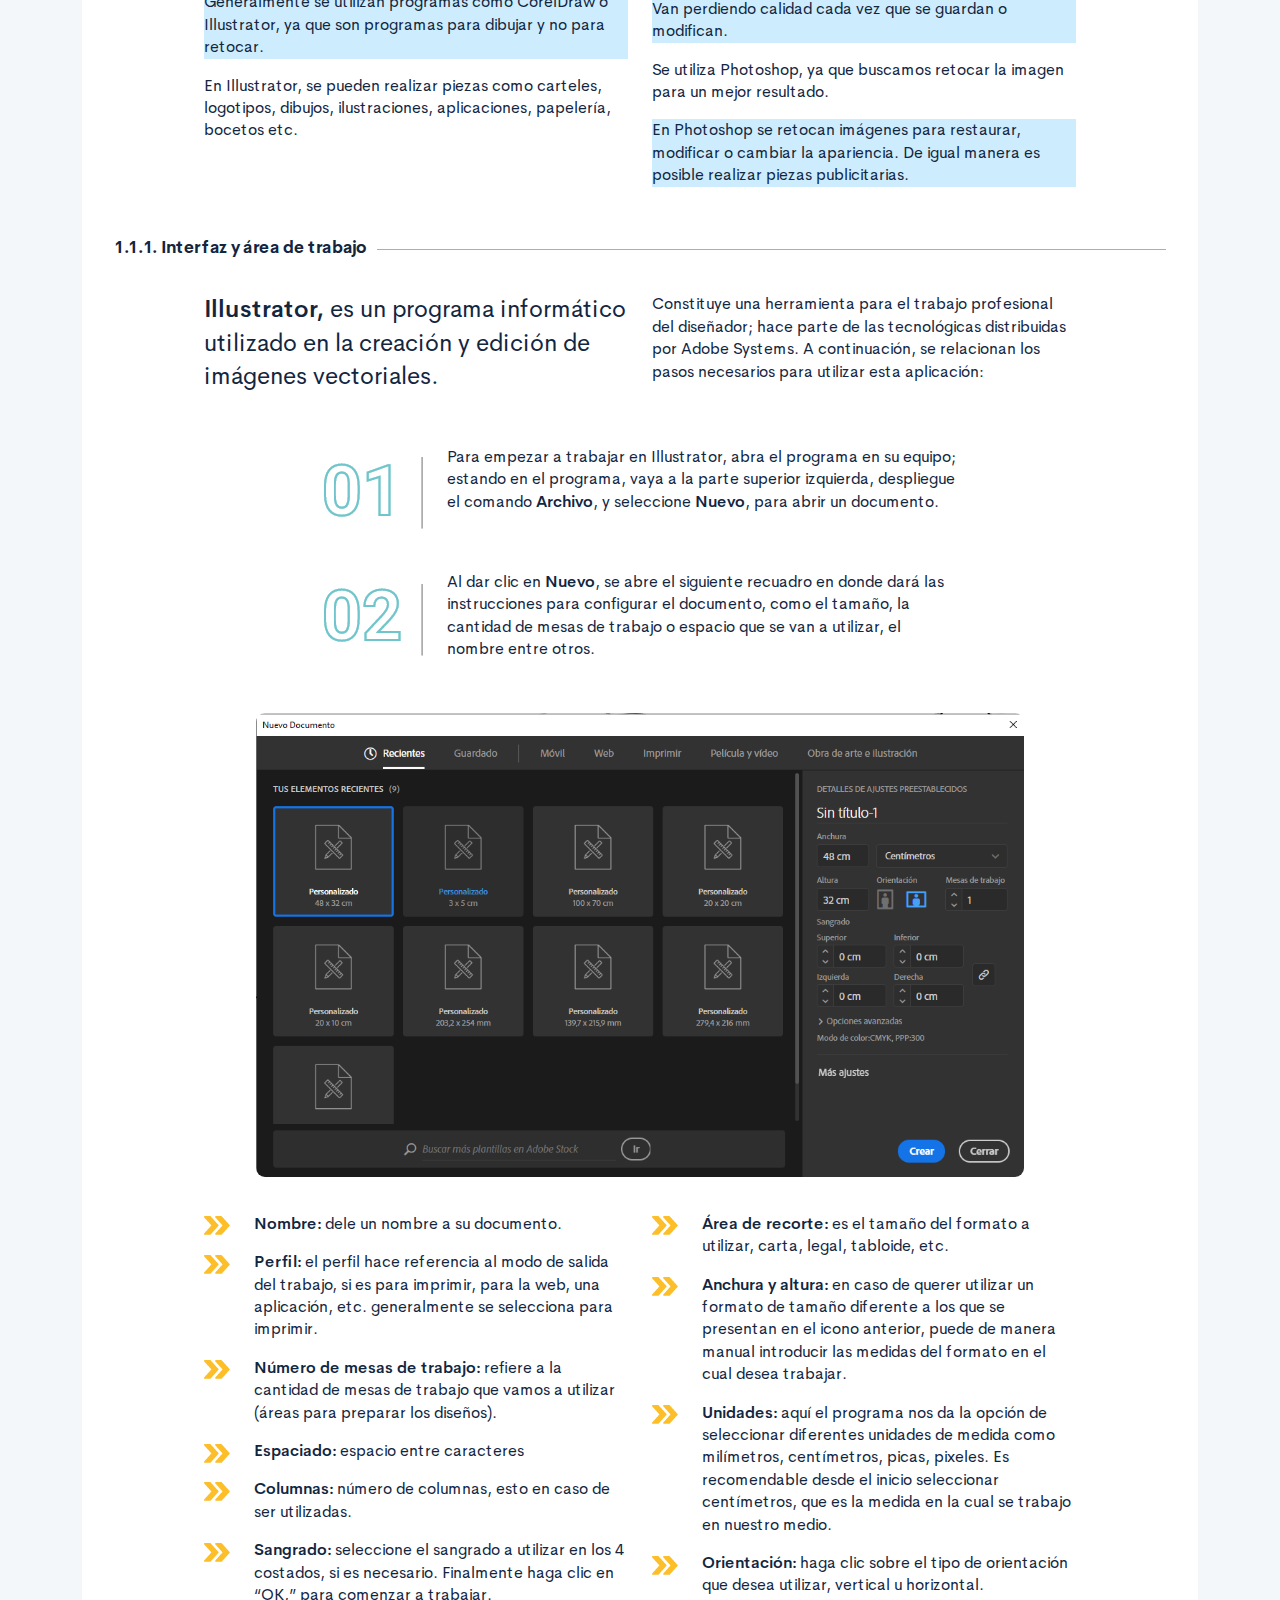
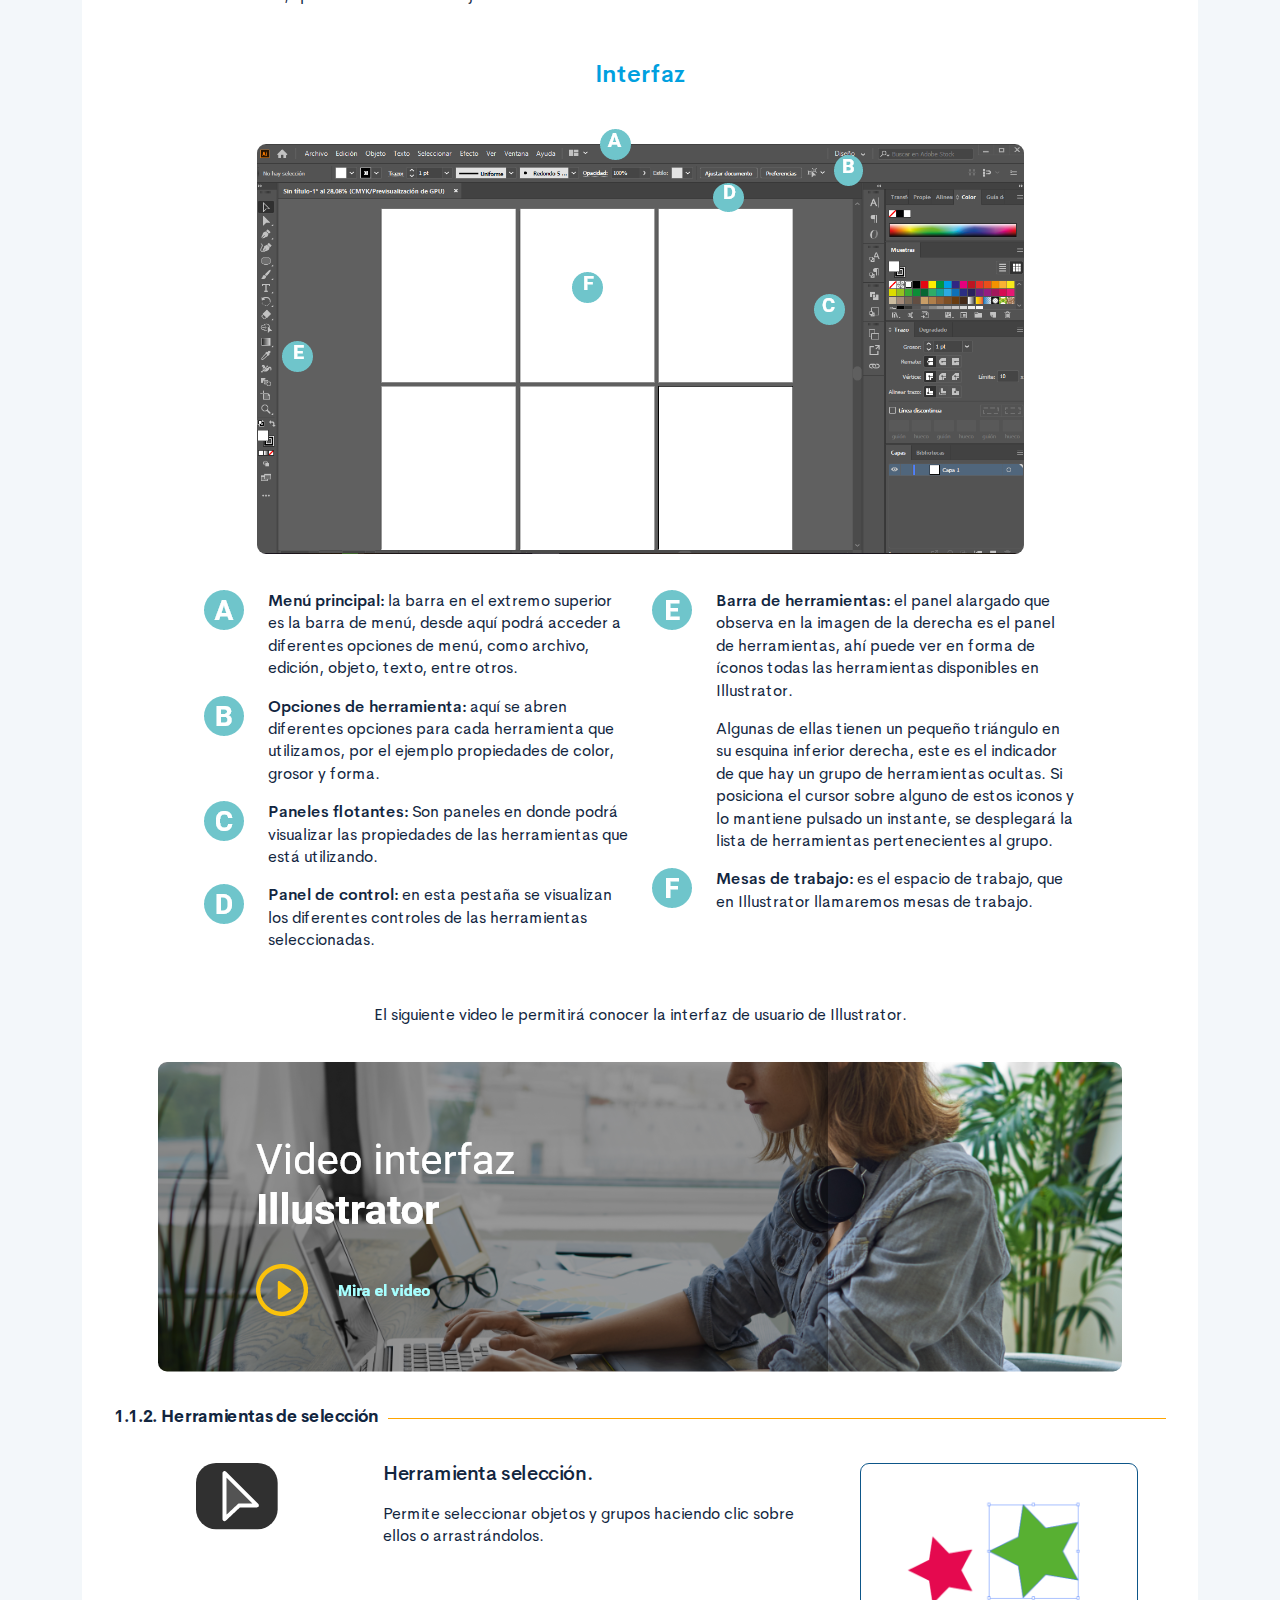
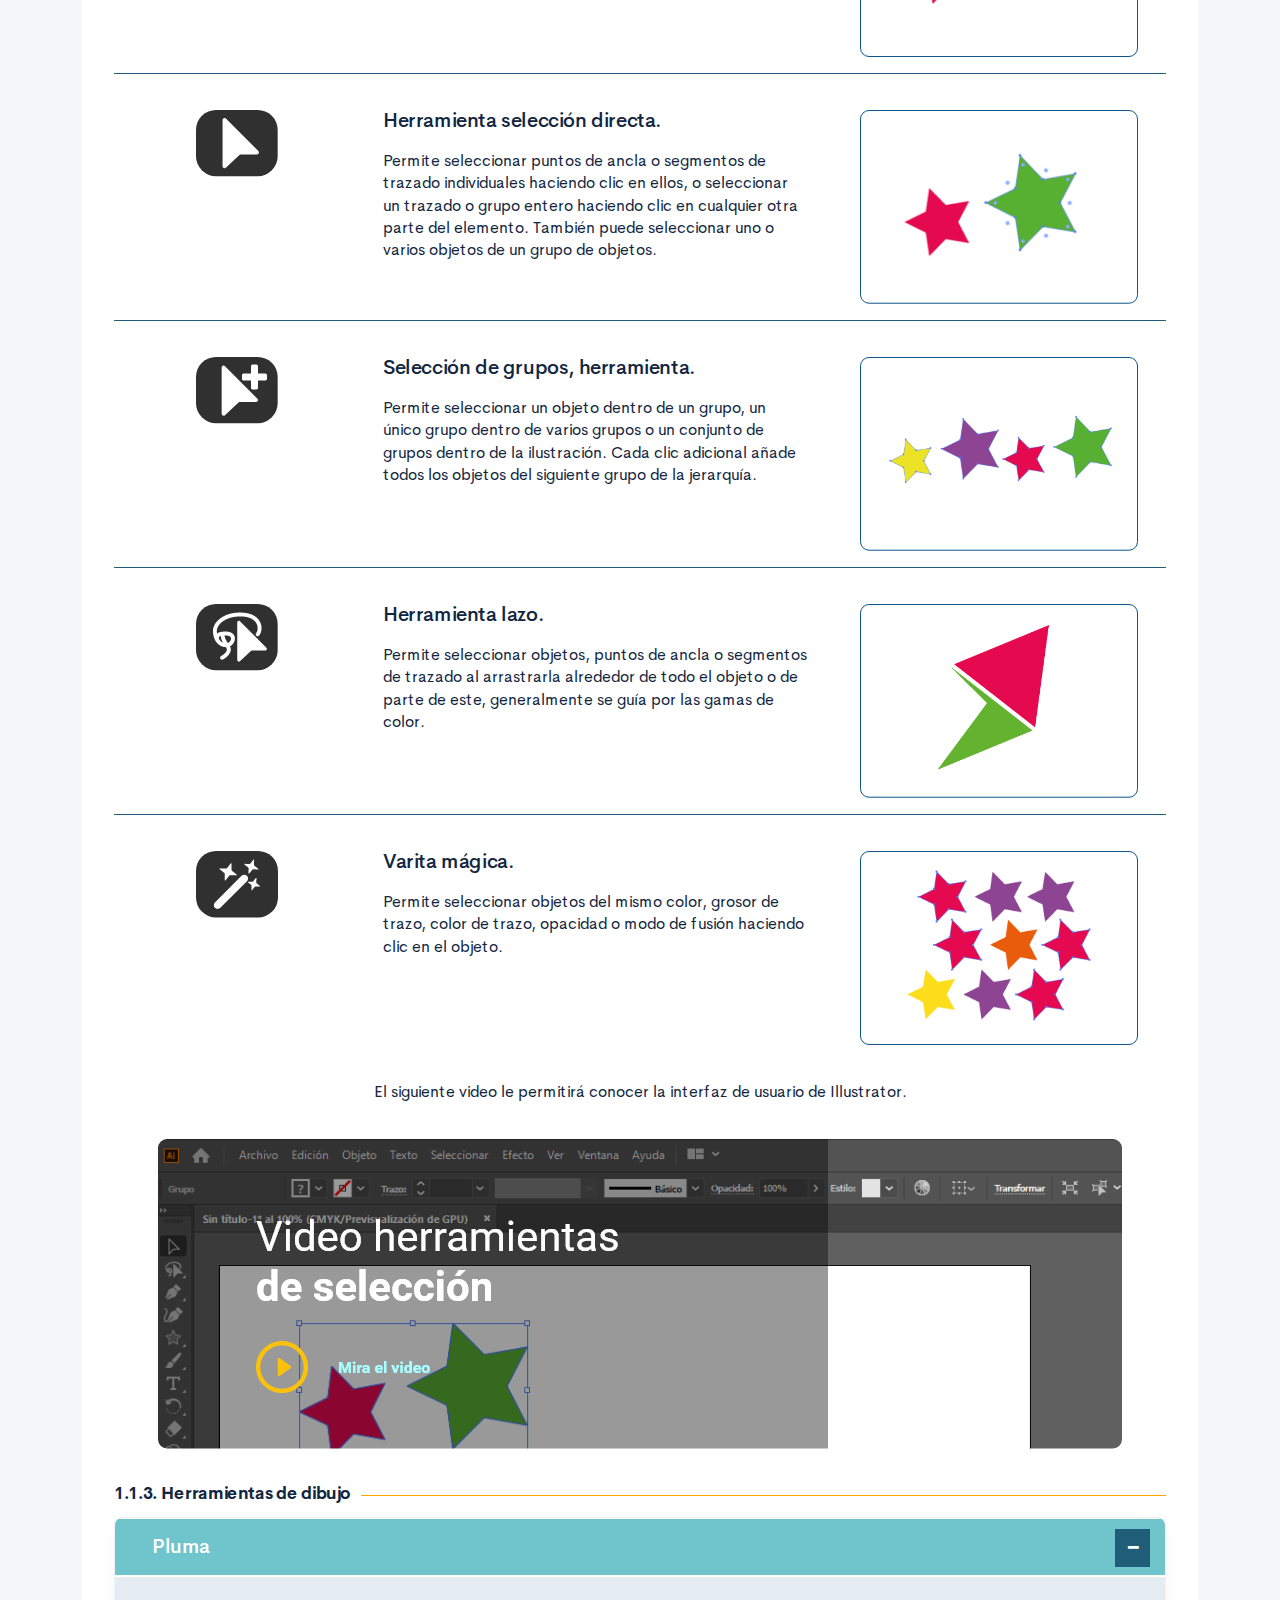
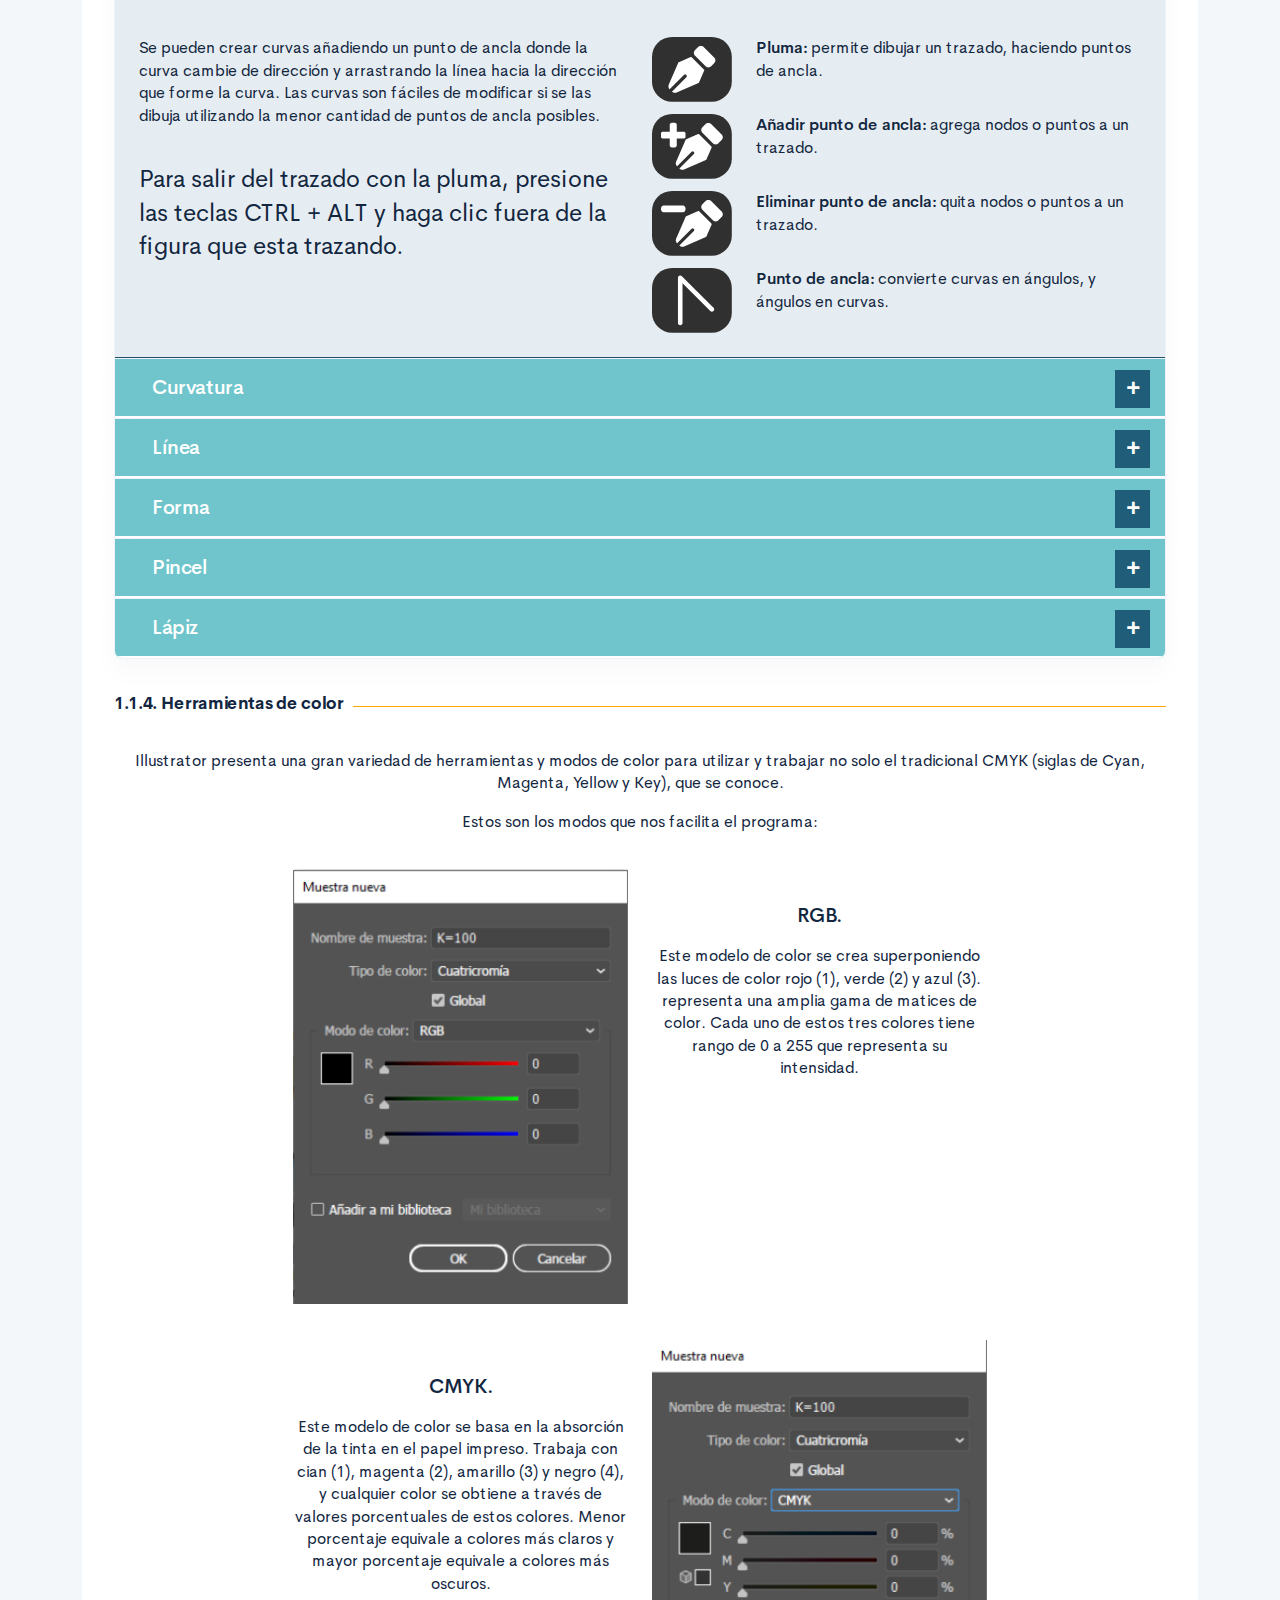
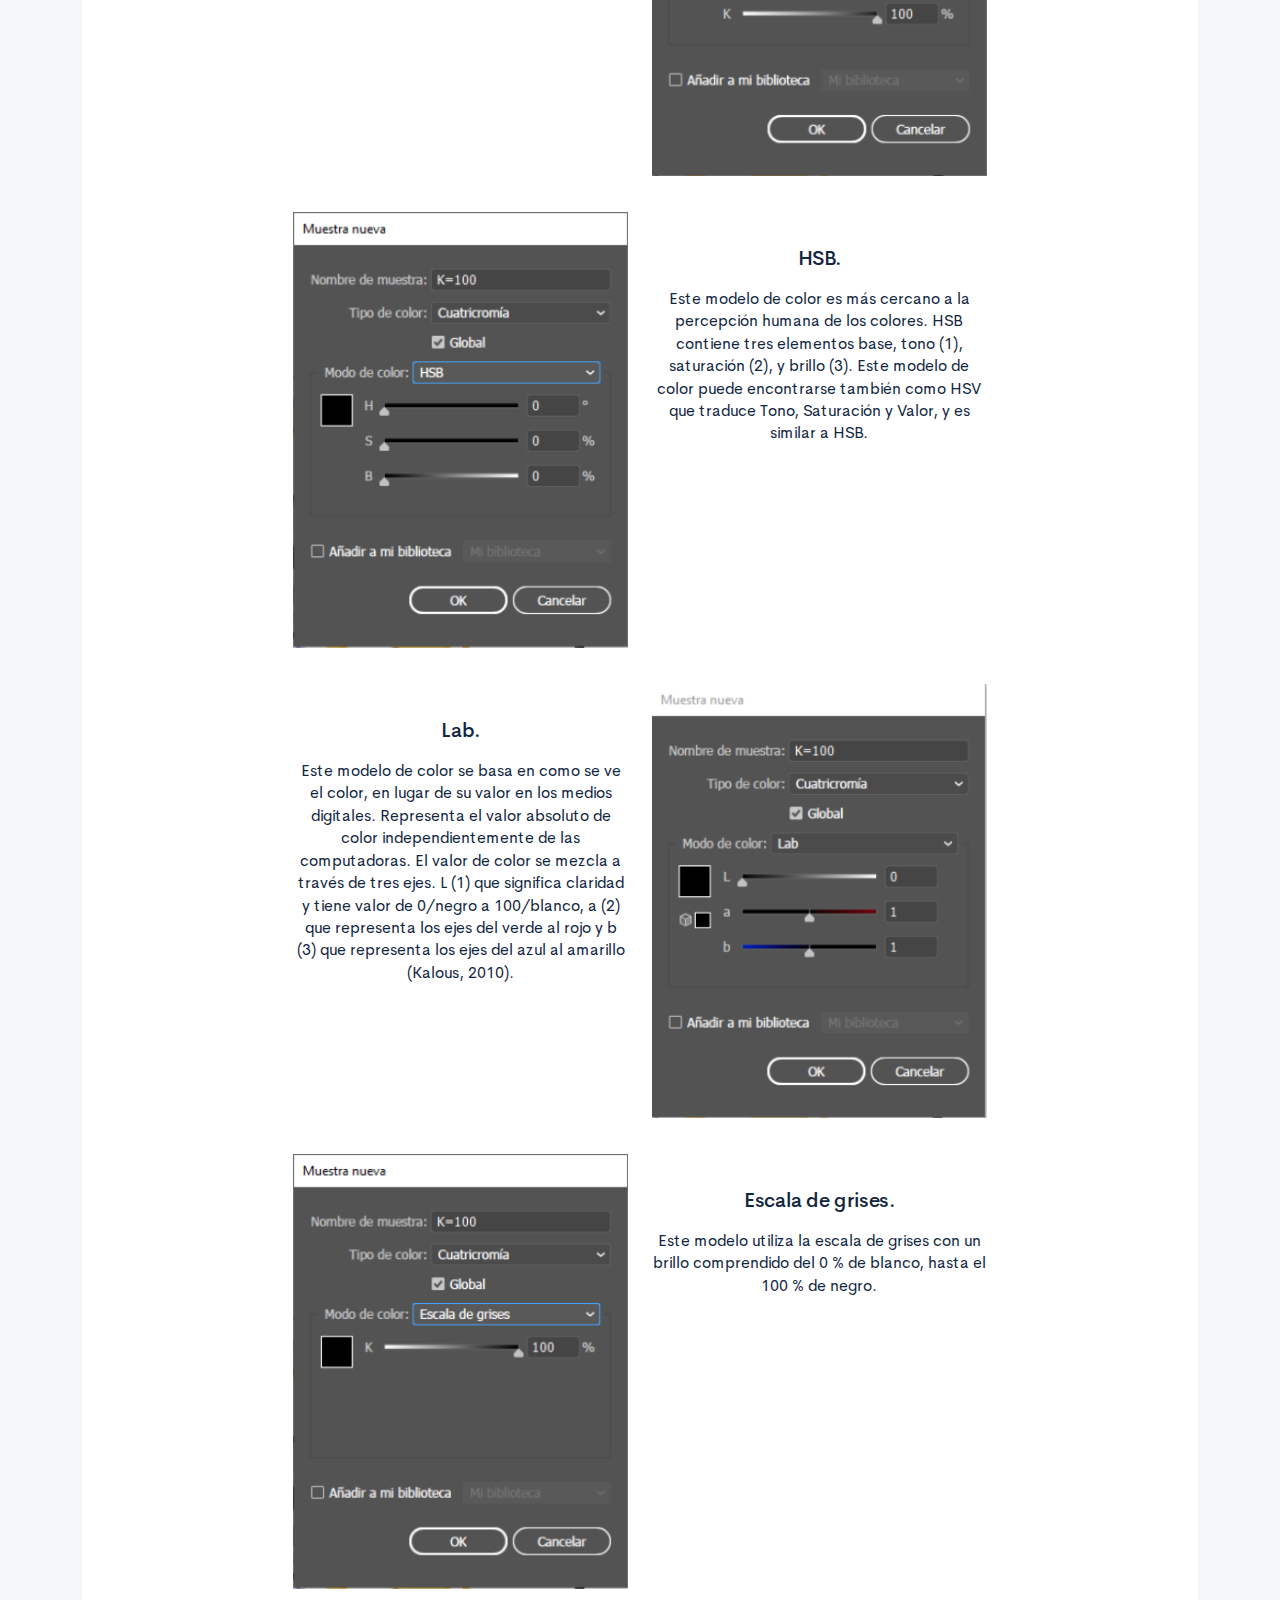
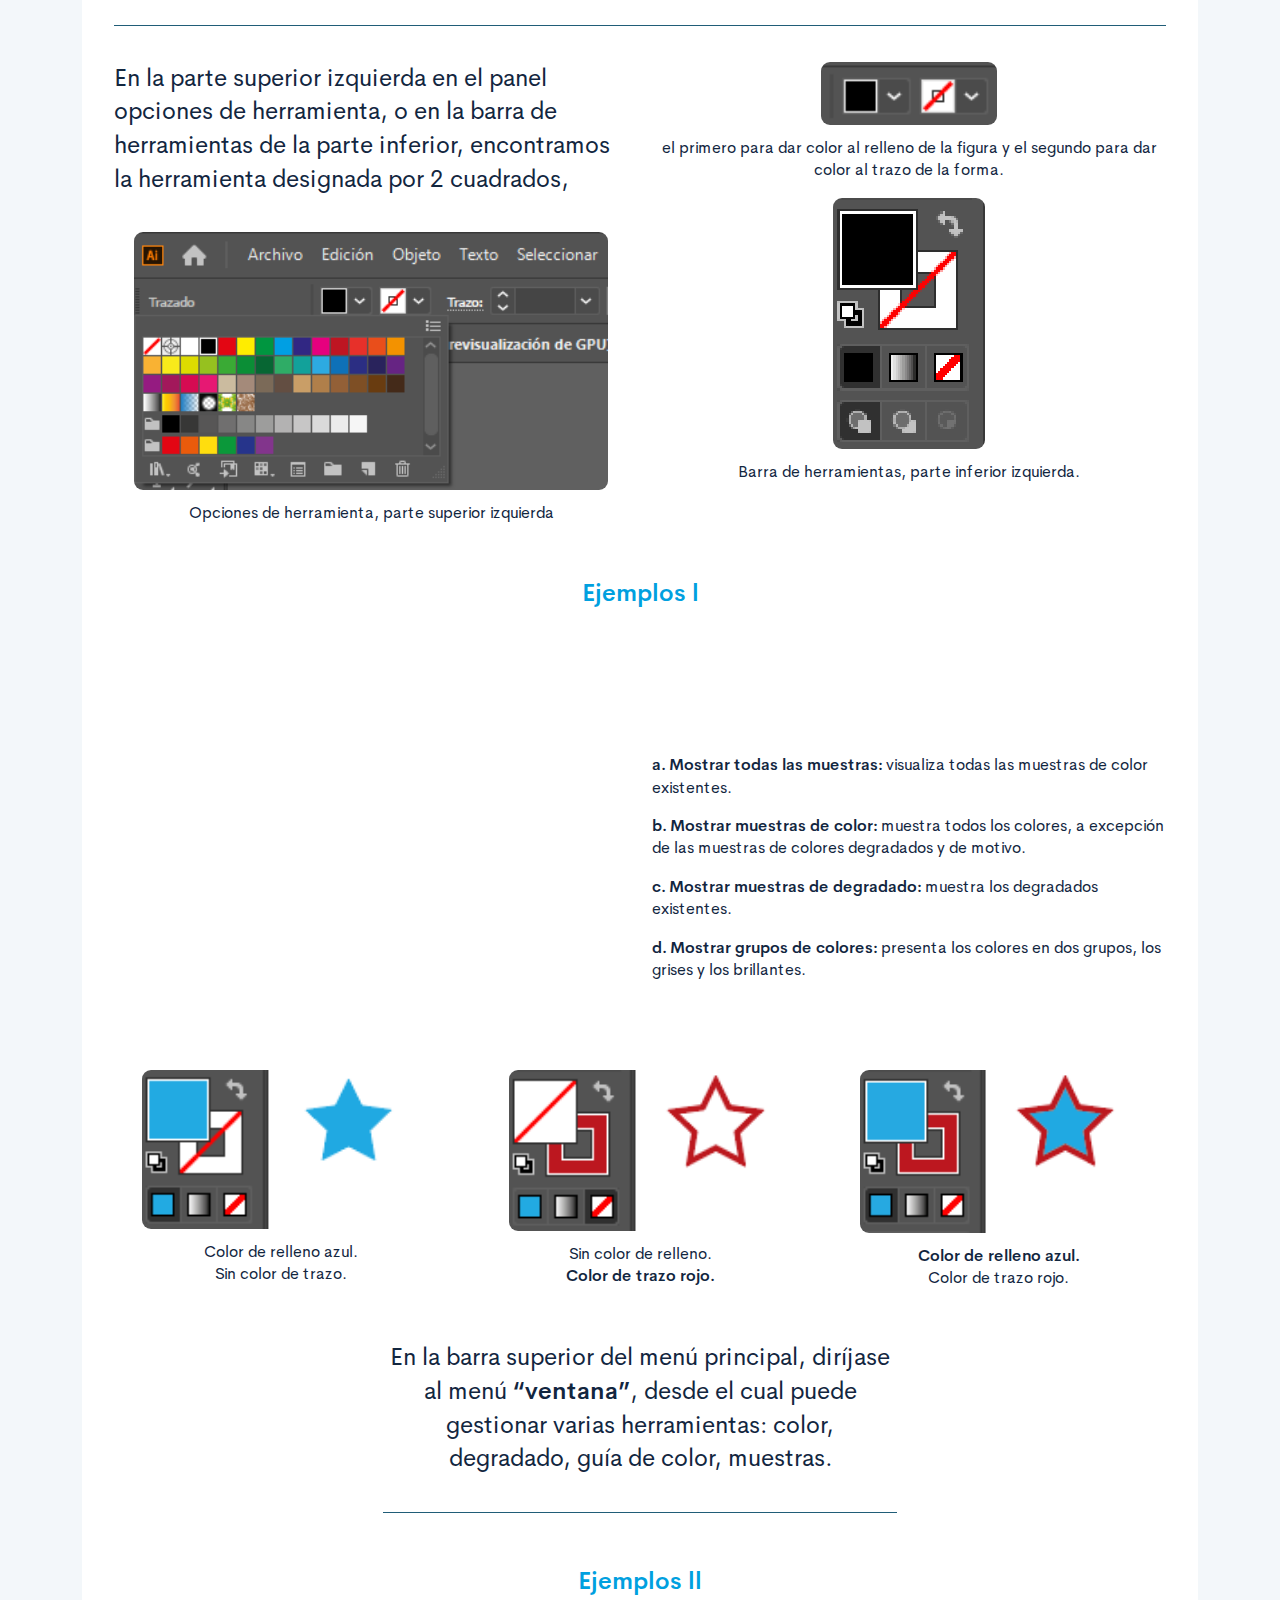
==== commit 651df21c: "Se realizan correcciones de estilo." ====
--- a/public/material.html
+++ b/public/material.html
@@ -51,7 +51,7 @@
                 <div class="card resultado-item">
                     <div class="card-body">
                         <ul class="bg-color-dark">
-                            <li> <span>291301077-04. Desarrollar prototipo de diseño mediante los recursos técnicos y tecnológicos según la retroalimentación y aprobación del cliente.</span></li>
+                            <li> <span>Desarrollar prototipo de diseño mediante los recursos técnicos y tecnológicos según la retroalimentación y aprobación del cliente.</span></li>
                         </ul>
                     </div>
                 </div>
@@ -162,8 +162,8 @@
                         <div class="row justify-content-center align-items-center">
                             <div class="col-12 col-md-6"><img class="img-a img-fluid" src="assets/images/pages/tema_1/img_3.png"></div>
                             <div class="col-12 col-md-5">
-                                <p class="line_recua">La producción gráfica es el proceso mediante el cual se lleva a cabo la creación e implementación de diversas piezas a nivel visual; </p>
-                                <p>a través del uso y manejo de herramientas tecnológicas, pasando por numerosas fases que van desde el proceso de investigación y creación, hasta llegar a los medios impresos como libros, revistas, catálogos, carteles, folletos, periódicos y demás. Su funcionalidad como medio de difusión en el ámbito de las artes gráficas, el diseño y la publicidad, es el de dar a conocer de manera eficaz y asertiva una marca, un producto o un servicio, haciendo que se destaque sus principalmente características y bondades, para llevarlo a ser conocido y competitivo en el mercado.</p>
+                                <p class="line_recua">La producción gráfica es el proceso mediante el cual se lleva a cabo la creación e implementación de diversas piezas a nivel visual. </p>
+                                <p>A través del uso y manejo de herramientas tecnológicas, pasando por numerosas fases que van desde el proceso de investigación y creación, hasta llegar a los medios impresos como libros, revistas, catálogos, carteles, folletos, periódicos y demás. Su funcionalidad como medio de difusión en el ámbito de las artes gráficas, el diseño y la publicidad, es el de dar a conocer de manera eficaz y asertiva una marca, un producto o un servicio, haciendo que se destaque sus principalmente características y bondades, para llevarlo a ser conocido y competitivo en el mercado.</p>
                             </div>
                         </div>
                         <div class="sub-ecored mt-5" id="tema1_1">
@@ -240,10 +240,10 @@
                             <h3>1.1.1. Interfaz y área de trabajo</h3>
                             <div class="row justify-content-center mt-5">
                                 <div class="col-6 col-md-5">
-                                    <p class="tamano_text"><strong>Illustrator,</strong> es un programa informático utilizado en la creación y edición de imágenes vectoriales, </p>
+                                    <p class="tamano_text"><strong>Illustrator,</strong> es un programa informático utilizado en la creación y edición de imágenes vectoriales.</p>
                                 </div>
                                 <div class="col-6 col-md-5">
-                                    <p>constituye una herramienta para el trabajo profesional del diseñador; hace parte de las tecnológicas distribuidas por Adobe Systems. A continuación, se relacionan los pasos necesarios para utilizar esta aplicación: </p>
+                                    <p>Constituye una herramienta para el trabajo profesional del diseñador; hace parte de las tecnológicas distribuidas por Adobe Systems. A continuación, se relacionan los pasos necesarios para utilizar esta aplicación: </p>
                                 </div>
                             </div>
                             <div class="row justify-content-center mt-5">
@@ -281,7 +281,13 @@
                                     <div class="row justify-content-center">
                                         <div class="col-auto"> <img class="img-fluid" src="assets/images/pages/tema_1/img_16.png"></div>
                                         <div class="col">
-                                            <p><strong>Espaciado:</strong> espacio entre caracteres. <br>Columnas: número de columnas, esto en caso de ser utilizadas.</p>
+                                            <p><strong>Espaciado:</strong> espacio entre caracteres</p>
+                                        </div>
+                                    </div>
+                                    <div class="row justify-content-center">
+                                        <div class="col-auto"> <img class="img-fluid" src="assets/images/pages/tema_1/img_16.png"></div>
+                                        <div class="col">
+                                            <p><strong>Columnas:</strong> número de columnas, esto en caso de ser utilizadas.</p>
                                         </div>
                                     </div>
                                     <div class="row justify-content-center">
@@ -372,7 +378,7 @@
                             <div class="col-4 col-md-3"> <img class="img-a img-fluid" src="assets/images/pages/tema_1/img_25.png" alt=""></div>
                             <div class="col-4 col-md-5">
                                 <h2>Herramienta selección.</h2>
-                                <p>Son las características constitucionales del receptor, es decir como la edad, el género, el contexto de desarrollo, las diferentes situaciones que enfrenta. </p>
+                                <p>Permite seleccionar objetos y grupos haciendo clic sobre ellos o arrastrándolos. </p>
                             </div>
                             <div class="col-4 col-md-4"> <img class="img-a img-fluid" src="assets/images/pages/tema_1/img_26.png" alt=""></div>
                         </div>
@@ -898,7 +904,8 @@
                                     <div class="card-body">
                                         <div class="row justify-content-center mt-3">
                                             <div class="col-8-md-8">
-                                                <p>Muestra marcas de recorte del objeto.</p>
+                                                <p class="text-center">Muestra marcas de recorte del objeto.</p>
+                                                <p class="text-center mt-3">En este menú encontrará una galería de efectos de Photoshop, los cuales se pueden trabajar desde Illustrator. </p><img class="mt-3 img-a img-fluid" src="assets/images/pages/tema_1/img_93.png" alt="">
                                             </div>
                                         </div>
                                     </div>
@@ -968,7 +975,7 @@
                             <h2 class="text-center">Para ampliar la información sobre el uso de Illustrator, se recomienda consultar la Ayuda de Adobe Illustrator CC, también disponible en el material complementario de este programa. </h2>
                         </div>
                         <div class="row justify-content-center mt-5">
-                            <div class="col-6"><a class="media-link" href="https://helpx.adobe.com/es/pdf/illustrator_reference.pdf" target="_blank"> <img class="media-link-icon" src="assets/images/icons/icon_pdf.svg" alt="">
+                            <div class="col-6"><a class="media-link" href="https://www.onlinecomputer.com.co/articulos/activos/archivos/Adobe_Illustrator_-_Manual_del_Usuario.pdf" target="_blank"> <img class="media-link-icon" src="assets/images/icons/icon_pdf.svg" alt="">
                                     <div class="media-link-title">
                                         <p><strong>Ayuda de Adobe Illustrator CC</strong></p>
                                     </div>
@@ -991,15 +998,16 @@
                         <div class="row justify-content-center mt-5">
                             <div class="col-12 col-md-5"><img class="img-fluid" src="assets/images/pages/tema_2/img_1.png">
                                 <p class="mt-5">La imagen corporativa es la concepción que tenemos de una empresa, marca, producto, o servicio, en relación a si es bueno(a) o malo(a), cuál es el valor que percibimos de la misma, si cumple con lo que promete o no, entre otras. </p>
-                                <p class="text_blue">La imagen corporativa hace referencia a los valores exernos de la marca. </p>
+                                <p class="text_blue">La imagen corporativa hace referencia a los valores externos de la marca. </p>
                                 <p>Es percibida por la gente a través de los servicios que proyecta la empresa en el exterior. </p>
-                                <p class="text_blue">o construye el público a partir de situaciones, vivencias, o influencia de otras personas. </p>
+                                <p class="text_blue">Lo construye el público a partir de situaciones, vivencias, o influencia de otras personas. </p>
                                 <p>El concepto que tiene un cliente sobre una marca o producto es muy dificil de controlar, ya que pesan elementos como la tradición, el precio, el empaque, etc. </p>
                             </div>
                             <div class="col-12 col-md-5"><img class="img-fluid" src="assets/images/pages/tema_2/img_2.png">
-                                <p class="mt-5 text_blue">La identidad corporativa es de gran importancia en una organización, ya que influye en todos los ambitos decisivos de la misma. La identidad tiene que ver con los valores de la marca, su buen nombre, su espíritu y escencia, es el ADN de la misma. </p>
+                                <p class="mt-5 text_blue">La identidad corporativa es de gran importancia en una organización, ya que influye en todos los ámbitos decisivos de la misma. La identidad tiene que ver con los valores de la marca, su buen nombre, su espíritu y esencia, es el ADN de la misma. </p>
                                 <p>La identidad corporativa son los factores internos de la organización, muchas veces intangibles. <br>Se crea una identidad distintiva dentro de toda la organización, por medio de rasgos característicos de la misma. </p>
-                                <p class="text_blue">Se construye internamente a partir de lo que quiere y desea expresar la misma empresa. <br>Se controla a voluntad, ya que son los procesos internos de la empresa, los cuales por lo general tienen un equipo robusto de trabajo. </p>
+                                <p class="text_blue">Se construye internamente a partir de lo que quiere y desea expresar la misma empresa.</p>
+                                <p>Se controla a voluntad, ya que son los procesos internos de la empresa, los cuales por lo general tienen un equipo robusto de trabajo. </p>
                             </div>
                         </div>
                         <div class="sub-ecored mt-5" id="tema2_1">
@@ -1034,7 +1042,7 @@
                                     <p>El brief es un factor que se debe tener en cuenta para un buen planteamiento del proyecto. Este informe que puede realizar de acuerdo con sus propios parámetros es fundamental, ya que allí están consignados y descritos, no solo la información del producto, sino los objetivos y resultados que el cliente espera obtener con el diseño de su marca. </p>
                                 </div>
                                 <div class="tab-pane fade" id="nav-02" role="tabpanel" aria-labelledby="nav-02-tab">
-                                    <p>Antes del brief no se conoce realmente al cliente, como tampoco a la marca que representa; la cual será parte del análisis y trabajo del diseñador durante un periodo de tiempo; es por esto que, la etapa investigativa es esencial. Una vez realizada la investigación permitirá tener un mayor conocimiento del cliente, publico objetivo y herramientas requeridas, para la construcción de criterios con los cuales fundamentar la propuesta. Es importante hacer énfasis en el mercado, analizar la competencia por parte de otras marcas del sector, cuáles son las propuestas de valor que ofrecen, los clores que utilizan, las formas que emplean, las tipografías, como dinamizan el espacio, que lenguaje utilizan, cómo son los empaques, que materiales emplean, cuáles son sus estrategias, entre otros aspectos. </p>
+                                    <p>Antes del brief no se conoce realmente al cliente, como tampoco a la marca que representa; la cual será parte del análisis y trabajo del diseñador durante un periodo de tiempo; es por esto que, la etapa investigativa es esencial. Una vez realizada la investigación permitirá tener un mayor conocimiento del cliente, público objetivo y herramientas requeridas, para la construcción de criterios con los cuales fundamentar la propuesta. Es importante hacer énfasis en el mercado, analizar la competencia por parte de otras marcas del sector, cuáles son las propuestas de valor que ofrecen, los clores que utilizan, las formas que emplean, las tipografías, como dinamizan el espacio, que lenguaje utilizan, cómo son los empaques, que materiales emplean, cuáles son sus estrategias, entre otros aspectos. </p>
                                 </div>
                                 <div class="tab-pane fade" id="nav-03" role="tabpanel" aria-labelledby="nav-03-tab">
                                     <p>Ya con una visión más realista y temporal, se realiza la construcción de los elementos principales que van a destacar la marca, que le darán valor, y que potencializarán y resaltarán sus características; en este paso pueden resultar elementos que valorizan la marca misma, además de aquellos que ya se conocen. </p>
@@ -1099,9 +1107,9 @@
                                             </div>
                                         </div>
                                     </div>
-                                    <div class="tab-pane fade" id="nav-05" role="tabpanel" aria-labelledby="nav-05-tab"></div>
-                                    <p>Una vez cubiertos los pasos anteriores, es momento de empezar a crear la marca, la estrategia de comunicación, diseñar y ejecutar las piezas propuestas, todo lo anterior, basado en los estudios previos realizados. </p>
-                                </div>
+                                </div>
+                                <div class="tab-pane fade" id="nav-05" role="tabpanel" aria-labelledby="nav-05-tab"></div>
+                                <p>Una vez cubiertos los pasos anteriores, es momento de empezar a crear la marca, la estrategia de comunicación, diseñar y ejecutar las piezas propuestas, todo lo anterior, basado en los estudios previos realizados. </p>
                             </div>
                         </nav>
                         <div class="sub-ecored mt-5" id="tema2_1_1">
@@ -1193,8 +1201,8 @@
                         <div class="row justify-content-center align-items-center mt-5">
                             <div class="col-12 col-md-6"><img class="img-a img-fluid" src="assets/images/pages/tema_2/img_11.png" alt=""></div>
                             <div class="col-12 col-md-6">
-                                <p class="tamano_text">El <strong>manual de identidad corporativa</strong> es un documento que tiene como objetivo plasmar los lineamentos que tendrá la marca;</p>
-                                <p>es decir, debe reunir los elementos visuales y comunicativos que permitan darle identidad a una empresa u organización y que también sirva como producto comunicativo en uso interno. </p>
+                                <p class="tamano_text">El <strong>manual de identidad corporativa</strong> es un documento que tiene como objetivo plasmar los lineamentos que tendrá la marca.</p>
+                                <p>Es decir, debe reunir los elementos visuales y comunicativos que permitan darle identidad a una empresa u organización y que también sirva como producto comunicativo en uso interno. </p>
                                 <p>Pero no es solo la imagen y el texto lo que comunica en una identidad corporativa, también existe una cultura corporativa que se refleja en el comportamiento, ideología y creencias por parte de los miembros que la conforman, así como también la interacción que establecen con sus clientes; es decir, es una representación de la empresa ante todo el público.</p>
                             </div>
                         </div>
@@ -1313,10 +1321,10 @@
                             </div>
                             <div class="row justify-content-center align-items-center mt-5">
                                 <div class="col-12 col-md-4">
-                                    <p class="tamano_text text-right">Son tantos los componentes <strong>de estilo, forma y estructura</strong> que intervienen en los productos impresos, <strong>que cada editorial ha definido su modelo y estilo propio</strong>; </p>
+                                    <p class="tamano_text text-right">Son tantos los componentes <strong>de estilo, forma y estructura</strong> que intervienen en los productos impresos, <strong>que cada editorial ha definido su modelo y estilo propio</strong>. </p>
                                 </div>
                                 <div class="col-12 col-md-8">
-                                    <p>no se puede olvidar que la digitalización ha configurado una nueva dinámica en la industria editorial; pues aunque anteriormente se mencionan algunos de los aspectos a tomar en consideración al momento de generar un contenido editorial, desde la editorial digital también se cumplen con aquellas especificidades, aunque no hay material impreso la estructura de elaboración será la misma y en igual grado de importancia.</p>
+                                    <p>No se puede olvidar que la digitalización ha configurado una nueva dinámica en la industria editorial; pues aunque anteriormente se mencionan algunos de los aspectos a tomar en consideración al momento de generar un contenido editorial, desde la editorial digital también se cumplen con aquellas especificidades, aunque no hay material impreso la estructura de elaboración será la misma y en igual grado de importancia.</p>
                                     <p>Una corta reflexión y contextualización del tema, sugiere que la digitalización amplia de manera exponencial las posibilidades gráficas, generando una alta circulación a través de medios masivos de comunicación. En el contenido digital recobra interés lo gráfico, las posibilidades creativas, el nuevo lenguaje del color, las formas, los espacios, siendo elementos que no deben descuidarse.</p>
                                 </div>
                             </div>
@@ -1358,7 +1366,7 @@
                         <h2 class="mt-5 text-center">Libro</h2>
                         <div class="row justify-content-center mt-5">
                             <div class="col-12 col-md-6">
-                                <p class="text-right">El libro, es una obra escrita, que en su mayoría y de manera tradicional se distribuye de manera impresa; sin embargo, hoy en día los libros tienen gran influencia de la era digital. Desde la impresión, el libro es una pieza escrita que tiene una estructura especifica ya asumida por los lectores; puede en su interior tener ilustraciones como imágenes que permitan visualizar algún contenido específico de su narrativa. Su estructura narrativa debe cumplir con los requerimientos del público según su género literario; lo anterior, debe entenderse cómo la forma narrativa del texto del libro expresa su dialogo con el lector. </p>
+                                <p class="text-right">Es una obra escrita, que en su mayoría y de manera tradicional se distribuye de manera impresa; sin embargo, hoy en día los libros tienen gran influencia de la era digital. Desde la impresión, el libro es una pieza escrita que tiene una estructura especifica ya asumida por los lectores; puede en su interior tener ilustraciones como imágenes que permitan visualizar algún contenido específico de su narrativa. Para que en su configuración se considere como un libro debe tener más de 50 página por ejemplar, de lo contrario se asume como un folleto. Su estructura narrativa debe cumplir con los requerimientos del público según su género literario; lo anterior, debe entenderse cómo la forma narrativa del texto del libro expresa su dialogo con el lector. Entre las obras literarias se encuentran, el cuento, la novela, fabula, epopeya, suspenso y drama, cada una de ellas tendrá su propio estilo narrativo. </p>
                             </div>
                             <div class="col-auto"> <img class="img-a img-fluid" src="assets/images/pages/tema_2/img_25.png" alt=""></div>
                         </div>
@@ -1376,8 +1384,8 @@
                             <h2>2.3.1. Infografía</h2>
                             <div class="row justify-content-center">
                                 <div class="col-12 col-md-8">
-                                    <p class="tamano_text text-center">La infografía hace parte de las piezas publicitarias que sirve como herramienta comunicativa;</p>
-                                    <p class="text-center">la mayor característica de una infografía es que utiliza ilustraciones, imágenes, texto, diagramas y tabulaciones, con el fin de entregar la publico un mensaje claro y contundente, donde el observador realice una lectura e interpretación de los elementos gráficos como refuerzo del mensaje descrito. </p>
+                                    <p class="tamano_text text-center">La infografía hace parte de las piezas publicitarias que sirve como herramienta comunicativa.</p>
+                                    <p class="text-center">La mayor característica de una infografía es que utiliza ilustraciones, imágenes, texto, diagramas y tabulaciones, con el fin de entregar al público un mensaje claro y contundente, donde el observador realice una lectura e interpretación de los elementos gráficos como refuerzo del mensaje descrito. </p>
                                 </div>
                             </div>
                             <div class="row justify-content-center align-items-center mt-5">
@@ -1523,10 +1531,10 @@
                             <h2>2.4. Productos publicitarios </h2>
                             <div class="row justify-content-center align-items-center mt-5">
                                 <div class="col-12 col-md-4">
-                                    <p class="tamano_text"> Hace referencia a un producto tangible, con un <strong>valor simbólico</strong>, que tiene como requisito entregar una <strong>información persuasiva</strong> a un publico en particular, </p>
+                                    <p class="tamano_text"> Hace referencia a un producto tangible, con un <strong>valor simbólico</strong>, que tiene como requisito entregar una <strong>información persuasiva</strong> a un público en particular. </p>
                                 </div>
                                 <div class="col-12 col-md-8">
-                                    <p>con el objetivo de motivar el interés y generar aceptación y gusto por una marca; como producto publicitario es generador de comunicación, busca orientar estrategias para dar a conocer productos y servicios a partir de la identificar de las necesidades del publico; el producto publicitario cumple con el objetivo cuando comunica de manera convincente la marca influyendo en el comportamiento de compra de un potencial cliente. </p>
+                                    <p>Con el objetivo de motivar el interés y generar aceptación y gusto por una marca; como producto publicitario es generador de comunicación, busca orientar estrategias para dar a conocer productos y servicios a partir de la identificar de las necesidades del público; el producto publicitario cumple con el objetivo cuando comunica de manera convincente la marca influyendo en el comportamiento de compra de un potencial cliente. </p>
                                 </div>
                             </div>
                         </div>
@@ -1542,8 +1550,8 @@
                             </div>
                             <div class="row justify-content-center align-items-center mt-5">
                                 <div class="col-12 col-md-4">
-                                    <p class="tamano_text">Lo que busca <strong>la promoción</strong>, y que está en el obsequio que se regala al público, es generar el <strong>impacto de marca</strong>; </p>
-                                    <p>la utilización de los diferentes artículos como estrategia, es importante porque no solo está entregando la marca impresa, sino que también está ofreciendo un artículo que beneficia al cliente (camiseta, mug, bolsas, esfero, vasos, etc.), si bien, es un beneficio simple este también ofrece una experiencia importante al consumidor.</p>
+                                    <p class="tamano_text">Lo que busca <strong>la promoción</strong>, y que está en el obsequio que se regala al público, es generar el <strong>impacto de marca</strong>. </p>
+                                    <p>La utilización de los diferentes artículos como estrategia, es importante porque no solo está entregando la marca impresa, sino que también está ofreciendo un artículo que beneficia al cliente (camiseta, mug, bolsas, esfero, vasos, etc.), si bien, es un beneficio simple este también ofrece una experiencia importante al consumidor.</p>
                                 </div>
                                 <div class="col-12 col-md-8"><img class="img-a img-fluid" src="assets/images/pages/tema_2/img_36.png" alt=""></div>
                             </div>
@@ -1554,15 +1562,15 @@
                             </div>
                             <div class="row justify-content-center align-items-center mt-5">
                                 <div class="col-12 col-md-8">
-                                    <p class="tamano_text">Las piezas P.O.P <strong>deben comunicar el mensaje de una forma clara y breve</strong>, sus diseños no deben generar ninguna distracción visual y deben destacar lo más significativo de la marca;</p>
+                                    <p class="tamano_text">Las piezas P.O.P <strong>deben comunicar el mensaje de una forma clara y breve</strong>, sus diseños no deben generar ninguna distracción visual y deben destacar lo más significativo de la marca.</p>
                                 </div>
                             </div>
                             <div class="row justify-content-center align-items-center mt-5">
                                 <div class="col-12 col-md-10">
-                                    <p>el contraste en los colores, la intensidad de sus líneas, y las estructuras de las piezas gráficas deben ser estables al momento de la impresión, esto se percibe a través del color, y las formas; pues estos artículos su diseño e impresión son una ventana para la marca, es una trasferencia clara de lo que la marca puede ofrecerle al cliente y esto se puede representar en calidad, inmediatez, servicio, distinción, es decir; transmitirle al cliente lo mejor de la marca. Por supuesto no debemos olvidar los enlaces web dentro del diseño, que remita al sito web de la empresa o sus redes sociales.</p>
-                                </div>
-                            </div>
-                            <p class="color_text text-center"><strong>Los artículos más utilizados como estrategia publicitaria son:</strong>
+                                    <p>El contraste en los colores, la intensidad de sus líneas, y las estructuras de las piezas gráficas deben ser estables al momento de la impresión, esto se percibe a través del color, y las formas; pues estos artículos su diseño e impresión son una ventana para la marca, es una trasferencia clara de lo que la marca puede ofrecerle al cliente y esto se puede representar en calidad, inmediatez, servicio, distinción, es decir; transmitirle al cliente lo mejor de la marca. Por supuesto no debemos olvidar los enlaces web dentro del diseño, que remita al sito web de la empresa o sus redes sociales.</p>
+                                </div>
+                            </div>
+                            <p class="color_text text-center mt-5"><strong>Los artículos más utilizados como estrategia publicitaria son:</strong>
                             <div class="row justify-content-center align-items-center mt-5">
                                 <div class="col-12 col-md-3">
                                     <p class="text-right text_red"><strong>Folletos, plegables volantes, catálogos como estrategia informativa.</strong></p>
@@ -1601,8 +1609,8 @@
                                 <div class="col-12 col-md-6"><img class="img-a img-fluid" src="assets/images/pages/tema_2/img_40.png" alt="">
                                     <p class="mt-3">Esta es una publicidad en todo sentido, da una información, genera respuestas a necesidades del público, busca despertar el interés hacia algún aspecto de la empresa. Es decir, es un contacto más prudente, pero con la intención de vender productos o servicios. El brochure, en su mayoría se distribuye como material impreso, tiene como objetivo también crear un canal de información interno y externo.</p>
                                     <p>Por ser un producto relacionado directamente con las agencias de publicidad el material gráfico, de preferencia impreso, es un referente de los servicios y productos que la empresa tiene para el público; pero también se debe reconocer que es un dialogo directo de la marca de la empresa con un potencial cliente; por lo tanto, habrá que pensar que es reflejo de la misma, su carta de presentación, siendo necesario considerar los colores, tipografía, ilustraciones y demás aspectos que representan la marca, convirtiéndose en una valiosa herramienta de marketing.</p>
-                                    <p class="tamano_text">Como generador de contenido grafico debe tener en cuenta cuales son las funciones de un brochure y el para qué de su realización; </p>
-                                    <p>una de estas funciones es <stron>informativa</stron>; tiene como objetivo dar a conocer que sucede, como se desarrolla algún tema en particular o general, desde ahí habrá que saber que estilo de contenido textual, gráfico y fotográfico se utilizará; otra función es la <strong>publicitaria</strong> en la cual su dialogo al exterior tiene otros valores estéticos, estilísticos y funcionales. La última función es la <strong>representativa</strong>; donde se asume el brochure como un elemento integral de la empresa; parte de ella, no solo por el contenido, por lo que dice, por lo que expone; sino también por lo que proyecta; respeto, credibilidad, entendimiento, entre otros elementos que no solo se pueden observar en el folleto, si no también se pueden intuir desde el diseño visual.</p>
+                                    <p class="tamano_text">Como generador de contenido grafico debe tener en cuenta cuales son las funciones de un brochure y el para qué de su realización. </p>
+                                    <p>Una de estas funciones es <stron>informativa</stron>; tiene como objetivo dar a conocer que sucede, como se desarrolla algún tema en particular o general, desde ahí habrá que saber que estilo de contenido textual, gráfico y fotográfico se utilizará; otra función es la <strong>publicitaria</strong> en la cual su dialogo al exterior tiene otros valores estéticos, estilísticos y funcionales. La última función es la <strong>representativa</strong>; donde se asume el brochure como un elemento integral de la empresa; parte de ella, no solo por el contenido, por lo que dice, por lo que expone; sino también por lo que proyecta; respeto, credibilidad, entendimiento, entre otros elementos que no solo se pueden observar en el folleto, si no también se pueden intuir desde el diseño visual.</p>
                                     <p>En el desarrollo del folleto como pieza grafica, se debe considerar elementos como: el contenido, el formato, el diseño y la impresión. </p>
                                 </div>
                             </div>
@@ -1624,18 +1632,18 @@
                                 <div class="col-12 col-md-7 d-flex justify-content-center align-items-center position-relative">
                                     <div class="element2 bg-04"> </div>
                                     <div class="zIndex">
-                                        <p class="bg-white rounded m-4 p-4 zIndex">A1, A2, A3, A4, A5, A6, etc. Si se tiene la posibilidad de utilizar formatos no estandarizados que permitan tener una superficie más amplia y por tanto más contenido, esto puede generar mayor impacto en el publico focal. Sin embargo, sea cual sea el formato, lo ideal es aprovechar al máximo toda la superficie para el contenido. </p>
+                                        <p class="bg-white rounded m-4 p-4 zIndex">A1, A2, A3, A4, A5, A6, etc. Si se tiene la posibilidad de utilizar formatos no estandarizados que permitan tener una superficie más amplia y por tanto más contenido, esto puede generar mayor impacto en el público focal. Sin embargo, sea cual sea el formato, lo ideal es aprovechar al máximo toda la superficie para el contenido. </p>
                                     </div>
                                 </div>
                             </div>
                             <div class="row bg-03 rounded mb-6 d-flex">
                                 <div class="col-12 col-md-5 bg-05 d-flex justify-content-center align-items-center">
-                                    <p class="tamano_text mt-5">En cuanto al <strong>diseño</strong> <br>que es la parte por <br>supuesto más <br>llamativa, hay que <br>tener en cuenta <br>algunas pautas para <br>desarrollar una <br>adecuada pieza <br>publicitaria, </p>
+                                    <p class="tamano_text mt-5">En cuanto al <strong>diseño</strong> <br>que es la parte por <br>supuesto más <br>llamativa, hay que <br>tener en cuenta <br>algunas pautas para <br>desarrollar una <br>adecuada pieza <br>publicitaria. </p>
                                 </div>
                                 <div class="col-12 col-md-7 d-flex justify-content-center align-items-center position-relative">
                                     <div class="element2 bg-05"> </div>
                                     <div class="zIndex">
-                                        <p class="bg-white rounded m-4 p-4 zIndex">aunque un folleto en la mayoría de los casos tiene seis caras por sus tres pliegues, o cuatro caras por sus dos pliegues, siempre debe llevar una portada; esto es importante pues será el primer contacto que el cliente tendrá con la pieza, por lo que deberá contener información general sobre lo que contendrá el folleto. <br> <br> Tener presente que debe llevar un título que impacte, que sobresalga, y un logotipo que represente a la empresa o marca. En la contraportada podrá llevar datos de la empresa, dirección, sitio web, redes sociales; en fin, todo aquello que le permita al cliente contactar con la entidad; así también no olvidar los subtítulos y destacados.</p>
+                                        <p class="bg-white rounded m-4 p-4 zIndex">Aunque un folleto en la mayoría de los casos tiene seis caras por sus tres pliegues, o cuatro caras por sus dos pliegues, siempre debe llevar una portada; esto es importante pues será el primer contacto que el cliente tendrá con la pieza, por lo que deberá contener información general sobre lo que contendrá el folleto. <br> <br> Tener presente que debe llevar un título que impacte, que sobresalga, y un logotipo que represente a la empresa o marca. En la contraportada podrá llevar datos de la empresa, dirección, sitio web, redes sociales; en fin, todo aquello que le permita al cliente contactar con la entidad; así también no olvidar los subtítulos y destacados.</p>
                                     </div>
                                 </div>
                             </div>
@@ -1692,7 +1700,7 @@
                                 <tr>
                                     <td>Adobe. (2016). Ayuda de Adobe Illustrator CC.</td>
                                     <td>Documento PDF</td>
-                                    <td> <a href="https://helpx.adobe.com/es/pdf/illustrator_reference.pdf" target="_blank"><span class="fa fa-download" aria-hidden="true"></span> Descargar </a></td>
+                                    <td> <a href="https://www.onlinecomputer.com.co/articulos/activos/archivos/Adobe_Illustrator_-_Manual_del_Usuario.pdf" target="_blank"><span class="fa fa-download" aria-hidden="true"></span> Descargar </a></td>
                                 </tr>
                                 <tr>
                                     <td>Capriotti, P. (2009). Branding corporativo, fundamentos para la gestión estratégica de la identidad corporativa. </td>
@@ -1710,7 +1718,7 @@
                         <h1>Referencias bibliográficas</h1>
                     </div>
                     <div class="jumbotron bg-white referencias">
-                        <p>Adobe. (2016). Ayuda de Adobe Illustrator CC.<a class="ml-2" href="https://helpx.adobe.com/es/pdf/illustrator_reference.pdf" target="_blank">https://helpx.adobe.com/es/pdf/illustrator_reference.pdf</a></p>
+                        <p>Adobe. (2016). Ayuda de Adobe Illustrator CC.<a class="ml-2" href="https://www.onlinecomputer.com.co/articulos/activos/archivos/Adobe_Illustrator_-_Manual_del_Usuario.pdf" target="_blank">https://www.onlinecomputer.com.co/articulos/activos/archivos/Adobe_Illustrator_-_Manual_del_Usuario.pdf</a></p>
                         <hr>
                         <p>Adobe. (2017). Empaquetado de archivos.<a class="ml-2" href="https://helpx.adobe.com/es/illustrator/using/package-files.html" target="_blank">https://helpx.adobe.com/es/illustrator/using/package-files.html</a></p>
                         <hr>
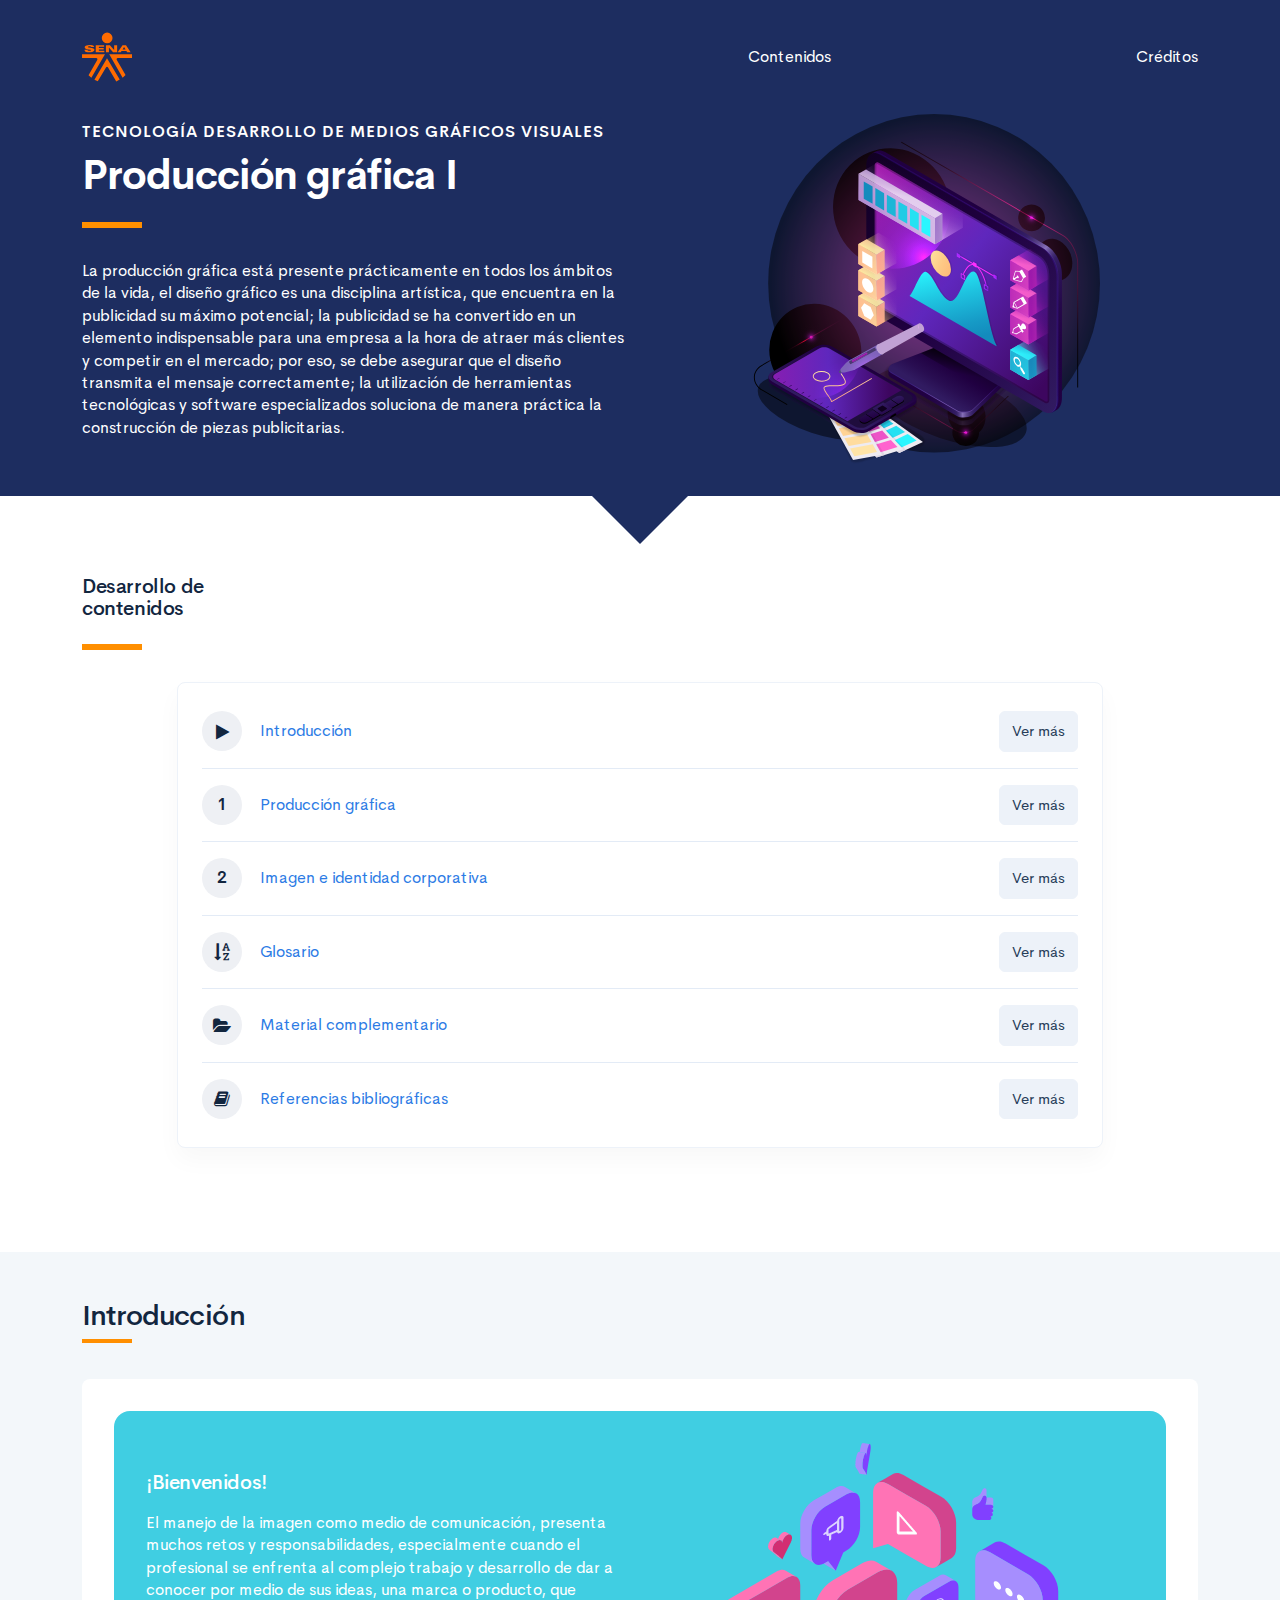
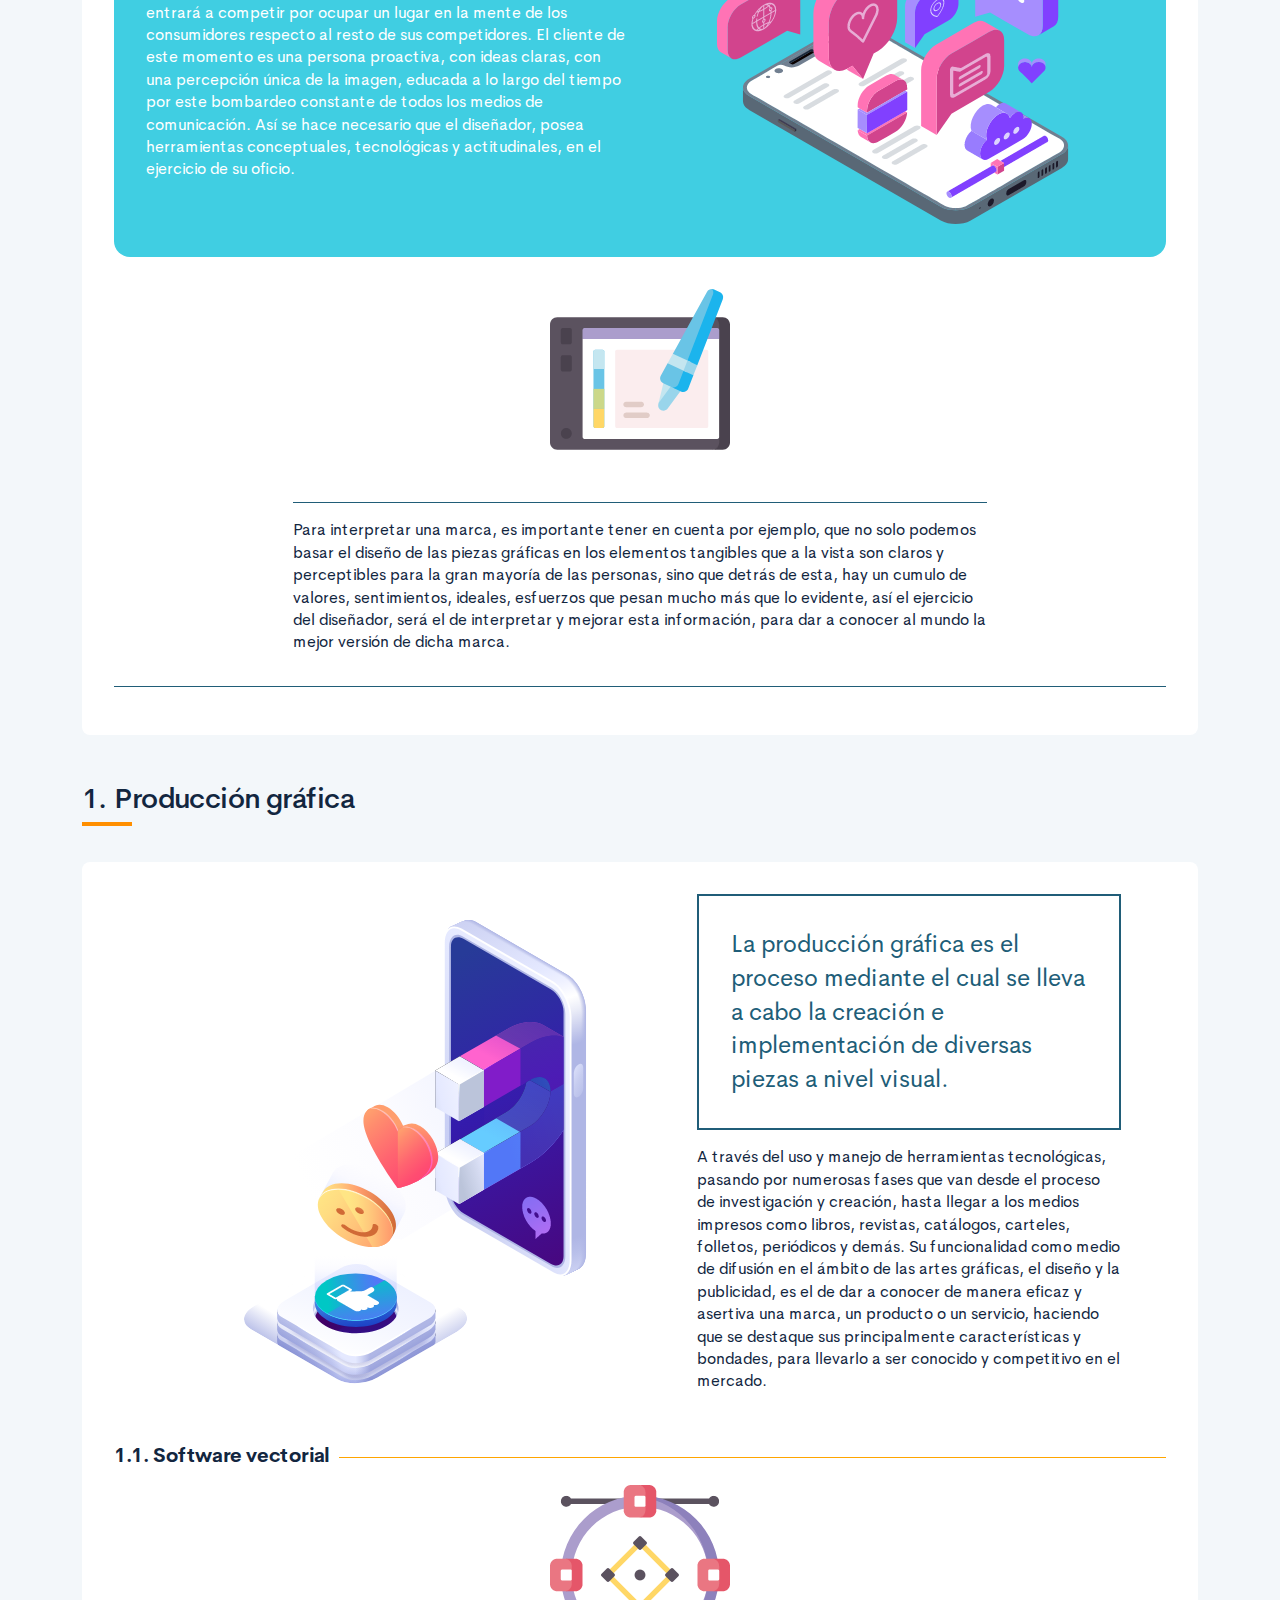
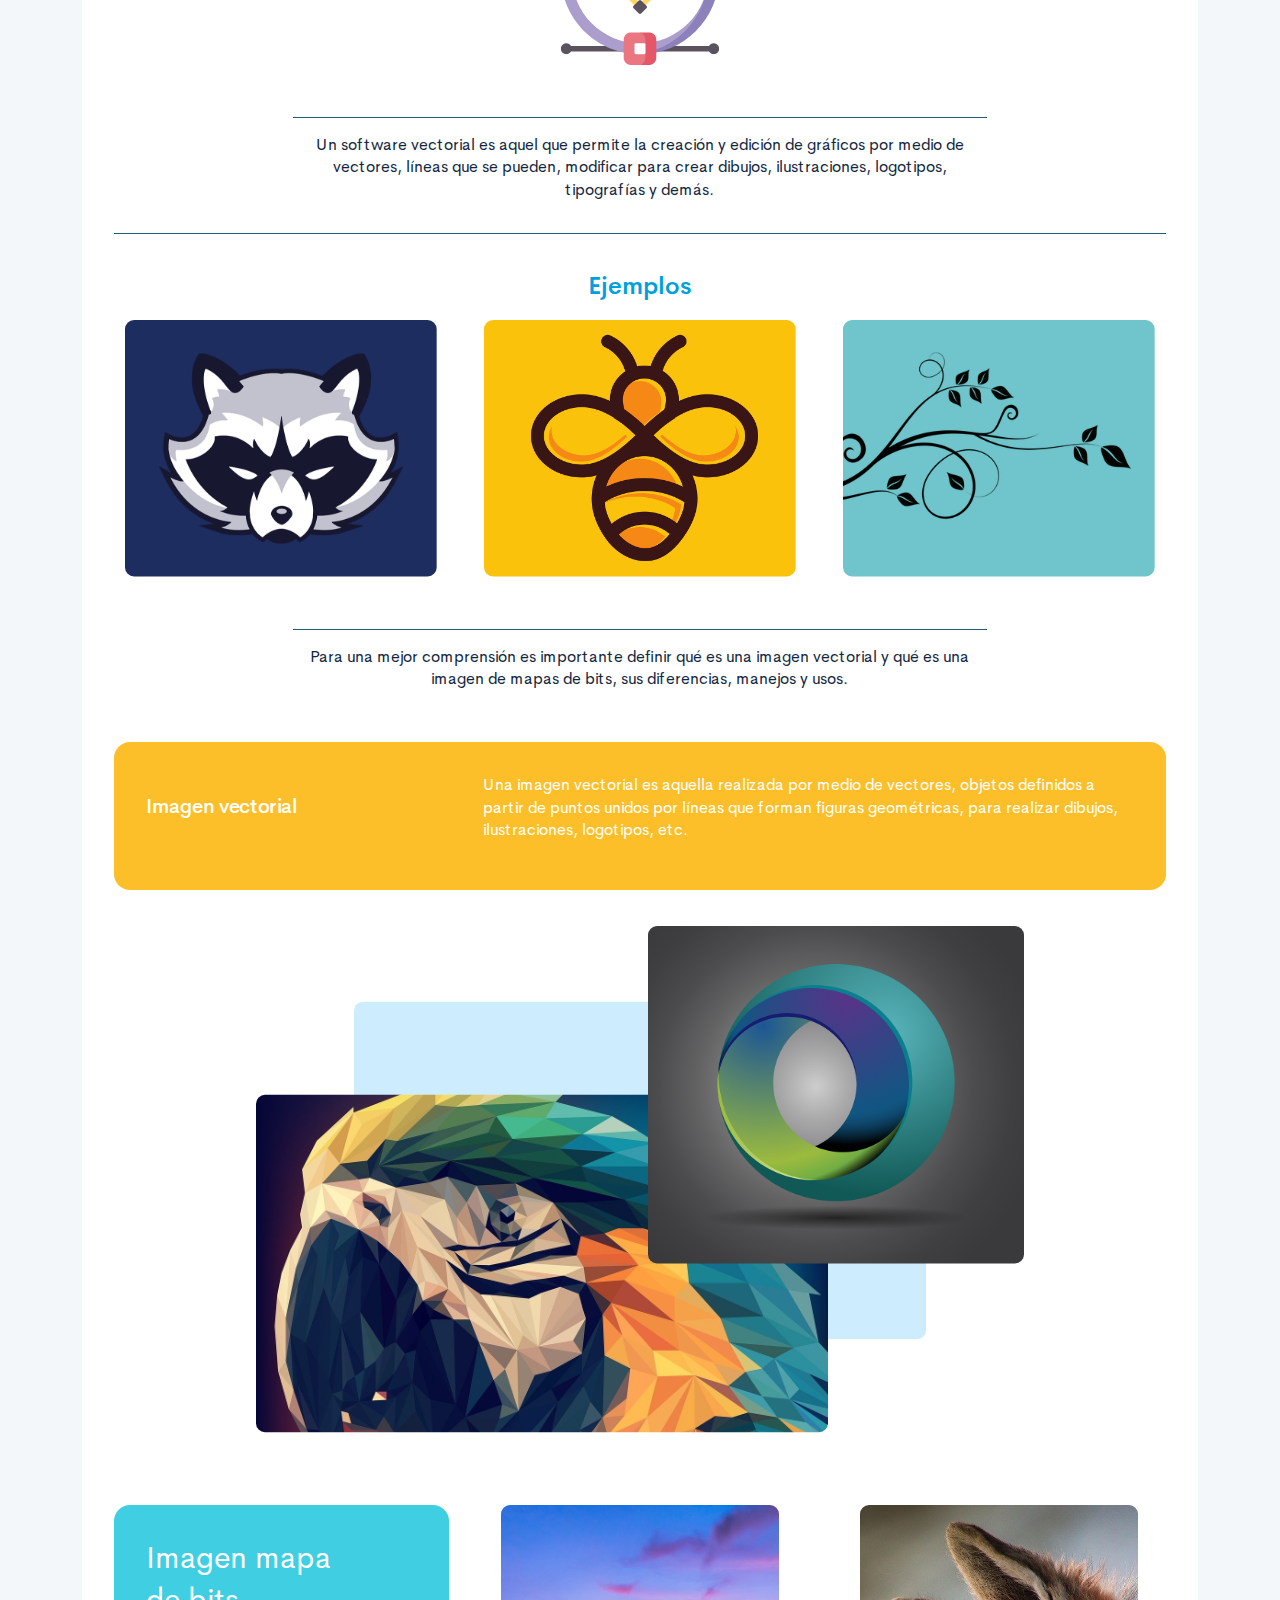
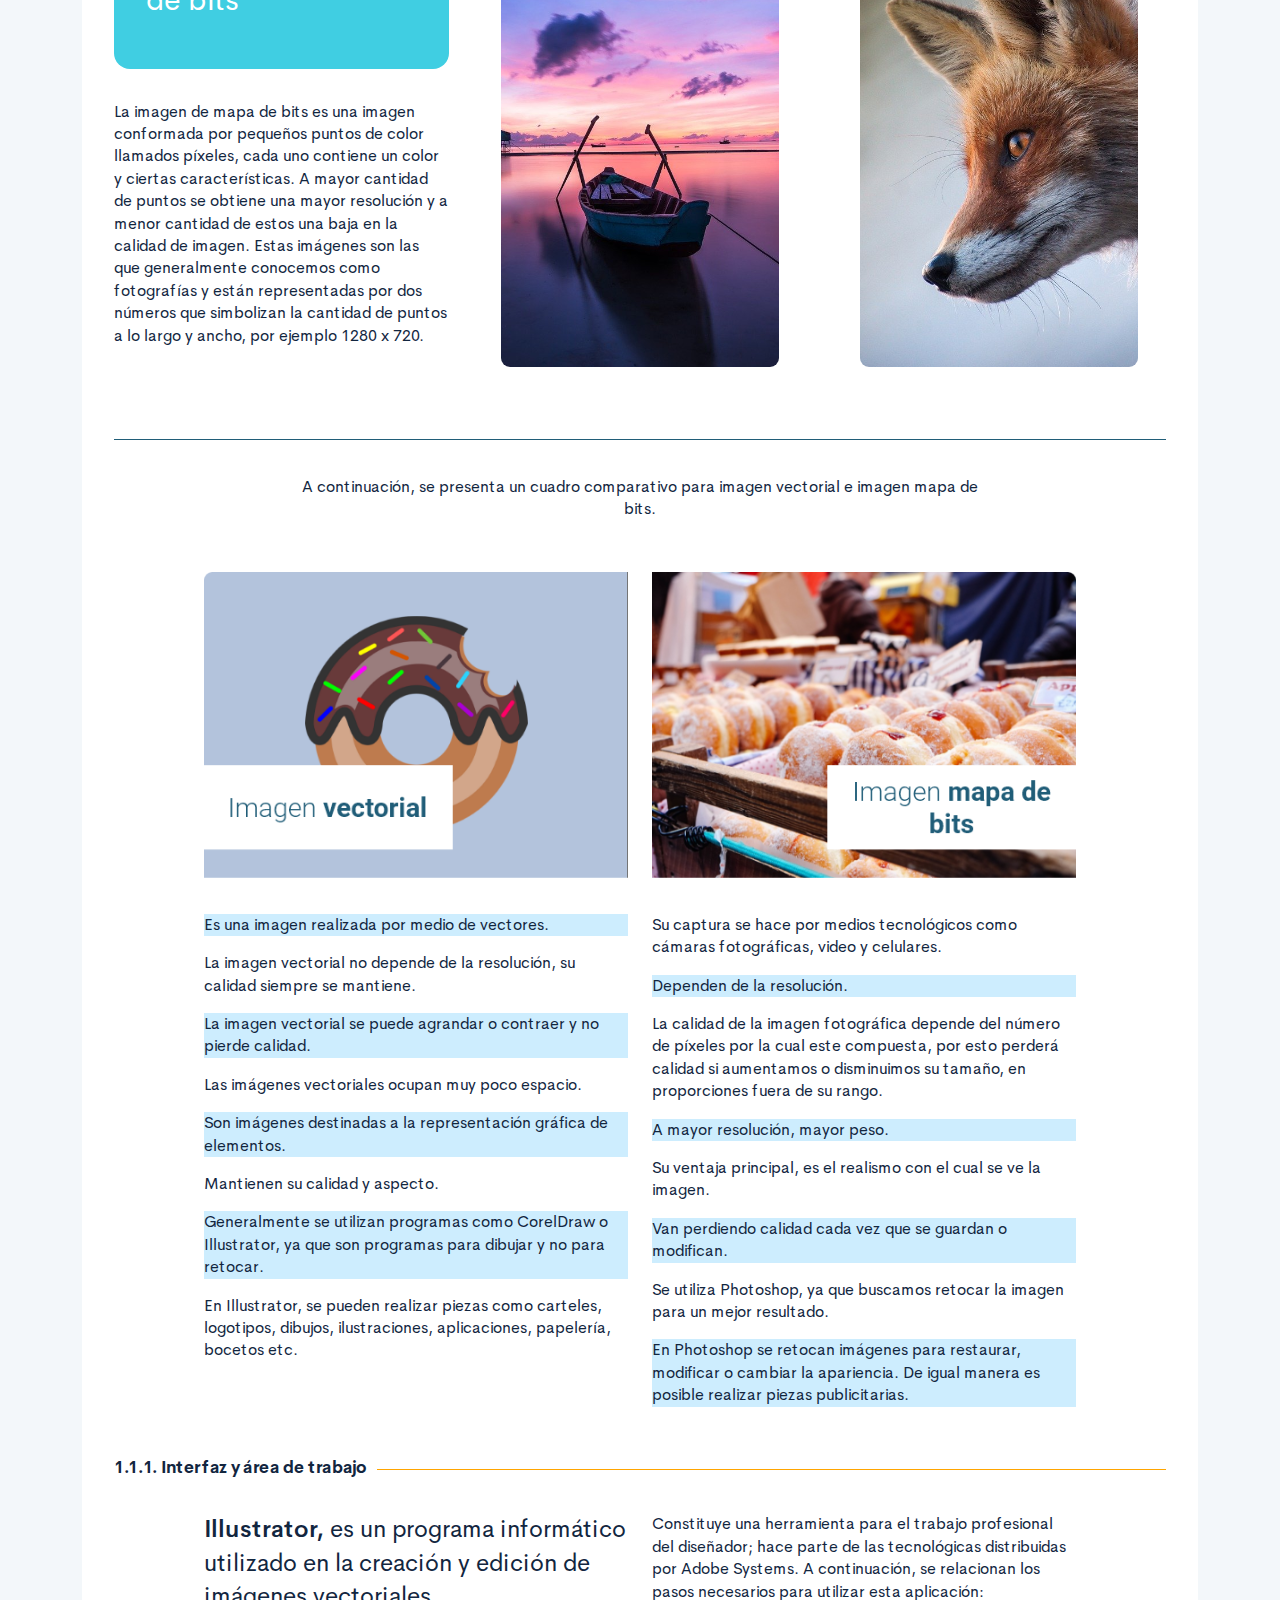
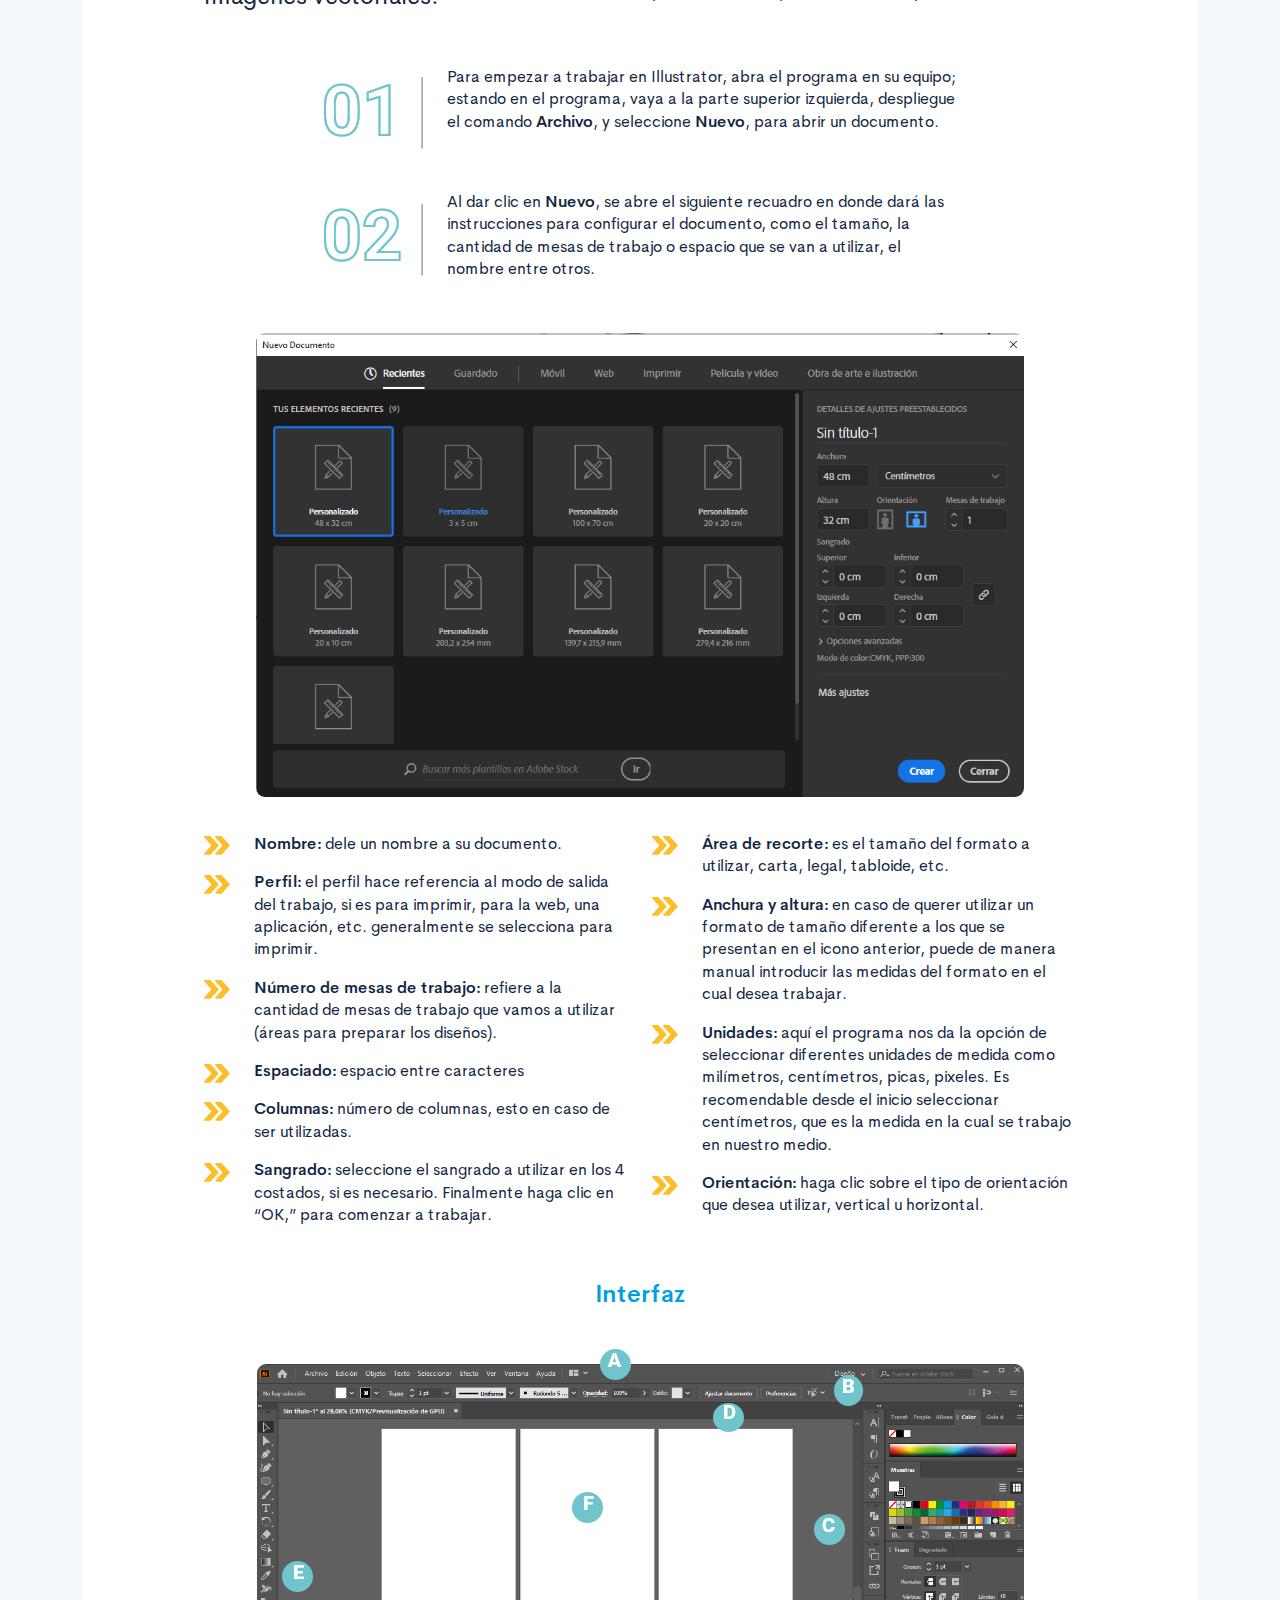
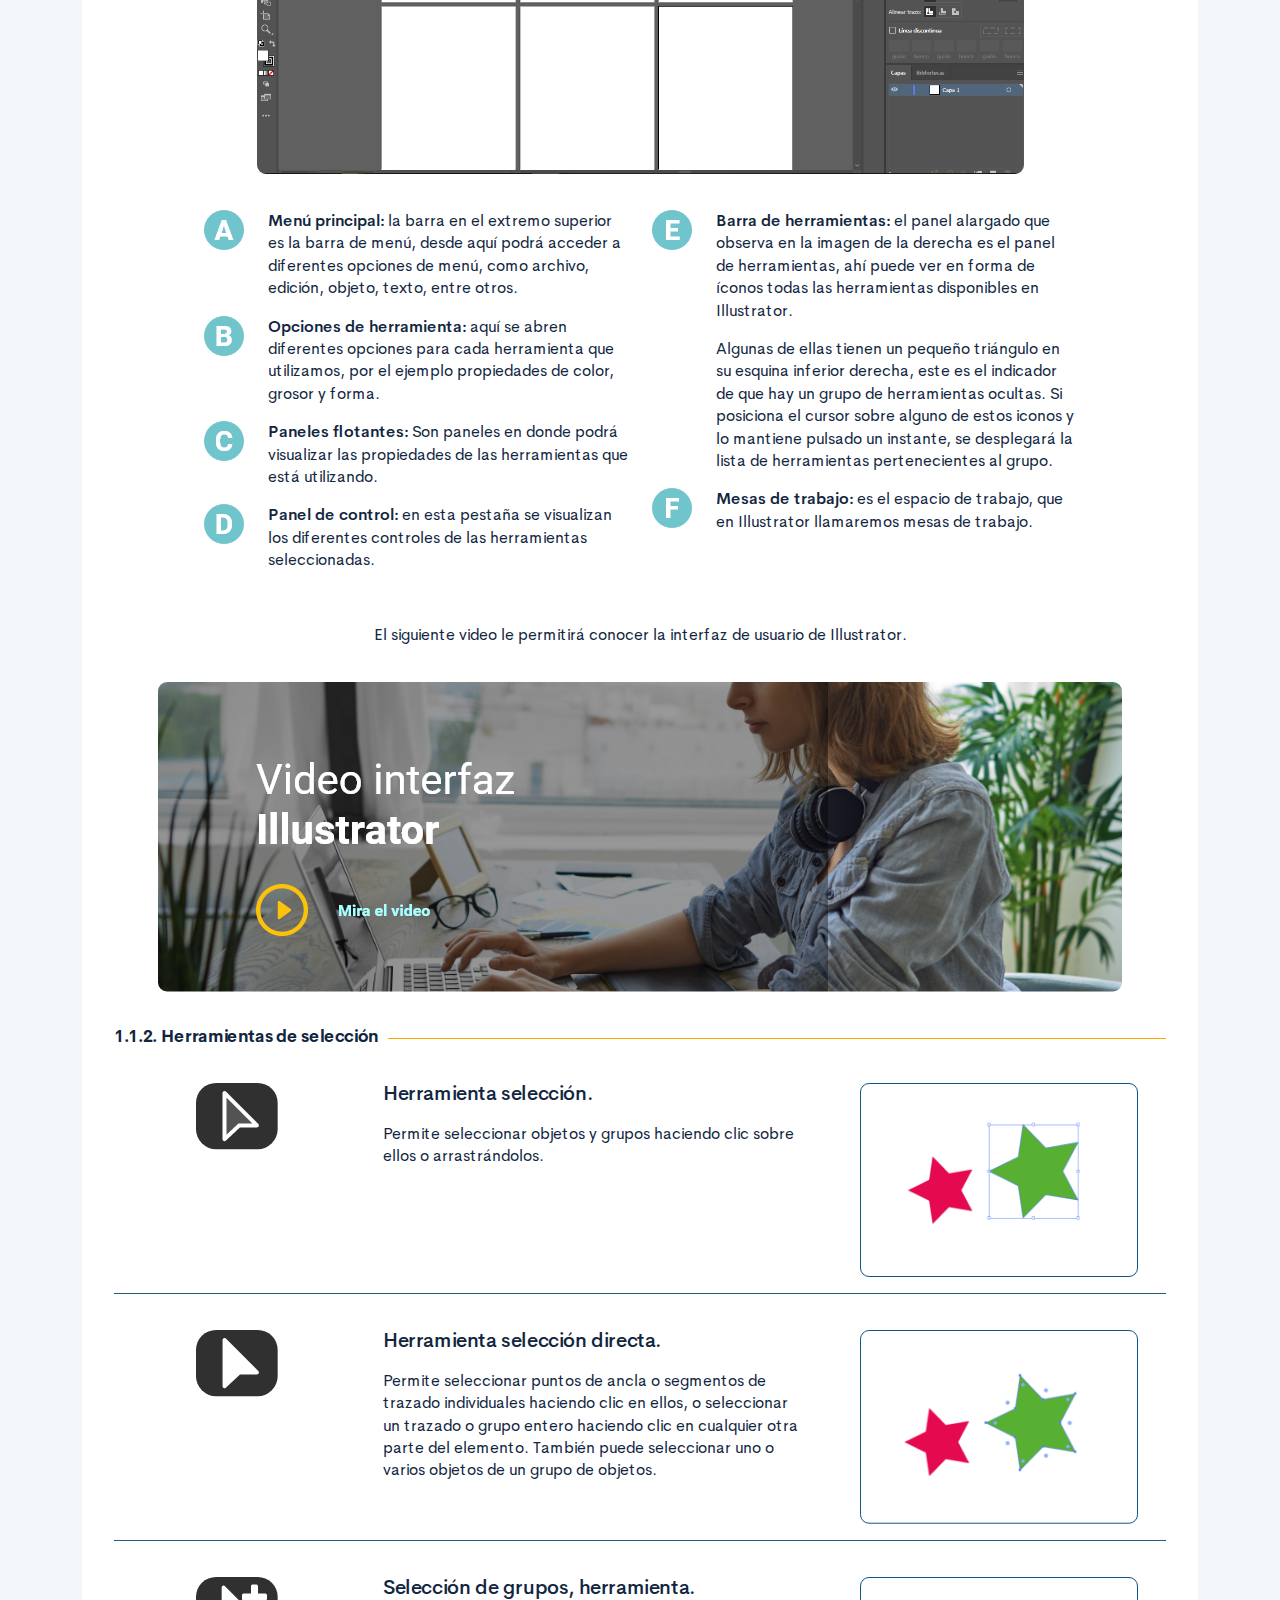
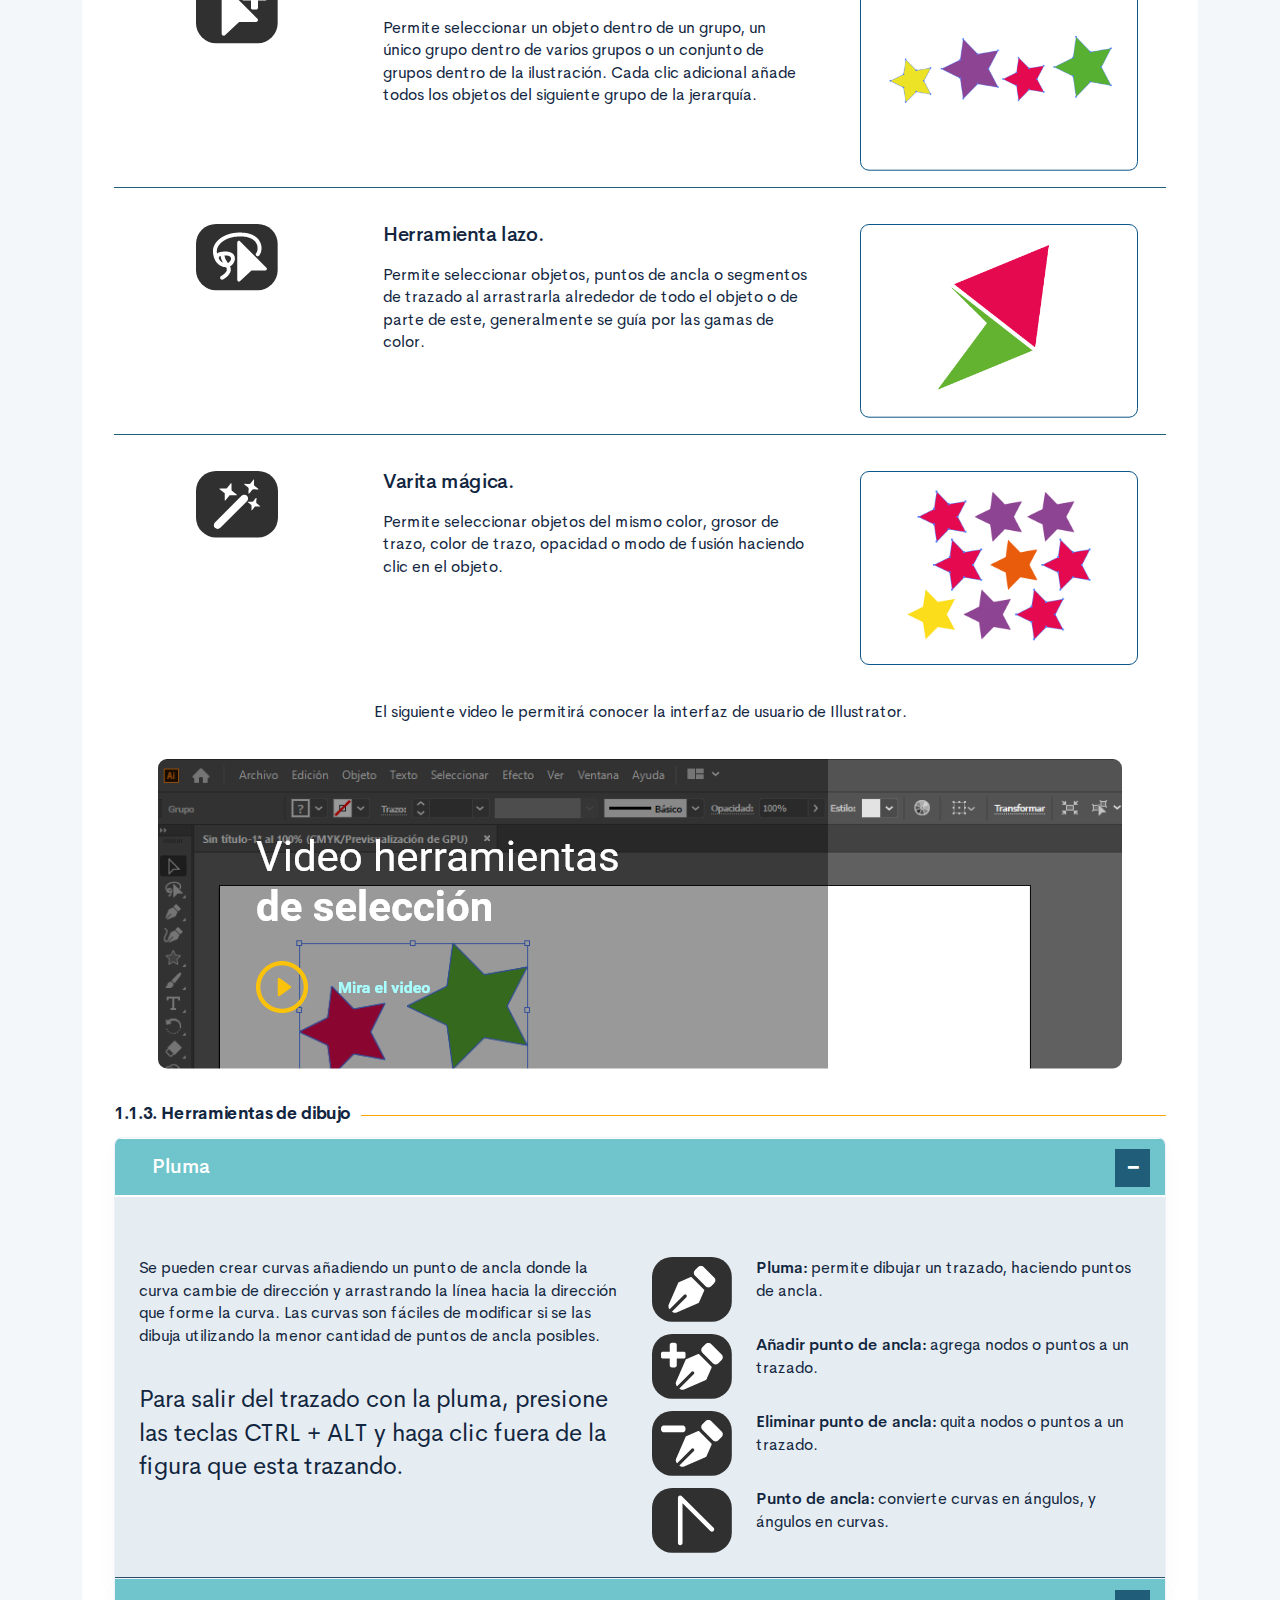
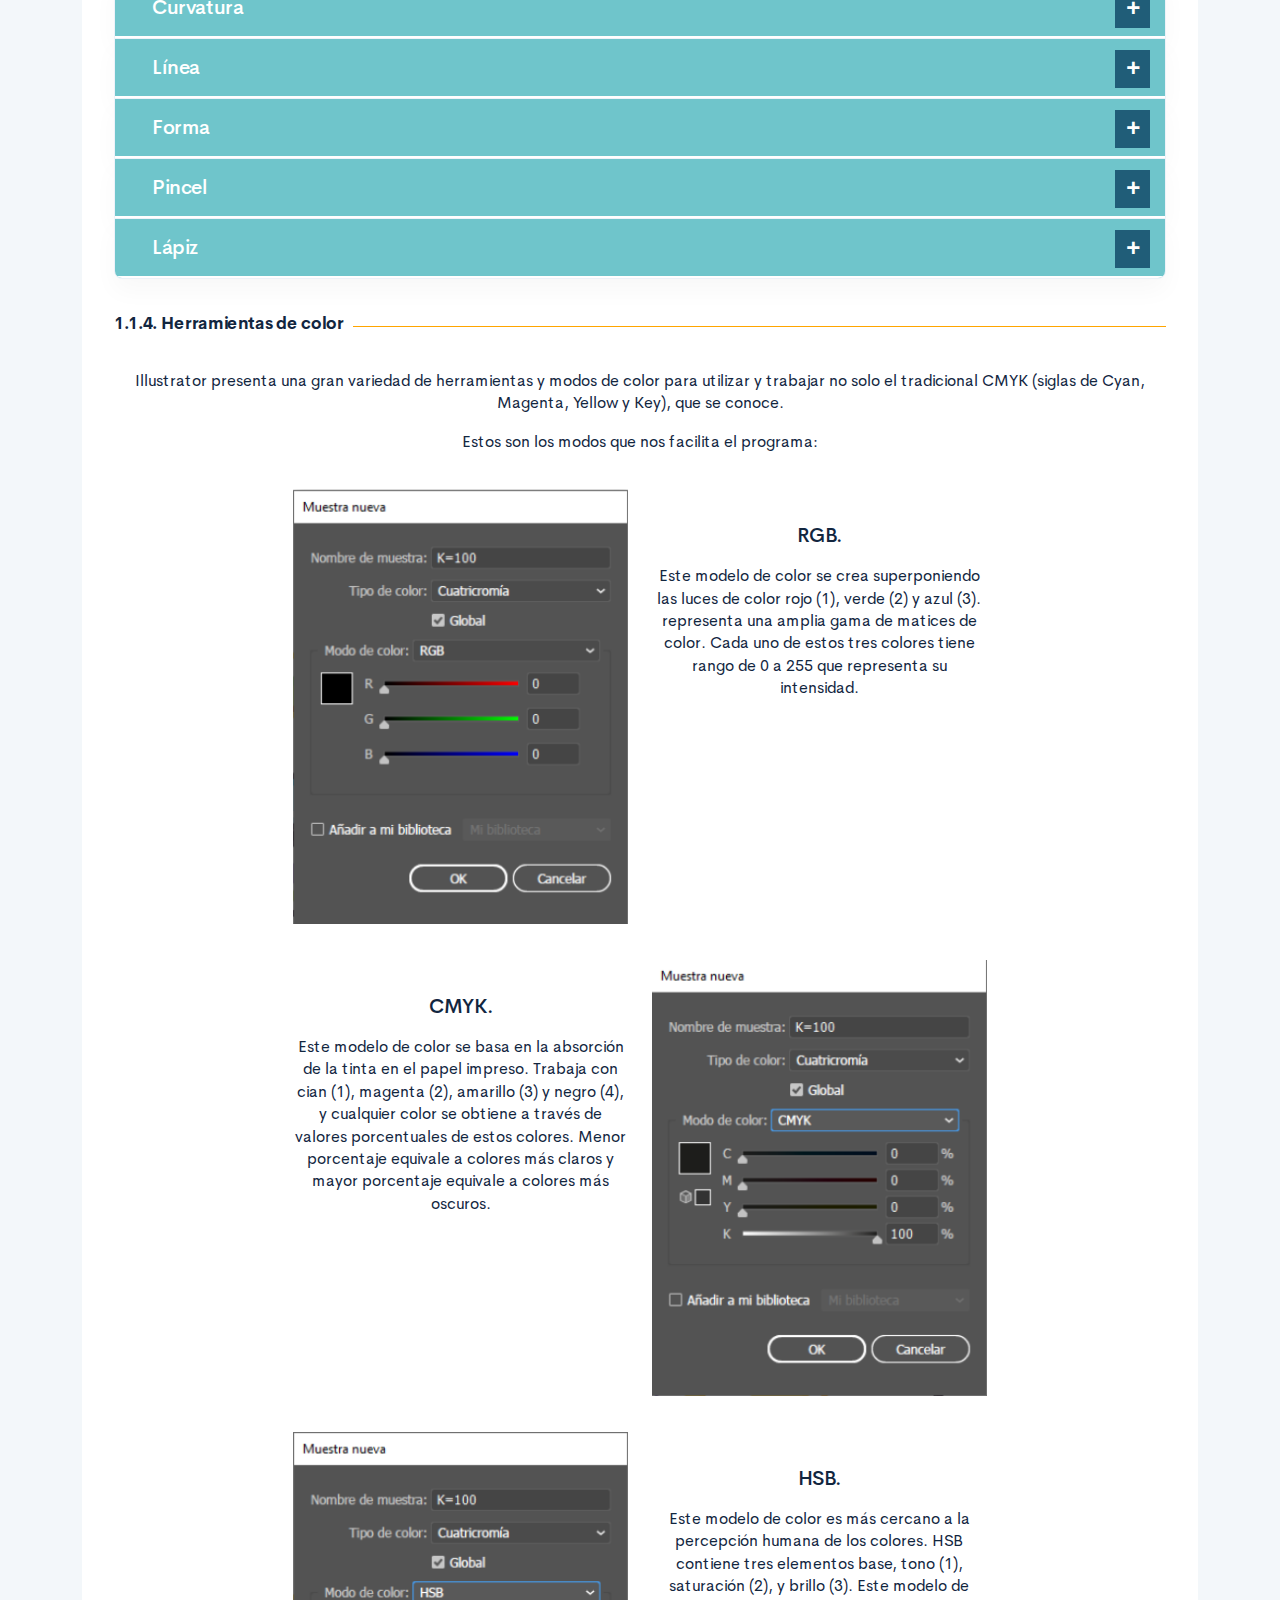
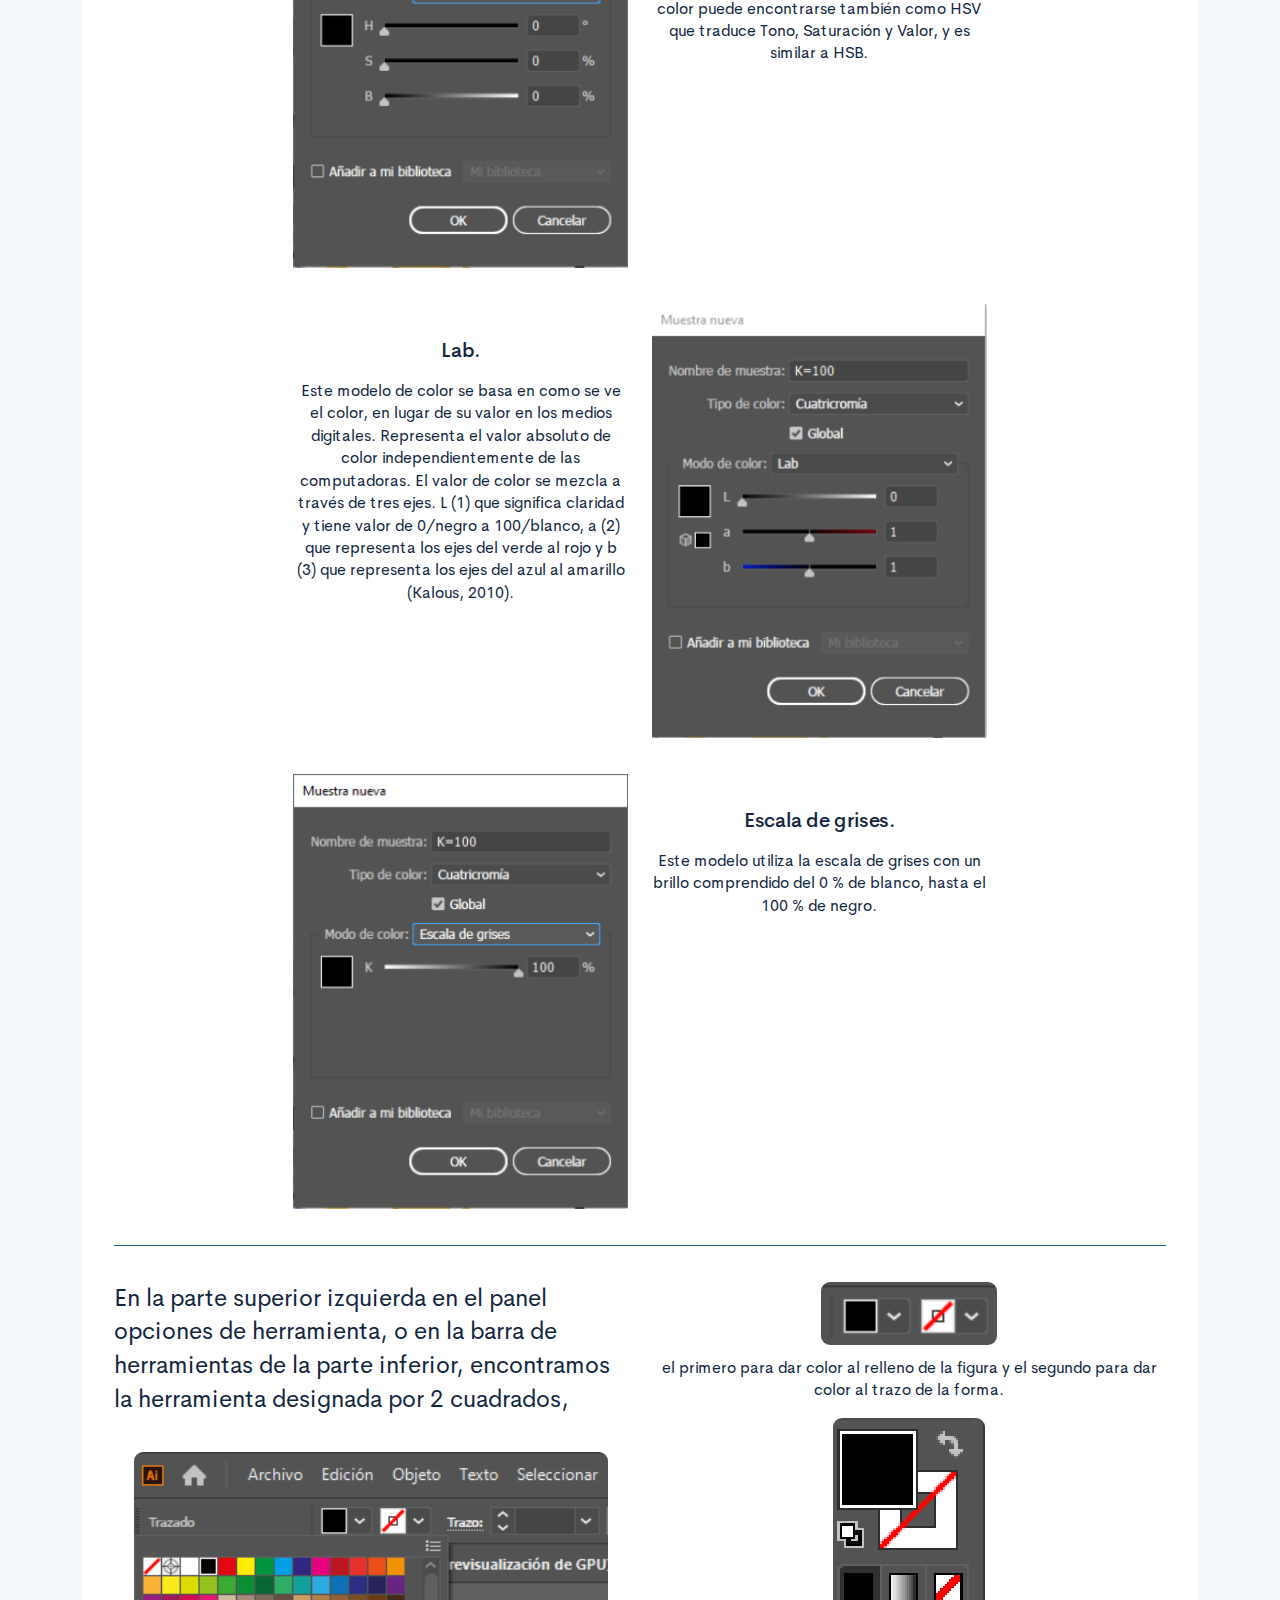
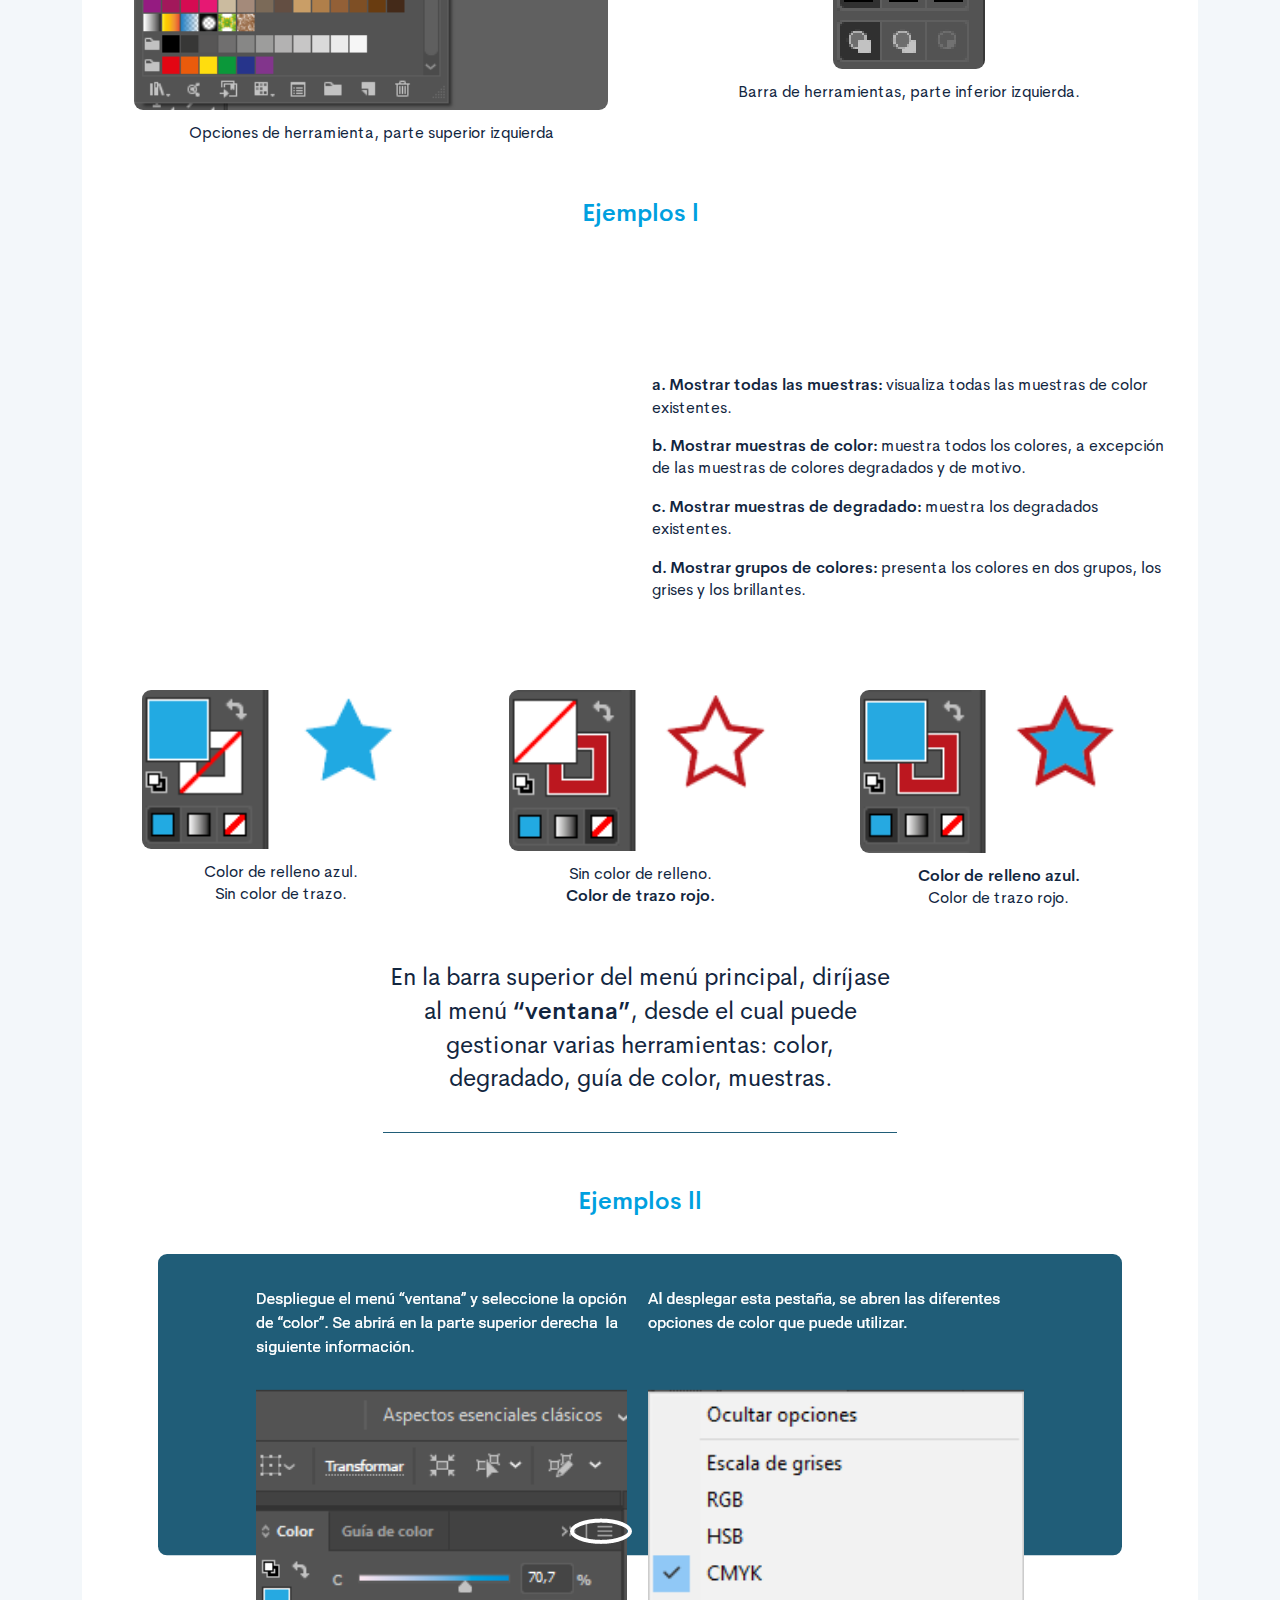
==== commit 43a35362: "Se elimina apartado de resultados de aprendizaje" ====
--- a/public/material.html
+++ b/public/material.html
@@ -22,7 +22,6 @@
                         </a><a class="curso-topbar__menubar collapsed btn-menu-responsive d-none" data-toggle="collapse" href="#curso-topbar__nav" aria-expanded="false"><span></span><span></span><span></span></a>
                         <nav class="curso-topbar__nav collapse show d-none d-md-block" id="curso-topbar__nav">
                             <ul class="curso-topbar__list">
-                                <li class="curso-topbar__item"><a class="curso-topbar__link" href="#ResultadosAprendizaje"><span class="text-white">Resultados de aprendizaje</span></a></li>
                                 <li class="curso-topbar__item"><a class="curso-topbar__link" href="#IndiceTematico"><span class="text-white">Contenidos</span></a></li>
                                 <li class="curso-topbar__item"><a class="curso-topbar__link" href="#Creditos"><span class="text-white">Créditos</span></a></li>
                             </ul>
@@ -44,19 +43,6 @@
                 </div>
             </div>
         </header>
-        <section class="curso-resultados section bg-base-light" id="ResultadosAprendizaje">
-            <div class="container">
-                <h2> Resultados de <br>aprendizaje</h2>
-                <div class="brand-line-primary"></div>
-                <div class="card resultado-item">
-                    <div class="card-body">
-                        <ul class="bg-color-dark">
-                            <li> <span>Desarrollar prototipo de diseño mediante los recursos técnicos y tecnológicos según la retroalimentación y aprobación del cliente.</span></li>
-                        </ul>
-                    </div>
-                </div>
-            </div>
-        </section>
         <section class="curso-indice-tematico section" id="IndiceTematico">
             <div class="container">
                 <h2>Desarrollo de <br>contenidos</h2>
